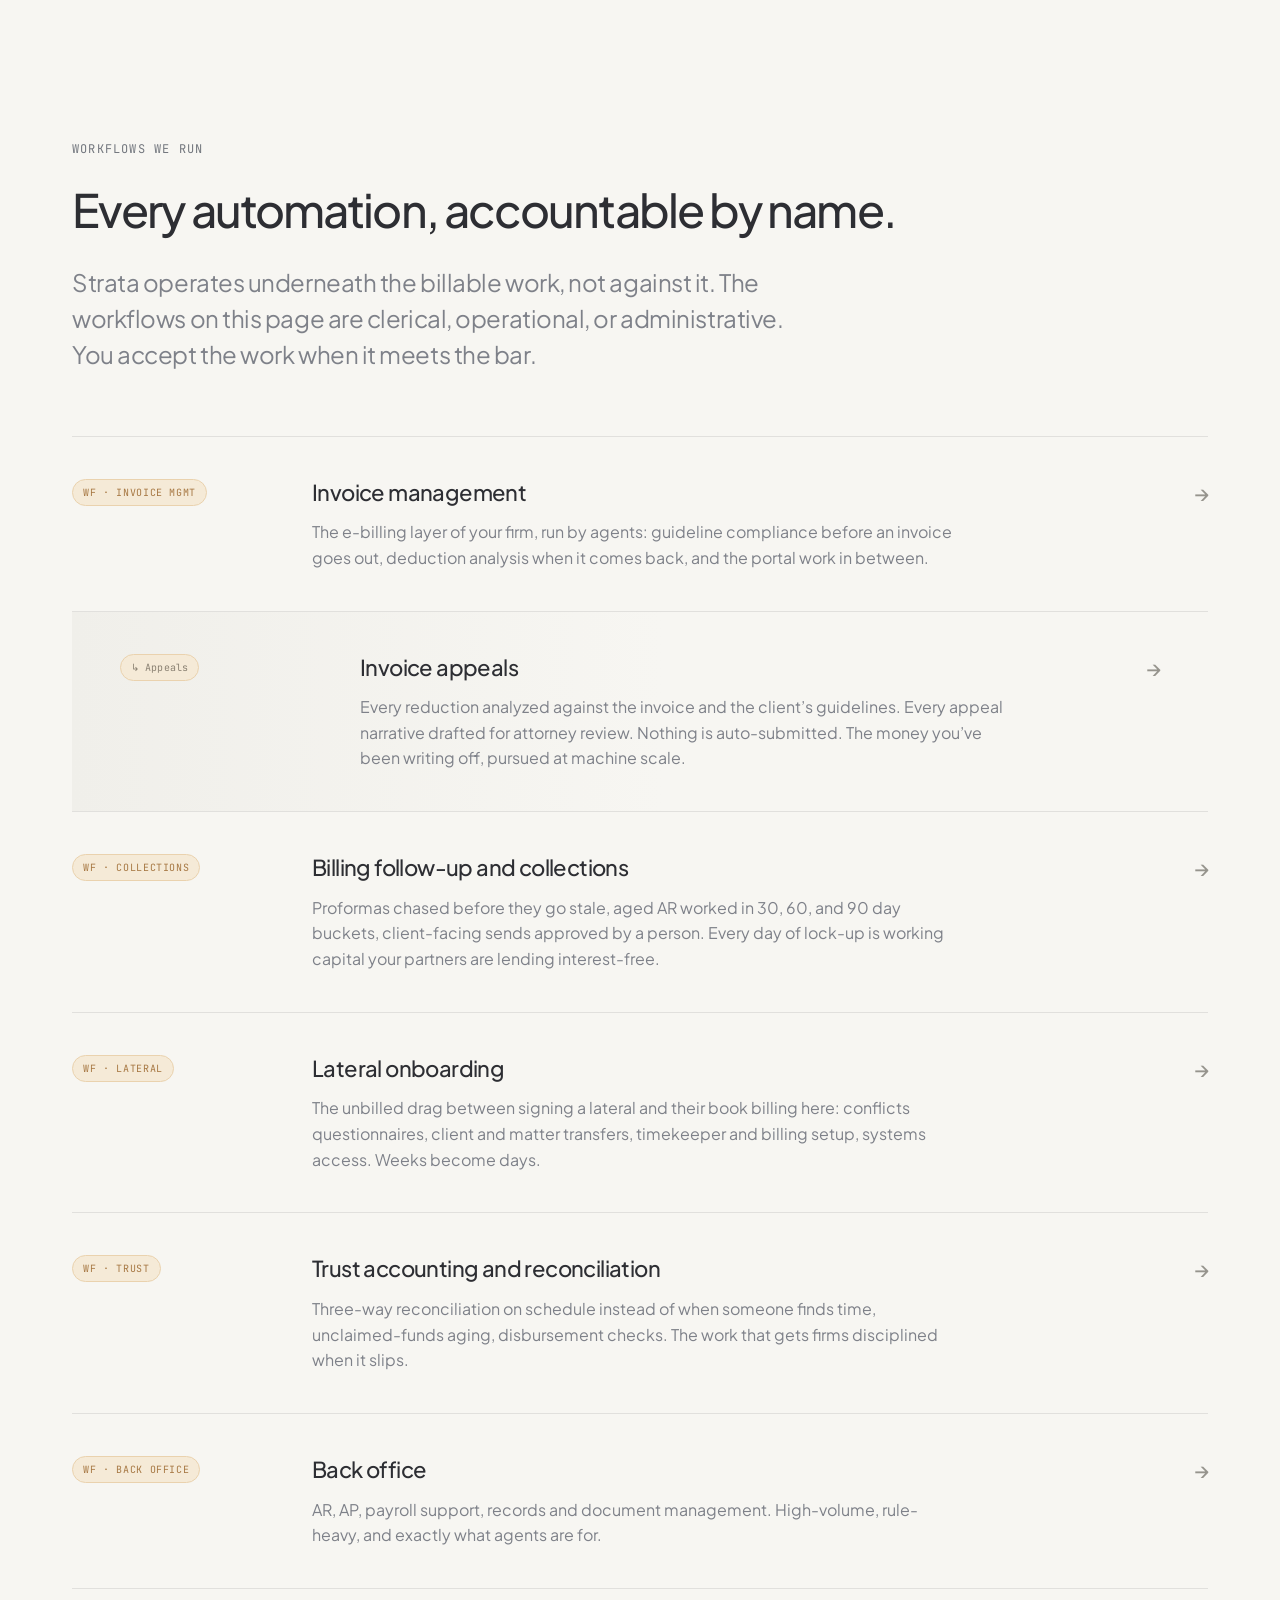
==== index.html @ 502c5626 "ultima revision workflows" ====
<!DOCTYPE html>
<html xmlns="http://www.w3.org/1999/xhtml" lang="en">
    <head>
        <meta charset="UTF-8">
        <meta name="viewport" content="width=device-width, initial-scale=1">
        <title>Strata — Exercici004</title>
        <link rel="icon" href="exerciciStrata/assets/img/strata-icon.svg" type="image/svg+xml">
        <link rel="stylesheet" href="exerciciStrata/assets/fonts/fonts.css">
        <link rel="stylesheet" href="workflows.css">
    </head>
    <body>
        



        <section class="workflows section" id="workflows" aria-labelledby="workflows-title">
            <div class="container">
                <header class="section-heading">
                <p class="eyebrow">Workflows we run</p>
                <h2 id="workflows-title">Every automation, accountable by name.</h2>
                <p class="intro workflows-intro">Strata operates underneath the billable work, not against it. The workflows on this page are clerical, operational, or administrative. You accept the work when it meets the bar.</p>
                </header>
                <ul class="workflow-list">
                <li class="workflow">
                    <div class="workflow-label"><span class="badge">WF · INVOICE MGMT</span></div>
                    <div class="workflow-copy">
                    <h3><a href="#get-started">Invoice management<span class="arrow" aria-hidden="true">→</span></a></h3>
                    <p>The e-billing layer of your firm, run by agents: guideline compliance before an invoice goes out, deduction analysis when it comes back, and the portal work in between.</p>
                    </div>
                </li>
                <li class="workflow workflow-child">
                    <div class="workflow-label"><span class="badge badge-child"><span aria-hidden="true">↳ </span>Appeals</span></div>
                    <div class="workflow-copy">
                    <h3><a href="#get-started">Invoice appeals<span class="arrow" aria-hidden="true">→</span></a></h3>
                    <p>Every reduction analyzed against the invoice and the client’s guidelines. Every appeal narrative drafted for attorney review. Nothing is auto-submitted. The money you’ve been writing off, pursued at machine scale.</p>
                    </div>
                </li>
                <li class="workflow">
                    <div class="workflow-label"><span class="badge">WF · COLLECTIONS</span></div>
                    <div class="workflow-copy">
                    <h3><a href="#get-started">Billing follow-up and collections<span class="arrow" aria-hidden="true">→</span></a></h3>
                    <p>Proformas chased before they go stale, aged AR worked in 30, 60, and 90 day buckets, client-facing sends approved by a person. Every day of lock-up is working capital your partners are lending interest-free.</p>
                    </div>
                </li>
                <li class="workflow">
                    <div class="workflow-label"><span class="badge">WF · LATERAL</span></div>
                    <div class="workflow-copy">
                    <h3><a href="#get-started">Lateral onboarding<span class="arrow" aria-hidden="true">→</span></a></h3>
                    <p>The unbilled drag between signing a lateral and their book billing here: conflicts questionnaires, client and matter transfers, timekeeper and billing setup, systems access. Weeks become days.</p>
                    </div>
                </li>
                <li class="workflow">
                    <div class="workflow-label"><span class="badge">WF · TRUST</span></div>
                    <div class="workflow-copy">
                    <h3><a href="#get-started">Trust accounting and reconciliation<span class="arrow" aria-hidden="true">→</span></a></h3>
                    <p>Three-way reconciliation on schedule instead of when someone finds time, unclaimed-funds aging, disbursement checks. The work that gets firms disciplined when it slips.</p>
                    </div>
                </li>
                <li class="workflow">
                    <div class="workflow-label"><span class="badge">WF · BACK OFFICE</span></div>
                    <div class="workflow-copy">
                    <h3><a href="#get-started">Back office<span class="arrow" aria-hidden="true">→</span></a></h3>
                    <p>AR, AP, payroll support, records and document management. High-volume, rule-heavy, and exactly what agents are for.</p>
                    </div>
                </li>
                </ul>
            </div>
            </section>
    </body>
</html>
---- exerciciStrata/assets/fonts/fonts.css ----
@font-face {
  font-family: 'JetBrains Mono';
  font-style: normal;
  font-weight: 400;
  font-display: swap;
  src: url(jetbrains-mono-400.ttf) format('truetype');
}
@font-face {
  font-family: 'JetBrains Mono';
  font-style: normal;
  font-weight: 500;
  font-display: swap;
  src: url(jetbrains-mono-500.ttf) format('truetype');
}
@font-face {
  font-family: 'Plus Jakarta Sans';
  font-style: normal;
  font-weight: 300;
  font-display: swap;
  src: url(plus-jakarta-sans-300.ttf) format('truetype');
}
@font-face {
  font-family: 'Plus Jakarta Sans';
  font-style: normal;
  font-weight: 400;
  font-display: swap;
  src: url(plus-jakarta-sans-400.ttf) format('truetype');
}
@font-face {
  font-family: 'Plus Jakarta Sans';
  font-style: normal;
  font-weight: 500;
  font-display: swap;
  src: url(plus-jakarta-sans-500.ttf) format('truetype');
}
@font-face {
  font-family: 'Plus Jakarta Sans';
  font-style: normal;
  font-weight: 600;
  font-display: swap;
  src: url(plus-jakarta-sans-600.ttf) format('truetype');
}
@font-face {
  font-family: 'Plus Jakarta Sans';
  font-style: normal;
  font-weight: 700;
  font-display: swap;
  src: url(plus-jakarta-sans-700.ttf) format('truetype');
}
---- workflows.css ----
:root {
  --paper: #fbfbfa;
  --ink: #2d2e33;
  --muted: #7e8189;
  --line: #e1e0dd;
  --mono: 'JetBrains Mono', monospace;
}

* {
  box-sizing: border-box;
}

html {
  scroll-behavior: smooth;
}

body {
  margin: 0;
  background: var(--paper);
  color: var(--ink);
  font-family: 'Plus Jakarta Sans', sans-serif;
  font-size: 16px;
  font-weight: 400;
  line-height: 1.6;
}

h1, h2, h3, h4, p {
  margin: 0;
}

h1, h2, h3, h4 {
  font-weight: 500;
}

h1, h2 {
  font-size: 46px;
  line-height: 1.12;
  letter-spacing: -1.9px;
}

a {
  color: inherit;
  text-decoration: none;
  transition: color .18s, background-color .18s;
}

a:hover {
  color: #3675bc;
}

a:focus-visible, input:focus-visible, [contenteditable]:focus-visible {
  outline: 3px solid #397ec5;
  outline-offset: 5px;
  border-radius: 4px;
}

img {
  display: block;
  max-width: 100%;
  height: auto;
}

ul, ol {
  list-style: none;
  margin: 0;
  padding: 0;
}

section, [id] {
  scroll-margin-top: 24px;
}

.container {
  width: calc(100% - 80px);
  max-width: 1136px;
  margin-inline: auto;
}

.section {
  padding-block: 140px;
}

.eyebrow {
  display: flex;
  align-items: center;
  gap: 10px;
  margin-bottom: 26px;
  color: #73777e;
  font-family: var(--mono);
  font-size: 12px;
  font-weight: 400;
  line-height: 1.5;
  letter-spacing: 1.2px;
  text-transform: uppercase;
}

.eyebrow-mark::before {
  content: '';
  width: 36px;
  height: 8px;
  flex-shrink: 0;
  border-radius: 2px;
  background: linear-gradient(90deg, #8cb660, #50aeaa, #477cdd);
}

.intro {
  margin-top: 28px;
  color: var(--muted);
  font-size: 24px;
  line-height: 1.5;
  letter-spacing: -.45px;
}

.display-title {
  font-size: 76px;
  line-height: 1.08;
  letter-spacing: -3.6px;
}

.visually-hidden, .skip-link:not(:focus) {
  position: absolute;
  width: 1px;
  height: 1px;
  padding: 0;
  overflow: hidden;
  clip-path: inset(50%);
  white-space: nowrap;
}

.skip-link:focus {
  position: fixed;
  top: 16px;
  left: 16px;
  z-index: 10;
  padding: 12px 20px;
  background: white;
}

@media (min-width: 768px) and (max-width: 1100px) {
  .display-title {
    font-size: 62px;
  }
}

@media (max-width: 767px) {
  .container {
    width: calc(100% - 40px);
  }

  .section {
    padding-block: 96px;
  }

  h1, h2 {
    font-size: 30px;
    line-height: 1.1;
    letter-spacing: -1px;
  }

  .eyebrow {
    margin-bottom: 26px;
    font-size: 11px;
    letter-spacing: 1px;
  }

  .eyebrow-mark {
    gap: 10px;
  }

  .intro {
    margin-top: 28px;
    font-size: 20px;
    line-height: 1.5;
    letter-spacing: -.3px;
  }

  .display-title {
    font-size: 44px;
    line-height: 1.04;
    letter-spacing: -1.9px;
  }

  .desktop-break {
    display: none;
  }
}

@media (prefers-reduced-motion: reduce) {
  html {
    scroll-behavior: auto;
  }

  a {
    transition: none;
  }
}




.workflows {
  background: #f7f6f2;
}

.workflows-intro {
  max-width: 750px;
}

.workflow-list {
  margin-top: 64px;
  border-top: 1px solid var(--line);
}

.workflow {
  display: flex;
  gap: 40px;
  padding: 40px 0;
  border-bottom: 1px solid var(--line);
}

.workflow-label {
  flex: 0 0 200px;
}

.badge {
  display: inline-block;
  padding: 5px 10px;
  border: 1px solid #ead2ae;
  border-radius: 30px;
  background: #f5ead7;
  color: #a67742;
  font-family: var(--mono);
  font-size: 10px;
  line-height: 1.5;
  letter-spacing: .65px;
  white-space: nowrap;
}

.workflow-copy {
  flex: 1;
  min-width: 0;
}

.workflow h3 {
  font-size: 22px;
  line-height: 1.4;
  letter-spacing: -.6px;
}

.workflow h3 a {
  display: flex;
  justify-content: space-between;
  align-items: baseline;
  gap: 18px;
}

.arrow {
  color: #96948d;
  font-size: 21px;
}

.workflow h3 a:hover .arrow {
  transform: translateX(4px);
  color: #3675bc;
}

.workflow p {
  max-width: 650px;
  margin-top: 12px;
  color: var(--muted);
  font-size: 16px;
  line-height: 1.6;
}

.workflow-child {
  padding-inline: 48px;
  background: linear-gradient(90deg, #f0efea, transparent 52%);
}

.badge-child {
  text-transform: none;
  color: #8a8172;
  letter-spacing: .1px;
}

@media (min-width: 768px) and (max-width: 1100px) {
  .workflow-label {
    flex-basis: 175px;
  }
}

@media (max-width: 767px) {
  .workflow-list {
    margin-top: 60px;
  }

  .workflow {
    flex-direction: column;
    gap: 8px;
    padding-block: 32px 58px;
  }

  .workflow-label {
    flex: auto;
  }

  .badge {
    font-size: 10px;
  }

  .workflow h3 {
    font-size: 22px;
    line-height: 1.4;
    letter-spacing: -.6px;
  }

  .workflow p {
    margin-top: 12px;
    font-size: 16px;
    line-height: 1.6;
  }

  .workflow-child {
    padding-inline: 20px;
  }
}
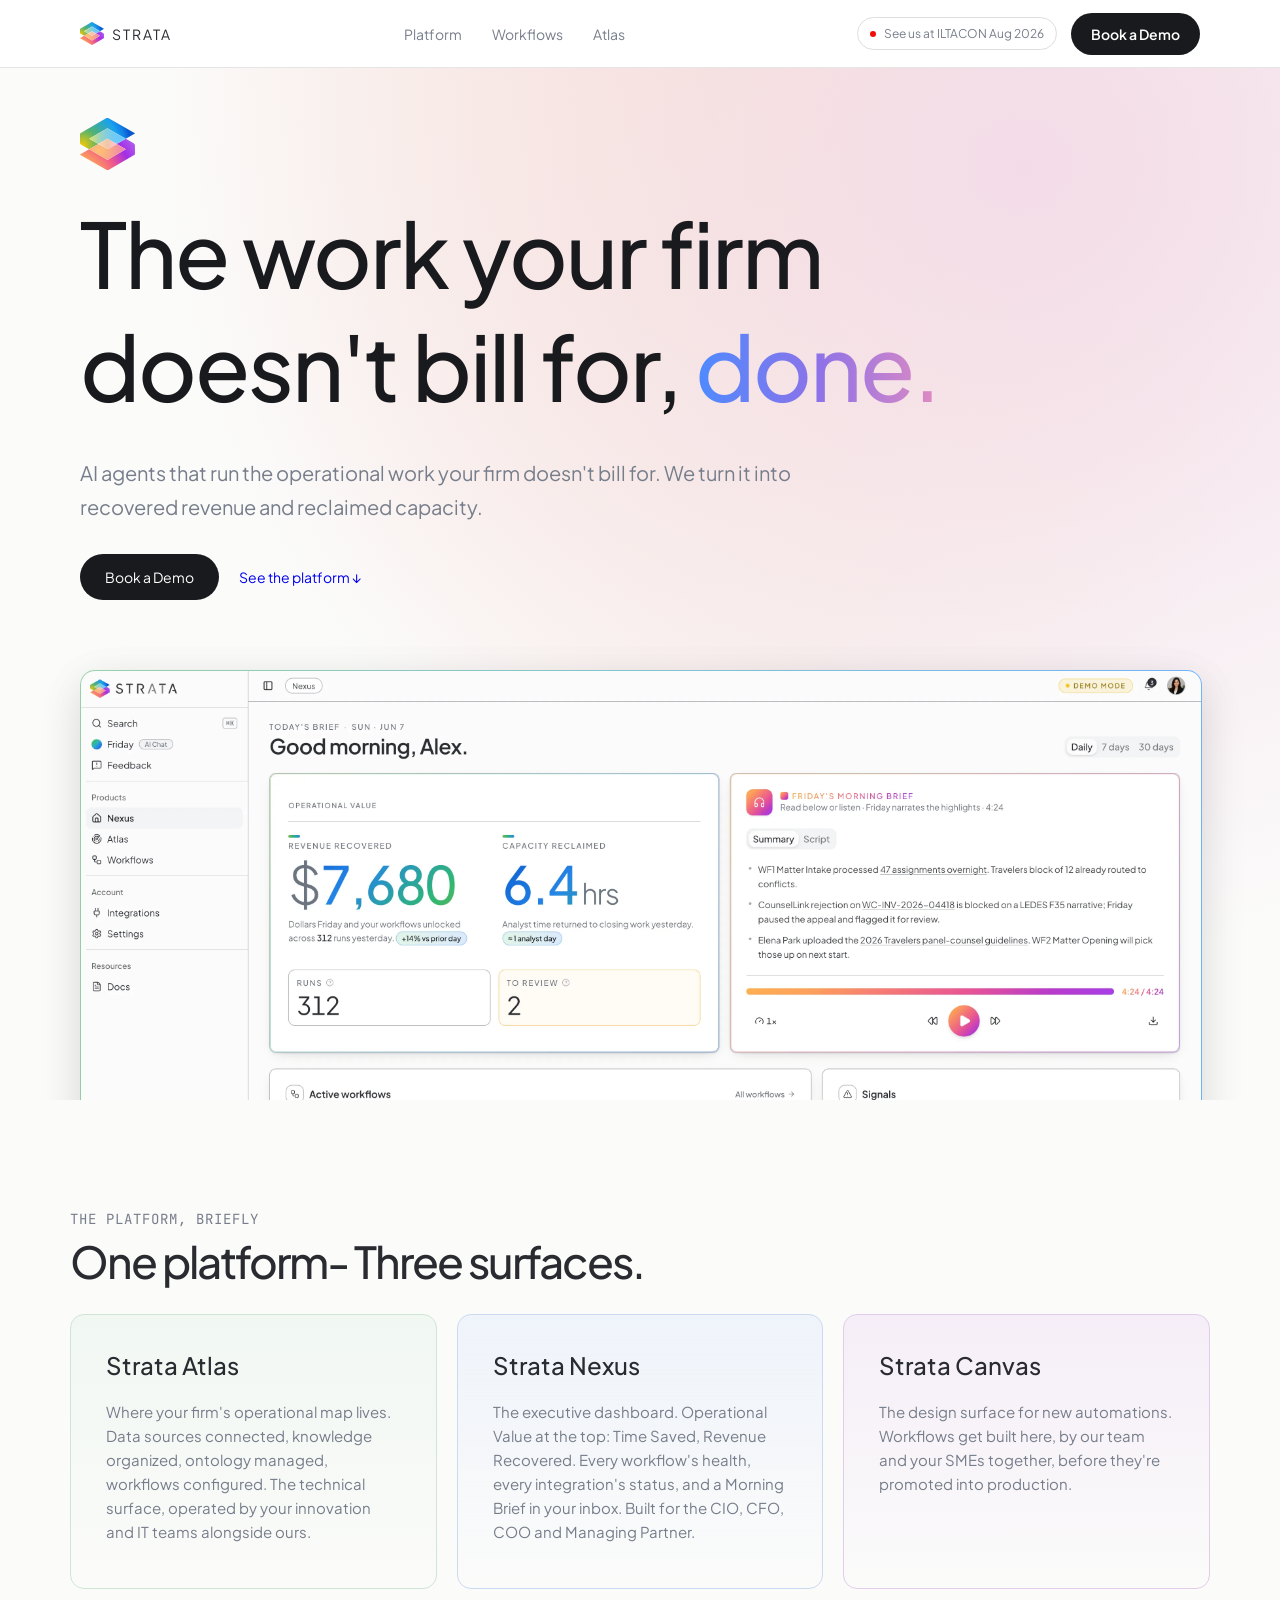
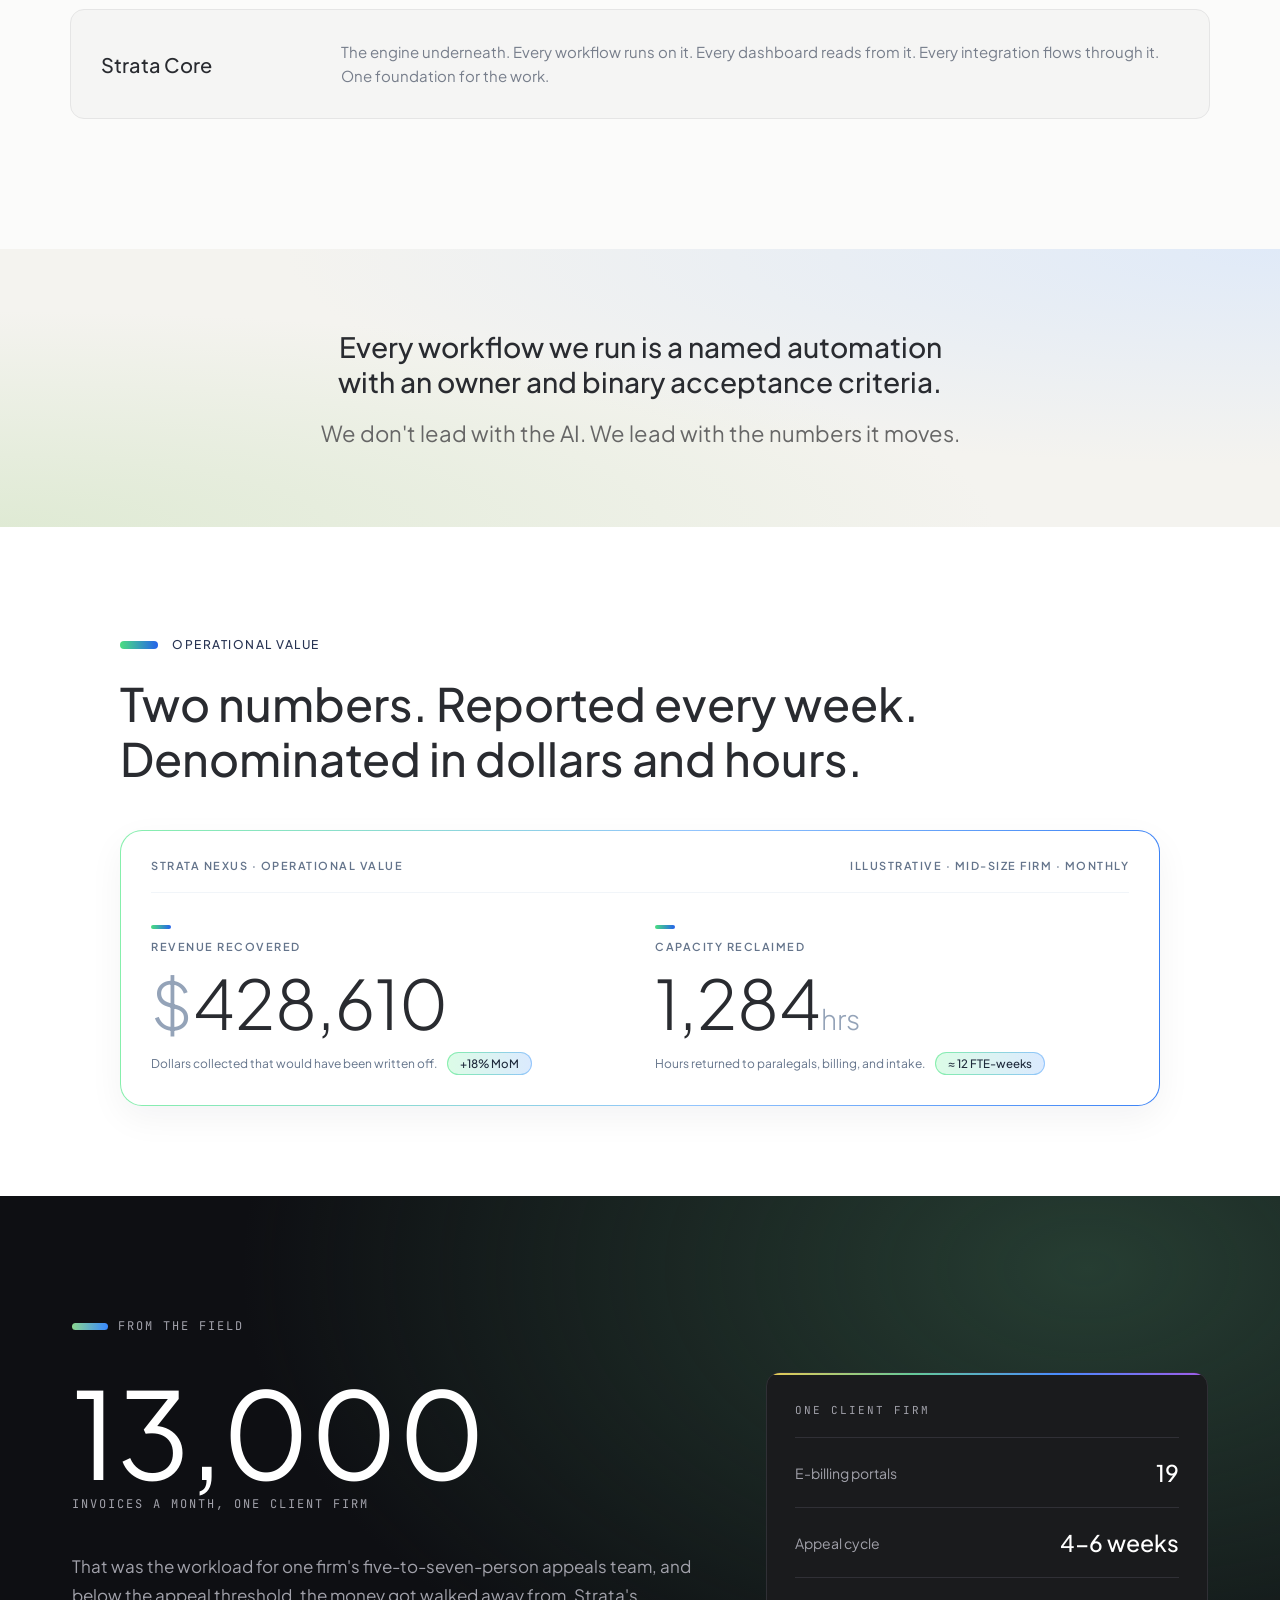
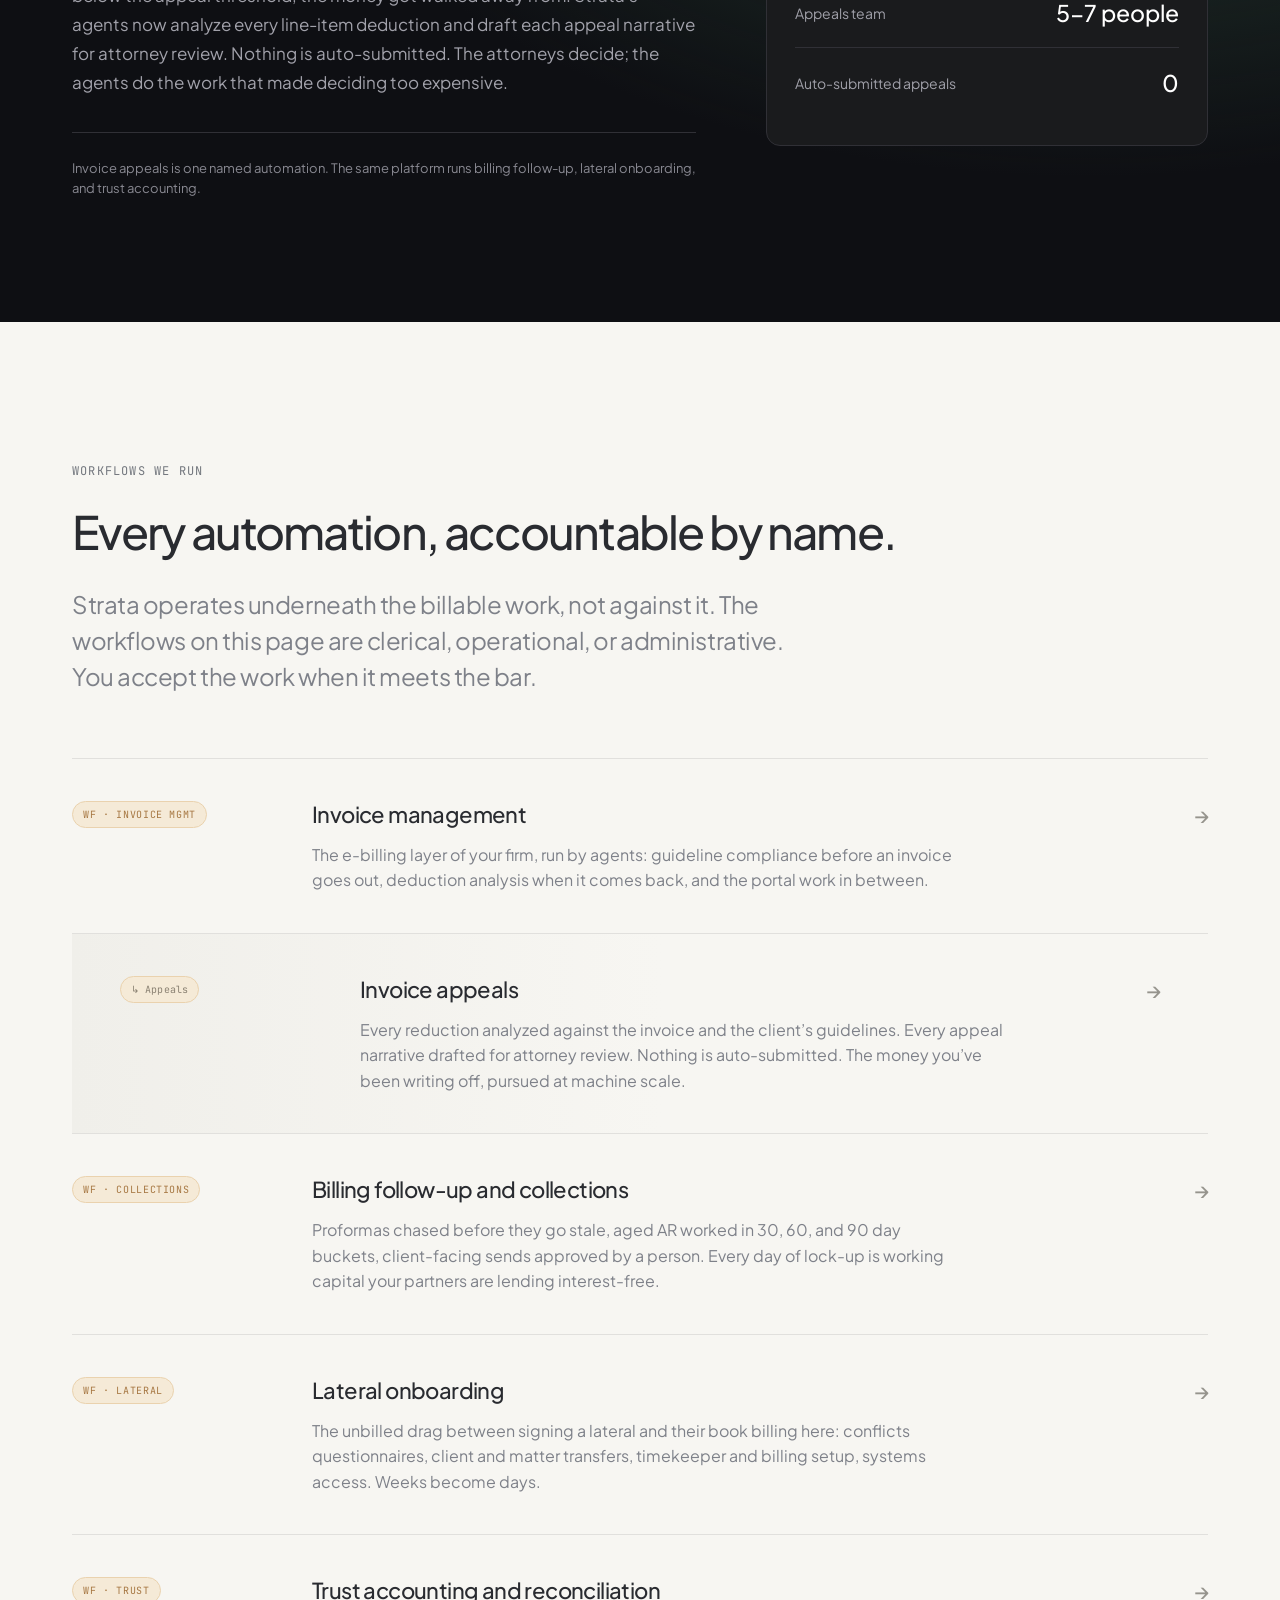
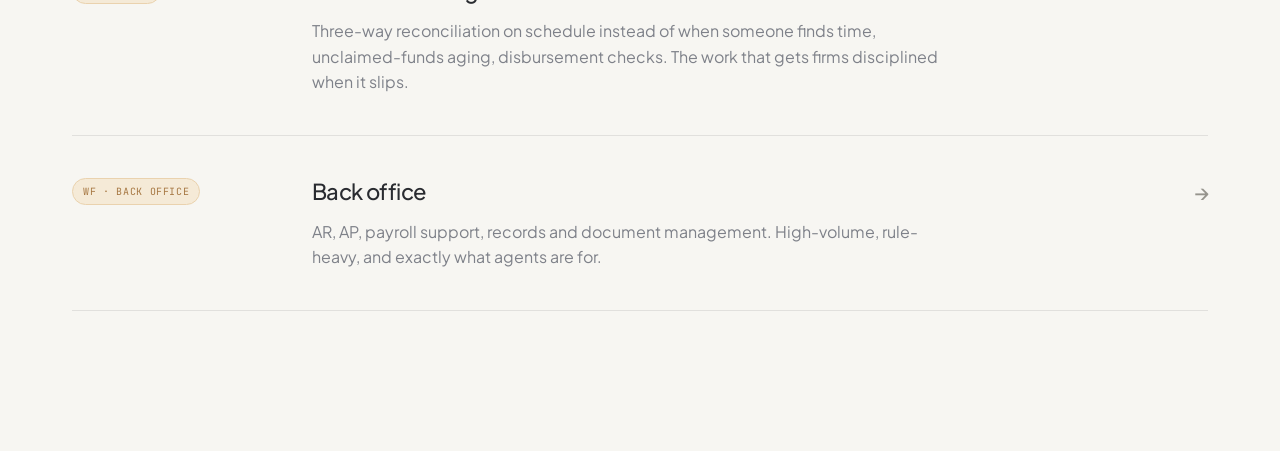
==== commit 35606f51: "version definitiva" ====
--- a/index.html
+++ b/index.html
@@ -6,65 +6,261 @@
         <title>Strata — Exercici004</title>
         <link rel="icon" href="exerciciStrata/assets/img/strata-icon.svg" type="image/svg+xml">
         <link rel="stylesheet" href="exerciciStrata/assets/fonts/fonts.css">
-        <link rel="stylesheet" href="workflows.css">
+        <link rel="stylesheet" href="estils.css">
     </head>
     <body>
-        
-
-
-
-        <section class="workflows section" id="workflows" aria-labelledby="workflows-title">
-            <div class="container">
-                <header class="section-heading">
-                <p class="eyebrow">Workflows we run</p>
-                <h2 id="workflows-title">Every automation, accountable by name.</h2>
-                <p class="intro workflows-intro">Strata operates underneath the billable work, not against it. The workflows on this page are clerical, operational, or administrative. You accept the work when it meets the bar.</p>
-                </header>
-                <ul class="workflow-list">
-                <li class="workflow">
-                    <div class="workflow-label"><span class="badge">WF · INVOICE MGMT</span></div>
-                    <div class="workflow-copy">
-                    <h3><a href="#get-started">Invoice management<span class="arrow" aria-hidden="true">→</span></a></h3>
-                    <p>The e-billing layer of your firm, run by agents: guideline compliance before an invoice goes out, deduction analysis when it comes back, and the portal work in between.</p>
-                    </div>
-                </li>
-                <li class="workflow workflow-child">
-                    <div class="workflow-label"><span class="badge badge-child"><span aria-hidden="true">↳ </span>Appeals</span></div>
-                    <div class="workflow-copy">
-                    <h3><a href="#get-started">Invoice appeals<span class="arrow" aria-hidden="true">→</span></a></h3>
-                    <p>Every reduction analyzed against the invoice and the client’s guidelines. Every appeal narrative drafted for attorney review. Nothing is auto-submitted. The money you’ve been writing off, pursued at machine scale.</p>
-                    </div>
-                </li>
-                <li class="workflow">
-                    <div class="workflow-label"><span class="badge">WF · COLLECTIONS</span></div>
-                    <div class="workflow-copy">
-                    <h3><a href="#get-started">Billing follow-up and collections<span class="arrow" aria-hidden="true">→</span></a></h3>
-                    <p>Proformas chased before they go stale, aged AR worked in 30, 60, and 90 day buckets, client-facing sends approved by a person. Every day of lock-up is working capital your partners are lending interest-free.</p>
-                    </div>
-                </li>
-                <li class="workflow">
-                    <div class="workflow-label"><span class="badge">WF · LATERAL</span></div>
-                    <div class="workflow-copy">
-                    <h3><a href="#get-started">Lateral onboarding<span class="arrow" aria-hidden="true">→</span></a></h3>
-                    <p>The unbilled drag between signing a lateral and their book billing here: conflicts questionnaires, client and matter transfers, timekeeper and billing setup, systems access. Weeks become days.</p>
-                    </div>
-                </li>
-                <li class="workflow">
-                    <div class="workflow-label"><span class="badge">WF · TRUST</span></div>
-                    <div class="workflow-copy">
-                    <h3><a href="#get-started">Trust accounting and reconciliation<span class="arrow" aria-hidden="true">→</span></a></h3>
-                    <p>Three-way reconciliation on schedule instead of when someone finds time, unclaimed-funds aging, disbursement checks. The work that gets firms disciplined when it slips.</p>
-                    </div>
-                </li>
-                <li class="workflow">
-                    <div class="workflow-label"><span class="badge">WF · BACK OFFICE</span></div>
-                    <div class="workflow-copy">
-                    <h3><a href="#get-started">Back office<span class="arrow" aria-hidden="true">→</span></a></h3>
-                    <p>AR, AP, payroll support, records and document management. High-volume, rule-heavy, and exactly what agents are for.</p>
-                    </div>
-                </li>
-                </ul>
-            </div>
-            </section>
+        <section class="navbar">
+            <a href="#home" class="nav-logo">
+                <img src="exerciciStrata/assets/img/strata-icon.svg" alt="Strata icon" class="logo" width="30" height="50">
+                <Span>STRATA</Span>
+            </a>
+            <nav class="nav-links">
+                <a href="#platform">Platform</a>
+                <a href="#workflows">Workflows</a>
+                <a href="#atlas">Atlas</a>
+            </nav>
+            <div class="nav-search">
+                <p class="navbar-text">See us at ILTACON Aug 2026</p>
+                <p class="navbar-text">Book a Demo</p>
+            </div>
+        </section>
+        <main>
+        <section class="hero" id="home">
+            <div class="container">
+                <div class="hero-logo">
+                    <img src="exerciciStrata/assets/img/strata-icon.svg"alt="Strata icon">
+                </div>
+                <h1 class="hero-title">
+                    The work your firm
+                    <br>
+                    doesn't bill for,
+                    <span class="text-gradient">done.</span>
+                </h1>
+                 <p class="hero-description">
+                    AI agents that run the operational work your firm
+                    doesn't bill for. We turn it into recovered revenue
+                    and reclaimed capacity.
+                </p>
+                <div class="hero-buttons">
+
+                    <a href="#get-started" class="hero-demo">
+                        Book a Demo
+                    </a>
+                    <a href="#platform" class="hero-platform">
+                        See the platform ↓
+                    </a>
+                </div>
+                <div class="hero-image">
+                    <img src="exerciciStrata/assets/img/nexus-screenshot.webp"alt="Strata Nexus platform" width="300">
+                </div>
+            </div>
+        </section>
+        <section class="platform" id="platform">
+            <div class="container">
+                <p class="platform-label">THE PLATFORM, BRIEFLY</p>
+                <h2 class="platform-title">One platform- Three surfaces.</h2>
+                <div class="platform-cards">
+                    <article class="platform-card atlas">
+                        <h3>Strata Atlas</h3>
+                        <p>
+                            Where your firm's operational map lives.
+                            Data sources connected, knowledge organized,
+                            ontology managed, workflows configured.
+                            The technical surface, operated by your
+                            innovation and IT teams alongside ours.
+                        </p>
+                    </article>
+                    <article class="platform-card nexus">
+                        <h3>Strata Nexus</h3>
+                        <p>
+                            The executive dashboard. Operational Value
+                            at the top: Time Saved, Revenue Recovered.
+                            Every workflow's health, every integration's
+                            status, and a Morning Brief in your inbox.
+                            Built for the CIO, CFO, COO and Managing Partner.
+                        </p>
+                    </article>
+                    <article class="platform-card canvas">
+                        <h3>Strata Canvas</h3>
+                        <p>
+                            The design surface for new automations.
+                            Workflows get built here, by our team
+                            and your SMEs together, before they're
+                            promoted into production.
+                        </p>
+                    </article>
+                </div>
+                <div class="platform-core">
+                    <h3>Strata Core</h3>
+                    <p>
+                        The engine underneath. Every workflow runs on it.
+                        Every dashboard reads from it.
+                        Every integration flows through it.
+                        One foundation for the work.
+                    </p>
+                </div>
+            </div>
+        </section>
+        <section class="message">
+            <div class="container">
+                <h2>
+                    Every workflow we run is a named automation<br>
+                    with an owner and binary acceptance criteria.
+                </h2>
+                <p>
+                    We don't lead with the AI.
+                    We lead with the numbers it moves.
+                </p>
+            </div>
+        </section>
+        <section class="operational-value" id="operational-value">
+            <div class="container">
+                <div class="operational-header">
+                    <span class="gradient-bar"></span>
+                    <p class="operational-label">OPERATIONAL VALUE</p>
+                </div>
+                <h2 class="operational-title">
+                    Two numbers. Reported every week.<br>
+                    Denominated in dollars and hours.
+                </h2>
+                <div class="operational-panel">
+                    <div class="panel-top">
+                        <span>STRATA NEXUS · OPERATIONAL VALUE</span>
+                        <span>ILLUSTRATIVE · MID-SIZE FIRM · MONTHLY</span>
+                    </div>
+                    <div class="panel-metrics">
+                        <div class="metric-box">
+                            <span class="gradient-bar-small"></span>
+                            <p class="metric-label">REVENUE RECOVERED</p>
+                            <p class="metric-number">
+                                <span class="metric-symbol">$</span>428,610
+                            </p>
+                            <div class="metric-footer">
+                                <p class="metric-description">
+                                    Dollars collected that would have been written off.
+                                </p>
+                                <span class="metric-badge">+18% MoM</span>
+                            </div>
+                        </div>
+                        <div class="metric-box">
+                            <span class="gradient-bar-small"></span>
+                            <p class="metric-label">CAPACITY RECLAIMED</p>
+                            <p class="metric-number">
+                                1,284<span class="metric-unit">hrs</span>
+                            </p>
+                            <div class="metric-footer">
+                                <p class="metric-description">
+                                    Hours returned to paralegals, billing, and intake.
+                                </p>
+                                <span class="metric-badge">≈ 12 FTE-weeks</span>
+                            </div>
+                        </div>
+                    </div>
+                </div>
+            </div>
+        </section>
+        <section class="from-field">
+            <div class="container">
+                <div class="field-content">
+                    <div class="field-header">
+                        <span class="field-gradient"></span>
+                        <p>FROM THE FIELD</p>
+                    </div>
+                    <h2 class="field-number">13,000</h2>
+                    <p class="field-subtitle">INVOICES A MONTH, ONE CLIENT FIRM</p>
+                    <p class="field-description">
+                        That was the workload for one firm's five-to-seven-person
+                        appeals team, and below the appeal threshold, the money
+                        got walked away from. Strata's agents now analyze every
+                        line-item deduction and draft each appeal narrative for
+                        attorney review. Nothing is auto-submitted. The attorneys
+                        decide; the agents do the work that made deciding too expensive.
+                    </p>
+                    <p class="field-footer">
+                        Invoice appeals is one named automation. The same platform
+                        runs billing follow-up, lateral onboarding, and trust accounting.
+                    </p>
+                </div>
+                <div class="field-card">
+                    <div class="field-card-gradient"></div>
+                    <div class="field-card-content">
+                    <p class="field-card-title">ONE CLIENT FIRM</p>
+
+                    <div class="field-row">
+                        <span>E-billing portals</span>
+                        <strong>19</strong>
+                    </div>
+                    <div class="field-row">
+                        <span>Appeal cycle</span>
+                        <strong>4-6 weeks</strong>
+                    </div>
+                    <div class="field-row">
+                        <span>Appeals team</span>
+                        <strong>5-7 people</strong>
+                    </div>
+                    <div class="field-row">
+                        <span>Auto-submitted appeals</span>
+                        <strong>0</strong>
+                    </div>
+                </div>
+            </div>
+            </div>
+        </section>
+
+<section class="workflows" id="workflows" aria-labelledby="workflows-title">
+  <div class="container">
+    <header class="section-heading">
+      <p class="eyebrow">Workflows we run</p>
+      <h2 id="workflows-title">Every automation, accountable by name.</h2>
+      <p class="intro workflows-intro">Strata operates underneath the billable work, not against it. The workflows on this page are clerical, operational, or administrative. You accept the work when it meets the bar.</p>
+    </header>
+    <ul class="workflow-list">
+      <li class="workflow">
+        <div class="workflow-label"><span class="badge">WF · INVOICE MGMT</span></div>
+        <div class="workflow-copy">
+          <h3><a href="#get-started">Invoice management<span class="arrow" aria-hidden="true">→</span></a></h3>
+          <p>The e-billing layer of your firm, run by agents: guideline compliance before an invoice goes out, deduction analysis when it comes back, and the portal work in between.</p>
+        </div>
+      </li>
+      <li class="workflow workflow-child">
+        <div class="workflow-label"><span class="badge badge-child"><span aria-hidden="true">↳ </span>Appeals</span></div>
+        <div class="workflow-copy">
+          <h3><a href="#get-started">Invoice appeals<span class="arrow" aria-hidden="true">→</span></a></h3>
+          <p>Every reduction analyzed against the invoice and the client’s guidelines. Every appeal narrative drafted for attorney review. Nothing is auto-submitted. The money you’ve been writing off, pursued at machine scale.</p>
+        </div>
+      </li>
+      <li class="workflow">
+        <div class="workflow-label"><span class="badge">WF · COLLECTIONS</span></div>
+        <div class="workflow-copy">
+          <h3><a href="#get-started">Billing follow-up and collections<span class="arrow" aria-hidden="true">→</span></a></h3>
+          <p>Proformas chased before they go stale, aged AR worked in 30, 60, and 90 day buckets, client-facing sends approved by a person. Every day of lock-up is working capital your partners are lending interest-free.</p>
+        </div>
+      </li>
+      <li class="workflow">
+        <div class="workflow-label"><span class="badge">WF · LATERAL</span></div>
+        <div class="workflow-copy">
+          <h3><a href="#get-started">Lateral onboarding<span class="arrow" aria-hidden="true">→</span></a></h3>
+          <p>The unbilled drag between signing a lateral and their book billing here: conflicts questionnaires, client and matter transfers, timekeeper and billing setup, systems access. Weeks become days.</p>
+        </div>
+      </li>
+      <li class="workflow">
+        <div class="workflow-label"><span class="badge">WF · TRUST</span></div>
+        <div class="workflow-copy">
+          <h3><a href="#get-started">Trust accounting and reconciliation<span class="arrow" aria-hidden="true">→</span></a></h3>
+          <p>Three-way reconciliation on schedule instead of when someone finds time, unclaimed-funds aging, disbursement checks. The work that gets firms disciplined when it slips.</p>
+        </div>
+      </li>
+      <li class="workflow">
+        <div class="workflow-label"><span class="badge">WF · BACK OFFICE</span></div>
+        <div class="workflow-copy">
+          <h3><a href="#get-started">Back office<span class="arrow" aria-hidden="true">→</span></a></h3>
+          <p>AR, AP, payroll support, records and document management. High-volume, rule-heavy, and exactly what agents are for.</p>
+        </div>
+      </li>
+    </ul>
+  </div>
+</section>
+        </main>
+
     </body>
 </html>
--- a/estils.css
+++ b/estils.css
@@ -0,0 +1,967 @@
+body {
+    margin: 0;
+    font-family: 'Plus Jakarta Sans', sans-serif;
+    font-weight: 400;
+}
+
+.navbar {
+    position: fixed;
+    top: 0px;
+    width: 100%;
+    box-sizing: border-box;
+    z-index: 1000;
+    display: flex;
+    justify-content: space-between;
+    align-items: center;
+    height: 68px;
+    padding: 0 60px;
+    background-color: #fff;
+    box-sizing: border-box;
+    border-bottom: 1px solid #e5e5e5;
+    color: #000;
+}
+.nav-logo {
+    display: flex;
+    align-items: center;
+    margin-left: 20px;
+    gap: 8px;
+    justify-self: start;
+    text-decoration: none;
+    color: #292b30;
+    font-size: 14px;
+    letter-spacing: 2px;
+}
+.nav-logo .logo {
+    width: 24px;
+    height: 24px;
+    object-fit: contain;
+}
+.nav-links {
+    display: flex;
+    align-items: center;
+    gap: 30px;
+    left: 50%;
+}
+.nav-links a {
+    text-decoration: none;
+    color: #777e8b;
+    font-size: 14px;
+}
+.nav-links a:hover {
+  color: #000;
+}
+.nav-search {
+    display: flex;
+    align-items: center;
+    justify-self: end;
+    gap: 14px;
+    white-space: nowrap;
+    margin-right: 20px;
+}
+.nav-search p:first-child {
+  display: flex;
+  align-items: center;
+  gap: 8px;
+  margin: 0;
+  padding: 8px 12px;
+  border: 1px solid #dedede;
+  border-radius: 25px;
+  color: #777e8b;
+  font-size: 12px;
+}
+.nav-search p:first-child::before {
+    content: "";
+    width: 6px;
+    height: 6px;
+    border-radius: 50%;
+    background-color: #f00f07;
+}
+.nav-search p:last-child {
+    margin: 0;
+    padding: 12px 20px;
+    background-color: #191a1e;
+    border-radius: 30px;
+    color: white;
+    font-size: 14px;
+    font-weight: 600;
+    transition: box-shadow 0.3s ease, transform 0.3s ease;
+}
+.nav-search p:last-child:hover {
+    box-shadow: 0 6px 18px rgba(45, 110, 255, 0.4);
+    transform: translateY(-2px);
+    cursor: pointer;
+}
+@media (max-width: 767px) {
+    .navbar {
+        display: flex;
+        flex-wrap: wrap;
+        justify-content: space-between;
+        padding: 10px 20px;
+        height: auto;
+    }
+
+    .nav-links {
+        display: none;
+    }
+    .nav-search p:first-child {
+        display: none;
+    }
+}
+.hero {
+    position: relative;
+    isolation: isolate;
+    overflow: hidden;
+    height: 1100px;
+    min-height: 980px;
+    background: radial-gradient(ellipse at 80% 15%, #f3dce8, transparent 60%),
+        radial-gradient(ellipse at 60% 0%, #fae6d1, transparent 55%),
+        #fbfbfa;
+}
+.hero .container {
+    position: relative;
+    z-index: 1;
+    max-width: 1120px;
+    margin: 0 auto;
+    padding: 118px 32px 0 32px;
+    display: flex;
+    flex-direction: column;
+    align-items: flex-start;
+    text-align: left;
+}
+.hero-logo {
+    display: flex;
+    justify-content: flex-start;
+    margin-bottom: 26px;
+}
+.hero-logo img {
+    width: 55px;
+    height: auto;
+}
+.hero-title {
+    margin: 0;
+    font-family: 'Plus Jakarta Sans', sans-serif;
+    font-size: 90px;
+    font-weight: 500;
+    letter-spacing: -2px;
+    color: #191a1e;
+}
+.text-gradient {
+    background: linear-gradient(
+        90deg,
+        #4d8bff,
+        #8d72e8,
+        #e18bc1
+    );
+    background-clip: text;
+    -webkit-background-clip: text;
+    -webkit-text-fill-color: transparent;
+}
+.hero-description {
+    max-width: 760px;
+    margin-top: 34px;
+    margin-bottom: 0;
+    font-size: 20px;
+    line-height: 1.7;
+    color: #777e8b
+}
+.hero-buttons {
+    display: flex;
+    justify-content: center;
+    align-items: center;
+    flex-wrap: wrap;
+    gap: 20px;
+    margin-top: 30px;
+}
+.hero-buttons a {
+    text-decoration: none;
+    font-size: 14px;
+}
+.hero-demo {
+    padding: 14px 25px;
+    border-radius: 30px;
+    background-color: #191a1e;
+    color: white;
+    transition: box-shadow 0.3s ease,
+    transform 0.3s ease;
+}
+.hero-demo:hover {
+    box-shadow: 0 7px 20px rgba(45, 110, 255, 0.4);
+    transform: translateY(-2px);
+}
+.hero-patform {
+    padding: 10px 0;
+    color: #22252d;
+    font-weight: 500;
+    
+}
+.hero-platform:hover {
+    text-decoration: underline;
+}
+.hero-buttons a:focus-visible {
+    outline: 2px solid #4d8bff;
+    outline-offset: 4px;
+}
+.hero-image {
+    display: flex;
+    justify-content: center;
+    width: 100%;
+    max-width: 1140px;
+    margin: 70px auto 0;
+    padding: 1px;
+    background: linear-gradient(to right, #9bd6ad, #72b9ff);
+    border-radius: 15px;
+    box-shadow: 0 10px 40px rgba(0, 0, 0, 0.08);
+}
+.hero-image img {
+    display: block;
+    width: 100%;
+    max-width: none;
+    height: auto;
+    border-color: #4d8bff;
+    border-radius: 14px;
+    box-shadow: 0 15px 50px rgba(0, 0, 0, 0.08);
+}
+.hero-graph {
+    position: absolute;
+    inset: 0;
+    z-index: 0;
+    pointer-events: none;
+    -webkit-mask-image: radial-gradient(ellipse, #000 60%, transparent 100%);
+    mask-image: radial-gradient(ellipse, #000 60%, transparent 100%);
+}
+.hero-graph canvas {
+    display: block;
+    background: transparent;
+    pointer-events: none;
+}
+@media (max-width: 767px) {
+    .hero-graph {
+        display: none !important;
+    }
+    .hero {
+        height: auto;
+    }
+}
+.platform {
+    background-color: #fbfbfa;
+    padding: 110px 0 130px;
+    scroll-margin-top: 68px;
+}
+.platform .container {
+    width: 100%;
+    max-width: 1200px;
+    margin: 0 auto;
+    padding: 0 30px;
+    box-sizing: border-box;
+}
+.platform-label {
+    font-family: 'JetBrains Mono', monospace;
+    font-size: 14px;
+    margin: 0 0 8px;
+    letter-spacing: 1px;
+    color: #777e8b;
+    margin-bottom: 5px;
+}
+.platform-title {
+    font-size: 44px;
+    font-weight: 500;
+    margin-top: 0;
+    letter-spacing: -2px;
+    color: #292b30;
+    margin: 0 0 25px;
+}
+.platform-cards {
+    display: flex;
+    justify-content: center;
+    gap: 20px;
+    width: 100%;
+    transition: box-shadow 0.3s ease,
+    transform 0.3s ease;
+}
+.platform-card {
+    flex: 1;
+    padding: 35px;
+    min-width: 0;
+    min-height: 275px;
+    border: 1px solid;
+    border-radius: 14px;
+    box-sizing: border-box;
+    transition: box-shadow 0.3s ease,
+    transform 0.3s ease;
+}
+.platform-card:hover {
+    box-shadow: 0 10px 30px rgba(0, 0, 0, 0.08);
+    transform: translateY(-2px);
+}
+.platform-card h3 {
+    font-size: 24px;
+    font-weight: 500;
+    color: #292b30;
+    margin: 0 0 20px;
+}
+.platform-card p {
+    font-size: 15px;
+    line-height: 1.6;
+    color: #777e8b;
+    margin: 0;
+}
+.atlas  {
+    background: linear-gradient(to bottom, #edf6efbd, #fbfbfa);
+    border-color: #cfe5d6;
+}
+.nexus {
+    background: linear-gradient(to bottom, #eaf0fab6, #fbfbfa);
+    border-color: #cbdaf0;
+}
+.canvas {
+    background: linear-gradient(to bottom, #f3e9f7bb, #fbfbfa);
+    border-color: #e2cce9;
+}
+.platform-core {
+    display: flex;
+    align-items: center;
+    gap: 40px;
+    background-color: #f5f5f4;
+    border: 1px solid #e5e5e5;
+    border-radius: 14px;
+    padding: 30px;
+    margin-top: 20px;
+}
+.platform-core h3 {
+    font-size: 20px;
+    font-weight: 500;
+    color: #292b30;
+    margin: 0;
+    min-width: 200px;
+}
+.platform-core p {
+    font-size: 15px;
+    line-height: 1.6;
+    color: #777e8b;
+    margin: 0;
+}
+@media (max-width: 767px) {
+    .platform-cards {
+        flex-direction: column;
+    }
+    .platform-core {
+        flex-direction: column;
+        align-items: flex-start;
+        gap: 15px;
+        padding: 25px;
+    }
+    .platform-core h3 {
+        min-width: 0;
+    }
+    .platform-core p {
+        width: 100%;
+    }
+}
+.message {
+    padding: 80px 20px;
+    background:
+    radial-gradient(ellipse at 0% 100%, #dfead4, transparent 55%),
+    radial-gradient(ellipse at 100% 0%, #e0eaf8, transparent 55%),
+     #f4f3ef;
+}
+
+.message .container {
+    max-width: 850px;
+    margin: 0 auto;
+    text-align: center;
+}
+
+.message h2 {
+    font-size: 28px;
+    font-weight: 500;
+    color: #292b30;
+    margin: 0 0 20px;
+}
+
+.message p {
+    font-size: 22px;
+    color: #666666;
+    margin: 0;
+}
+@media (max-width: 767px) {
+    .message {
+        padding: 60px 20px;
+    }
+    .message h2 {
+        font-size: 23px;
+    }
+    .message p {
+        font-size: 18px;
+    }
+}
+.operational-value {
+    padding: 110px 48px 90px;
+    background-color: #ffffff;
+}
+.operational-value .container {
+    max-width: 1040px;
+    margin: 0 auto;
+}
+.operational-value .metric-footer {
+    display: flex;
+    align-items: center;
+    gap: 10px;
+    flex-wrap: wrap;
+}
+.operational-header {
+    display: flex;
+    align-items: center;
+    gap: 14px;
+    margin-bottom: 24px;
+}
+.gradient-bar {
+    display: inline-block;
+    width: 38px;
+    height: 8px;
+    border-radius: 99px;
+    background: linear-gradient(90deg, #4ade80, #2563eb);
+}
+.gradient-bar-small {
+    display: block;
+    width: 20px;
+    height: 4px;
+    border-radius: 99px;
+    background: linear-gradient(90deg, #4ade80, #2563eb);
+    margin-bottom: 10px;
+}
+.operational-label {
+    margin: 0;
+    font-size: 12px;
+    font-weight: 500;
+    letter-spacing: 1.5px;
+    color: #283453;
+}
+.operational-title {
+    margin: 0 0 50px;
+    font-size: 46px;
+    font-weight: 500;
+    line-height: 1.2;
+    color: #292b30;
+    margin-bottom: 44px;
+}
+.operational-panel {
+    border-radius: 22px;
+    border: 1.5px solid transparent;
+    background:
+        linear-gradient(#ffffff, #ffffff) padding-box,
+        linear-gradient(90deg, #86efac 0%, #93c5fd 55%, #3b82f6 100%) border-box;
+    box-shadow: 0 12px 35px rgba(15, 23, 42, 0.05);
+   padding: 28px 30px 30px;
+}
+.panel-top {
+    display: flex;
+    justify-content: space-between;
+    font-size: 11px;
+    font-weight: 600;
+    letter-spacing: 1.5px;
+    color: #64748b;
+    padding-bottom: 20px;
+    border-bottom: 1px solid #f1f5f9;
+    margin-bottom: 32px;
+}
+.panel-metrics {
+  display: flex;
+  gap: 30px;
+}
+.metric-box {
+  flex: 1;
+}
+.metric-label {
+    font-size: 11px;
+    font-weight: 600;
+    letter-spacing: 1.5px;
+    color: #64748b;
+    margin-bottom: 12px;
+}
+.metric-number {
+    font-size: 68px;
+    font-weight: 300;
+    line-height: 1.1;
+    margin: 0 0 12px;
+    color: #292b30;
+}
+.metric-symbol {
+    font-size: 65px;
+    color: #94a3b8;
+}
+.metric-unit {
+    font-size: 28px;
+    color: #94a3b8;
+}
+.metric-description {
+    font-size: 12px;
+    color: #64748b;
+    margin: 0;
+}
+.metric-footer {
+    display: flex;
+    align-items: center;
+    gap: 8px;
+    flex-wrap: wrap;
+}
+.metric-badge {
+    display: inline-block;
+    border: 1px solid transparent;
+    border-radius: 999px;
+    background:
+        linear-gradient(90deg, #dcfce7 0%, #dbeafe 100%) padding-box,
+        linear-gradient(90deg, #86efac 0%, #93c5fd 100%) border-box;
+    color: #1e293b;
+    font-size: 11.5px;
+    font-weight: 500;
+    padding: 3px 12px;
+    white-space: nowrap;
+}
+@media (max-width: 767px) {
+    .operational-value {
+        padding: 90px 20px;
+    }
+    .operational-title {
+        font-size: 28px;
+        margin-bottom: 45px;
+    }
+    .operational-panel {
+        padding: 25px 20px;
+    }
+    .panel-top {
+        gap: 15px;
+        font-size: 10px;
+    }
+    .panel-metrics {
+        flex-direction: column;
+        gap: 30px;
+    }
+    .metric-number {
+        font-size: 56px;
+    }
+    .metric-symbol {
+        font-size: 48px;
+    }
+    .metric-unit {
+        font-size: 24px;
+    }
+}
+.from-field {
+    background:
+        radial-gradient(ellipse at 85% 10%, #263d32, transparent 55%),
+        #0e0f13;
+
+    padding: 110px 30px;
+    color: white;
+}
+.from-field .container {
+    max-width: 1136px;
+    margin: 0 auto;
+    display: flex;
+    align-items: center;
+    gap: 70px;
+}
+.field-content {
+    flex: 1;
+}
+.field-header {
+    display: flex;
+    align-items: center;
+    gap: 10px;
+}
+.field-header p {
+    font-family: 'JetBrains Mono', monospace;
+    font-size: 12px;
+    letter-spacing: 2px;
+    color: #a1a1aa;
+}
+.field-gradient {
+    width: 36px;
+    height: 7px;
+    border-radius: 10px;
+    background: linear-gradient(to right, #8bd68f, #3888ff);
+}
+.field-number {
+    font-size: 120px;
+    font-weight: 400;
+    line-height: 1;
+    margin: 25px 0 5px;
+}
+.field-subtitle {
+    font-family: 'JetBrains Mono', monospace;
+    font-size: 12px;
+    letter-spacing: 2px;
+    color: #a1a1aa;
+    margin: 0 0 40px;
+}
+.field-description {
+    font-size: 17px;
+    line-height: 1.7;
+    color: #a1a1aa;
+    margin: 0 0 35px;
+}
+.field-footer {
+    border-top: 1px solid #303036;
+    padding-top: 25px;
+    font-size: 13px;
+    line-height: 1.6;
+    color: #888891;
+} 
+.field-card {
+    width: 440px;
+    flex-shrink: 0;
+    border: 1px solid #303036;
+    border-radius: 14px;
+    background-color: #1a1b1d;
+    overflow: hidden;
+}
+.field-card-gradient {
+    height: 2px;
+    background: linear-gradient(to right,
+        #e9ca55,
+        #65c999,
+        #498cff,
+        #a05ce7
+    );
+}
+.field-card-content {
+    padding: 28px;
+}
+.field-card-title {
+    font-family: 'JetBrains Mono', monospace;
+    letter-spacing: 2px;
+    font-size: 11px;
+    color: #a1a1aa;
+    margin: 0 0 20px;
+}
+.field-row {
+    display: flex;
+    justify-content: space-between;
+    align-items: center;
+    gap: 15px;
+    padding: 20px 0;
+    border-top: 1px solid #303036;
+}
+.field-row span {
+    color: #a1a1aa;
+    font-size: 14px;
+}
+.field-row strong {
+    color: white;
+    font-size: 23px;
+    font-weight: 500;
+    white-space: nowrap;
+}
+
+.workflows, .workflows * {
+    box-sizing: border-box;
+}
+
+.workflows {
+    margin: 0;
+    background: #fbfbfa;
+    color: #2d2e33;
+    font-family: 'Plus Jakarta Sans', sans-serif;
+    font-size: 16px;
+    font-weight: 400;
+    line-height: 1.6;
+}
+
+.workflows h1, .workflows h2, .workflows h3, .workflows h4, .workflows p {
+    margin: 0;
+}
+
+.workflows h1, .workflows h2, .workflows h3, .workflows h4 {
+    font-weight: 500;
+}
+
+.workflows h1, .workflows h2 {
+    font-size: 46px;
+    line-height: 1.12;
+    letter-spacing: -1.9px;
+}
+
+.workflows a {
+    color: inherit;
+    text-decoration: none;
+    transition: color .18s, background-color .18s;
+}
+
+.workflows a:hover {
+    color: #3675bc;
+}
+
+.workflows a:focus-visible, .workflows input:focus-visible, .workflows [contenteditable]:focus-visible {
+    outline: 3px solid #397ec5;
+    outline-offset: 5px;
+    border-radius: 4px;
+}
+
+.workflows img {
+    display: block;
+    max-width: 100%;
+    height: auto;
+}
+
+.workflows ul, .workflows ol {
+    list-style: none;
+    margin: 0;
+    padding: 0;
+}
+
+.workflows, .workflows [id] {
+    scroll-margin-top: 24px;
+}
+
+.workflows .container {
+    width: calc(100% - 80px);
+    max-width: 1136px;
+    margin-left: auto;
+    margin-right: auto;
+}
+
+.workflows {
+    padding-top: 140px;
+    padding-bottom: 140px;
+}
+
+.workflows .eyebrow {
+    display: flex;
+    align-items: center;
+    gap: 10px;
+    margin-bottom: 26px;
+    color: #73777e;
+    font-family: 'JetBrains Mono', monospace;
+    font-size: 12px;
+    font-weight: 400;
+    line-height: 1.5;
+    letter-spacing: 1.2px;
+    text-transform: uppercase;
+}
+
+.workflows .eyebrow-mark::before {
+    content: '';
+    width: 36px;
+    height: 8px;
+    flex-shrink: 0;
+    border-radius: 2px;
+    background: linear-gradient(90deg, #8cb660, #50aeaa, #477cdd);
+}
+
+.workflows .intro {
+    margin-top: 28px;
+    color: #7e8189;
+    font-size: 24px;
+    line-height: 1.5;
+    letter-spacing: -.45px;
+}
+
+.workflows .display-title {
+    font-size: 76px;
+    line-height: 1.08;
+    letter-spacing: -3.6px;
+}
+
+.workflows .visually-hidden {
+    position: absolute;
+    width: 1px;
+    height: 1px;
+    padding: 0;
+    overflow: hidden;
+    clip-path: inset(50%);
+    white-space: nowrap;
+}
+
+@media (min-width: 768px) and (max-width: 1100px) {
+    .workflows .display-title {
+        font-size: 62px;
+    }
+}
+
+@media (max-width: 767px) {
+    .workflows .container {
+        width: calc(100% - 40px);
+    }
+    
+    .workflows {
+        padding-top: 96px;
+        padding-bottom: 96px;
+    }
+    
+    .workflows h1, .workflows h2 {
+        font-size: 30px;
+        line-height: 1.1;
+        letter-spacing: -1px;
+    }
+    
+    .workflows .eyebrow {
+        margin-bottom: 26px;
+        font-size: 11px;
+        letter-spacing: 1px;
+    }
+    
+    .workflows .eyebrow-mark {
+        gap: 10px;
+    }
+    
+    .workflows .intro {
+        margin-top: 28px;
+        font-size: 20px;
+        line-height: 1.5;
+        letter-spacing: -.3px;
+    }
+    
+    .workflows .display-title {
+        font-size: 44px;
+        line-height: 1.04;
+        letter-spacing: -1.9px;
+    }
+    
+    .workflows .desktop-break {
+        display: none;
+    }
+}
+
+@media (prefers-reduced-motion: reduce) {
+    .workflows a {
+        transition: none;
+    }
+}
+
+.workflows {
+    color: #292b30;
+}
+
+.workflows [id] {
+    scroll-margin-top: 90px;
+}
+
+.workflows {
+    background: #f7f6f2;
+}
+
+.workflows .workflows-intro {
+    max-width: 750px;
+}
+
+.workflows .workflow-list {
+    margin-top: 64px;
+    border-top: 1px solid #e1e0dd;
+}
+
+.workflows .workflow {
+    display: flex;
+    gap: 40px;
+    padding: 40px 0;
+    border-bottom: 1px solid #e1e0dd;
+}
+
+.workflows .workflow-label {
+    flex: 0 0 200px;
+}
+
+.workflows .badge {
+    display: inline-block;
+    padding: 5px 10px;
+    border: 1px solid #ead2ae;
+    border-radius: 30px;
+    background: #f5ead7;
+    color: #a67742;
+    font-family: 'JetBrains Mono', monospace;
+    font-size: 10px;
+    line-height: 1.5;
+    letter-spacing: .65px;
+    white-space: nowrap;
+}
+
+.workflows .workflow-copy {
+    flex: 1;
+    min-width: 0;
+}
+
+.workflows .workflow h3 {
+    font-size: 22px;
+    line-height: 1.4;
+    letter-spacing: -.6px;
+}
+
+.workflows .workflow h3 a {
+    display: flex;
+    justify-content: space-between;
+    align-items: baseline;
+    gap: 18px;
+}
+
+.workflows .arrow {
+    color: #96948d;
+    font-size: 21px;
+}
+
+.workflows .workflow h3 a:hover .arrow {
+    transform: translateX(4px);
+    color: #3675bc;
+}
+
+.workflows .workflow p {
+    max-width: 650px;
+    margin-top: 12px;
+    color: #7e8189;
+    font-size: 16px;
+    line-height: 1.6;
+}
+
+.workflows .workflow-child {
+    padding-left: 48px;
+    padding-right: 48px;
+    background: linear-gradient(90deg, #f0efea, transparent 52%);
+}
+
+.workflows .badge-child {
+    text-transform: none;
+    color: #8a8172;
+    letter-spacing: .1px;
+}
+
+@media (min-width: 768px) and (max-width: 1100px) {
+    .workflows .workflow-label {
+        flex-basis: 175px;
+    }
+}
+
+@media (max-width: 767px) {
+    .workflows .workflow-list {
+        margin-top: 60px;
+    }
+    
+    .workflows .workflow {
+        flex-direction: column;
+        gap: 8px;
+        padding-top: 32px;
+        padding-bottom: 58px;
+    }
+    
+    .workflows .workflow-label {
+        flex: auto;
+    }
+    
+    .workflows .badge {
+        font-size: 10px;
+    }
+    
+    .workflows .workflow h3 {
+        font-size: 22px;
+        line-height: 1.4;
+        letter-spacing: -.6px;
+    }
+    
+    .workflows .workflow p {
+        margin-top: 12px;
+        font-size: 16px;
+        line-height: 1.6;
+    }
+    
+    .workflows .workflow-child {
+        padding-left: 20px;
+        padding-right: 20px;
+    }
+}
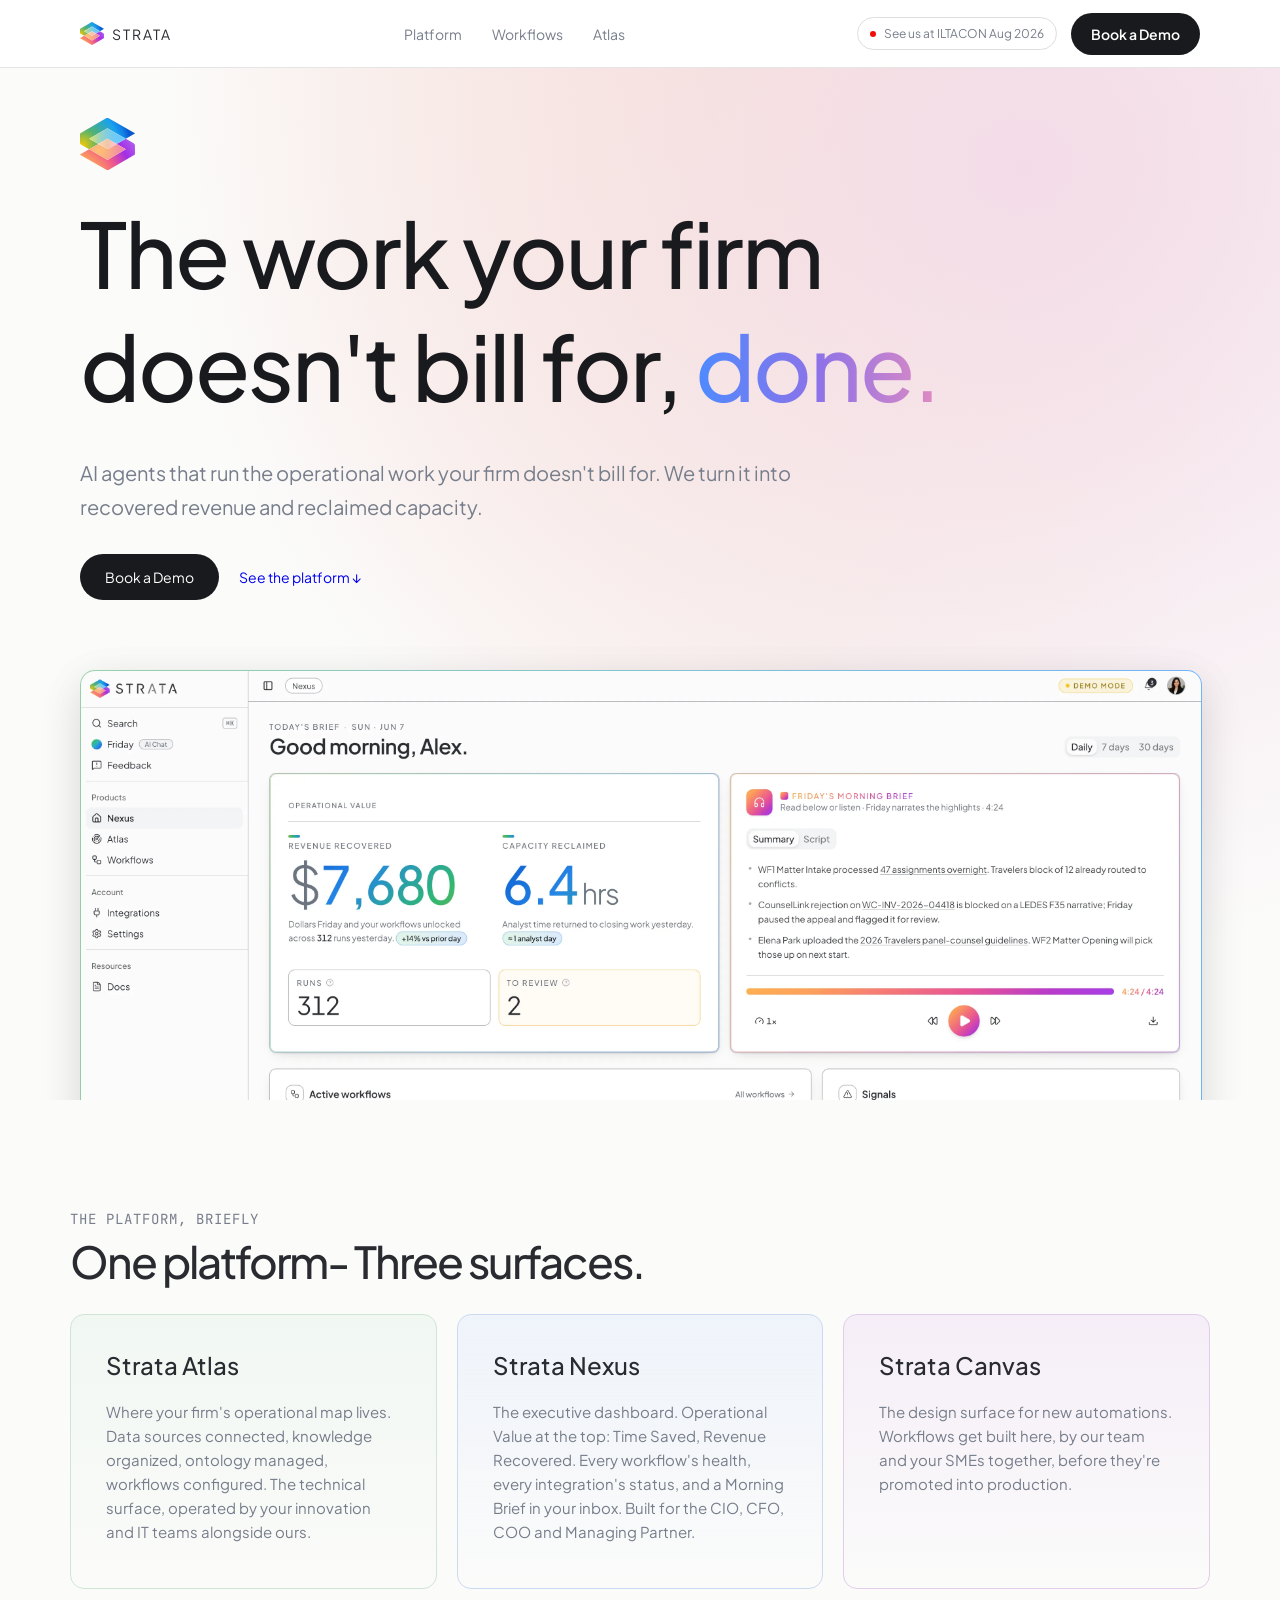
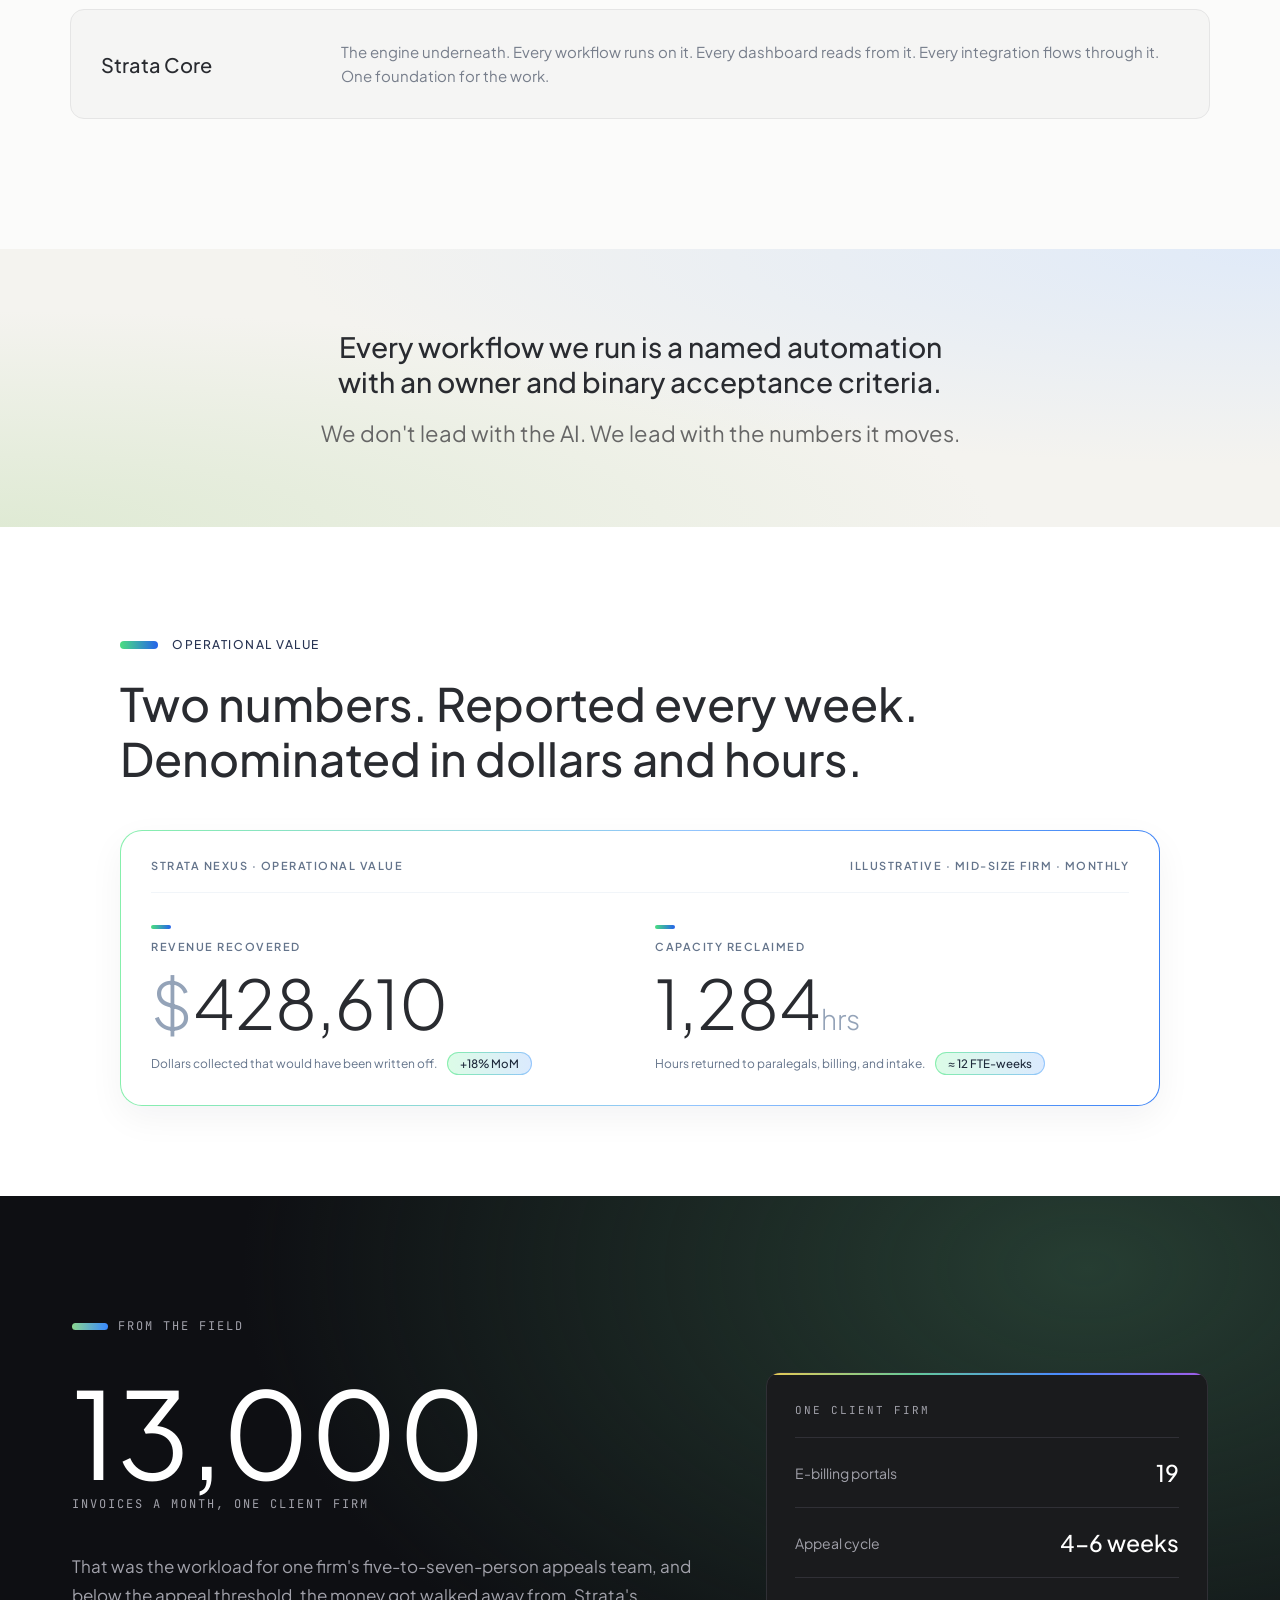
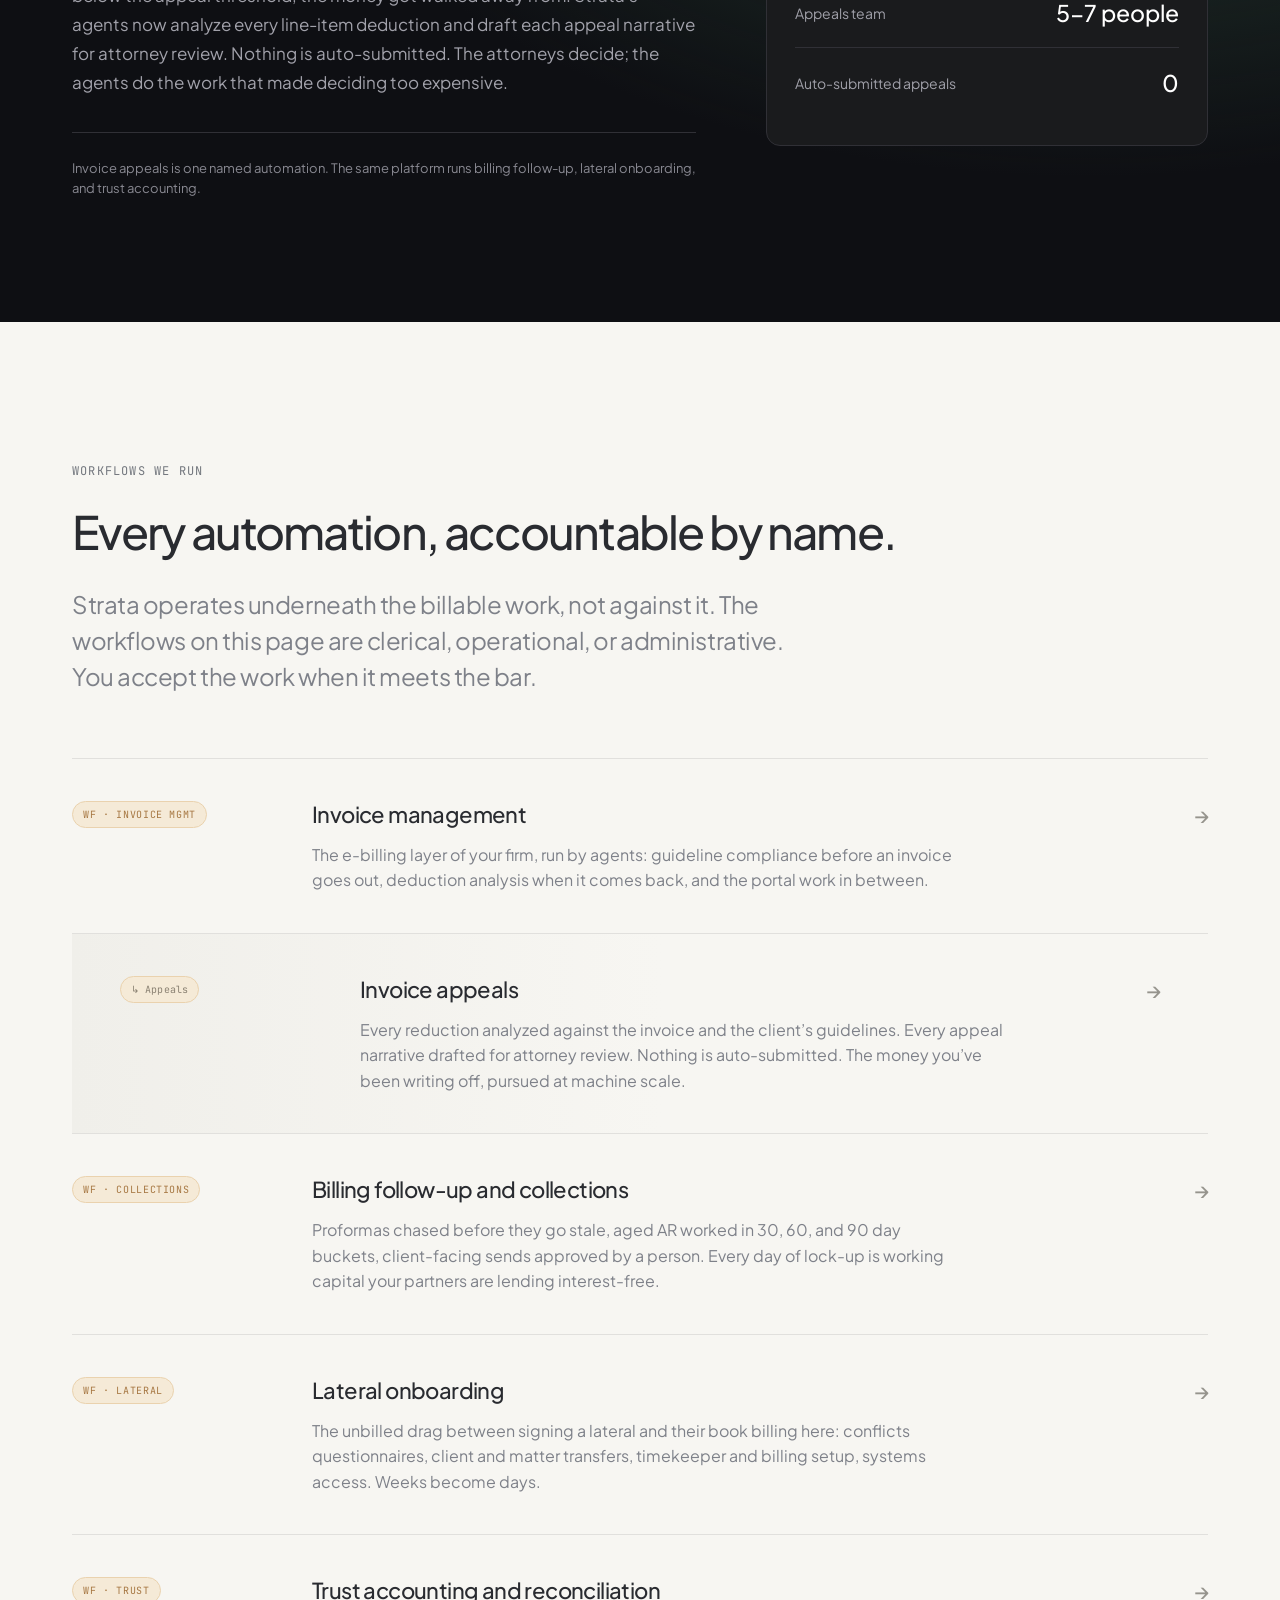
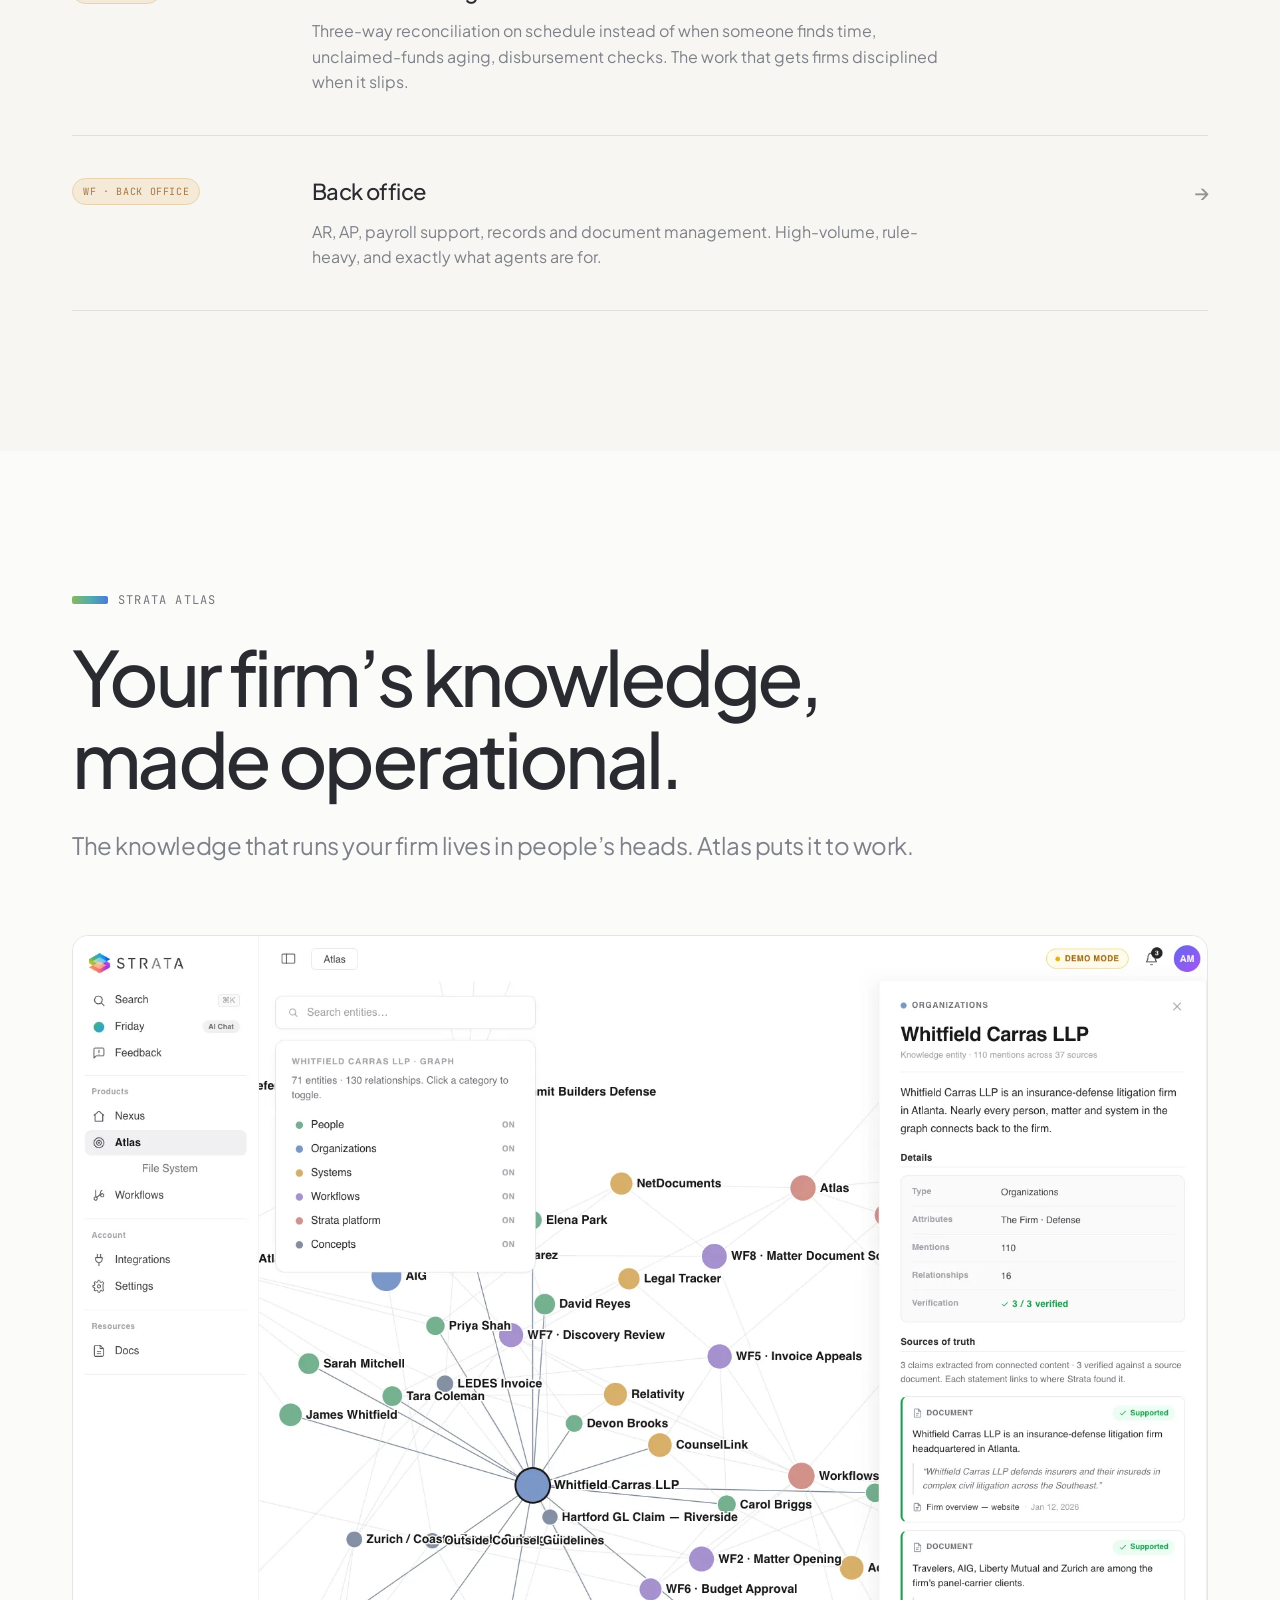
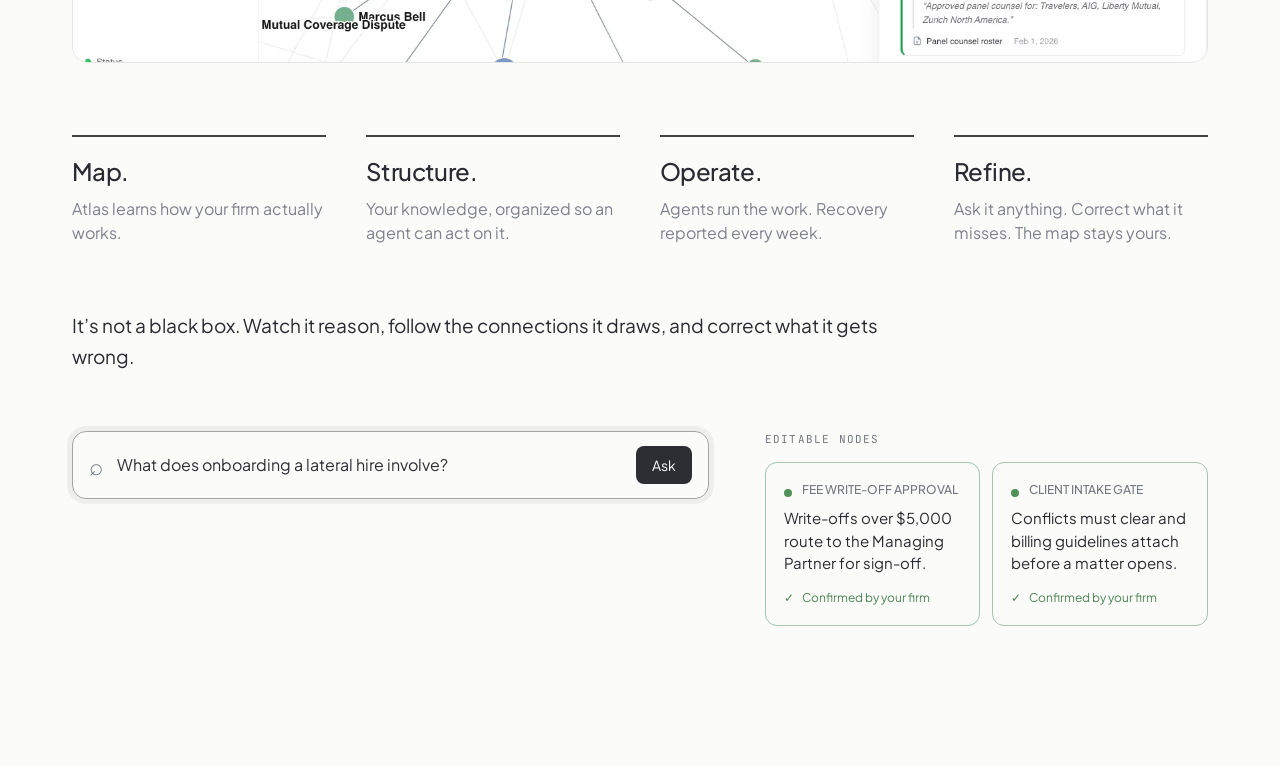
==== commit 3410328e: "atlas acabado" ====
--- a/index.html
+++ b/index.html
@@ -260,6 +260,47 @@
     </ul>
   </div>
 </section>
+<section class="atlas-section" id="atlas" aria-labelledby="atlas-title">
+  <div class="container">
+    <header class="section-heading">
+      <p class="eyebrow eyebrow-mark">Strata Atlas</p>
+      <h2 class="display-title" id="atlas-title">Your firm’s knowledge,<br class="desktop-break"> made operational.</h2>
+      <p class="intro">The knowledge that runs your firm lives in people’s heads. Atlas puts it to work.</p>
+    </header>
+    <img class="atlas-image" src="exerciciStrata/assets/img/atlas-screenshot.webp" alt="Strata Atlas: a connected map of the firm’s people, organizations, systems and workflows, with a source-cited knowledge panel." width="1706" height="1092">
+    <ol class="atlas-steps">
+      <li><h3>Map.</h3><p>Atlas learns how your firm actually works.</p></li>
+      <li><h3>Structure.</h3><p>Your knowledge, organized so an agent can act on it.</p></li>
+      <li><h3>Operate.</h3><p>Agents run the work. Recovery reported every week.</p></li>
+      <li><h3>Refine.</h3><p>Ask it anything. Correct what it misses. The map stays yours.</p></li>
+    </ol>
+    <p class="atlas-explanation">It’s not a black box. Watch it reason, follow the connections it draws, and correct what it gets wrong.</p>
+    <div class="atlas-example">
+      <div class="query" role="group" aria-label="Static Atlas query example">
+        <span class="query-lupa" aria-hidden="true">⌕</span>
+        <label class="visually-hidden" for="atlas-query">Ask anything about how your firm operates.</label>
+        <input id="atlas-query" type="text" value="What does onboarding a lateral hire involve?" readonly>
+        <a class="ask-button" href="#editable-nodes" aria-label="Ask: view the example knowledge nodes">Ask</a>
+      </div>
+      <div class="editable-nodes" id="editable-nodes">
+        <h3 class="eyebrow">Editable nodes</h3>
+        <div class="node-list">
+          <article class="node">
+            <h4>Fee write-off approval</h4>
+            <p contenteditable="true" role="textbox" aria-label="Fee write-off approval rule" aria-multiline="true" spellcheck="false">Write-offs over $5,000 route to the Managing Partner for sign-off.</p>
+            <span class="confirmed"><span aria-hidden="true">✓</span> Confirmed by your firm</span>
+          </article>
+          <article class="node">
+            <h4>Client intake gate</h4>
+            <p contenteditable="true" role="textbox" aria-label="Client intake gate rule" aria-multiline="true" spellcheck="false">Conflicts must clear and billing guidelines attach before a matter opens.</p>
+            <span class="confirmed"><span aria-hidden="true">✓</span> Confirmed by your firm</span>
+          </article>
+        </div>
+      </div>
+    </div>
+  </div>
+</section>
+
         </main>
 
     </body>
--- a/estils.css
+++ b/estils.css
@@ -965,3 +965,430 @@
         padding-right: 20px;
     }
 }
+
+
+.atlas-section, .atlas-section * {
+    box-sizing: border-box;
+}
+
+.atlas-section {
+    margin: 0;
+    background: #fbfbfa;
+    color: #2d2e33;
+    font-family: 'Plus Jakarta Sans', sans-serif;
+    font-size: 16px;
+    font-weight: 400;
+    line-height: 1.6;
+}
+
+.atlas-section h1, .atlas-section h2, .atlas-section h3, .atlas-section h4, .atlas-section p {
+    margin: 0;
+}
+
+.atlas-section h1, .atlas-section h2, .atlas-section h3, .atlas-section h4 {
+    font-weight: 500;
+}
+
+.atlas-section h1, .atlas-section h2 {
+    font-size: 46px;
+    line-height: 1.12;
+    letter-spacing: -1.9px;
+}
+
+.atlas-section a {
+    color: inherit;
+    text-decoration: none;
+    transition: color .18s, background-color .18s;
+}
+
+.atlas-section a:hover {
+    color: #3675bc;
+}
+
+.atlas-section a:focus-visible, .atlas-section input:focus-visible, .atlas-section [contenteditable]:focus-visible {
+    outline: 3px solid #397ec5;
+    outline-offset: 5px;
+    border-radius: 4px;
+}
+
+.atlas-section img {
+    display: block;
+    max-width: 100%;
+    height: auto;
+}
+
+.atlas-section ul, .atlas-section ol {
+    list-style: none;
+    margin: 0;
+    padding: 0;
+}
+
+.atlas-section, .atlas-section [id] {
+    scroll-margin-top: 24px;
+}
+
+.atlas-section .container {
+    width: calc(100% - 80px);
+    max-width: 1136px;
+    margin-left: auto;
+    margin-right: auto;
+}
+
+.atlas-section {
+    padding-top: 140px;
+    padding-bottom: 140px;
+}
+
+.atlas-section .eyebrow {
+    display: flex;
+    align-items: center;
+    gap: 10px;
+    margin-bottom: 26px;
+    color: #73777e;
+    font-family: 'JetBrains Mono', monospace;
+    font-size: 12px;
+    font-weight: 400;
+    line-height: 1.5;
+    letter-spacing: 1.2px;
+    text-transform: uppercase;
+}
+
+.atlas-section .eyebrow-mark::before {
+    content: '';
+    width: 36px;
+    height: 8px;
+    flex-shrink: 0;
+    border-radius: 2px;
+    background: linear-gradient(90deg, #8cb660, #50aeaa, #477cdd);
+}
+
+.atlas-section .intro {
+    margin-top: 28px;
+    color: #7e8189;
+    font-size: 24px;
+    line-height: 1.5;
+    letter-spacing: -.45px;
+}
+
+.atlas-section .display-title {
+    font-size: 76px;
+    line-height: 1.08;
+    letter-spacing: -3.6px;
+}
+
+.atlas-section .visually-hidden {
+    position: absolute;
+    width: 1px;
+    height: 1px;
+    padding: 0;
+    overflow: hidden;
+    clip-path: inset(50%);
+    white-space: nowrap;
+}
+
+@media (min-width: 768px) and (max-width: 1100px) {
+    .atlas-section .display-title {
+        font-size: 62px;
+    }
+}
+
+@media (max-width: 767px) {
+    .atlas-section .container {
+        width: calc(100% - 40px);
+    }
+    
+    .atlas-section {
+        padding-top: 96px;
+        padding-bottom: 96px;
+    }
+    
+    .atlas-section h1, .atlas-section h2 {
+        font-size: 30px;
+        line-height: 1.1;
+        letter-spacing: -1px;
+    }
+    
+    .atlas-section .eyebrow {
+        margin-bottom: 26px;
+        font-size: 11px;
+        letter-spacing: 1px;
+    }
+    
+    .atlas-section .eyebrow-mark {
+        gap: 10px;
+    }
+    
+    .atlas-section .intro {
+        margin-top: 28px;
+        font-size: 20px;
+        line-height: 1.5;
+        letter-spacing: -.3px;
+    }
+    
+    .atlas-section .display-title {
+        font-size: 44px;
+        line-height: 1.04;
+        letter-spacing: -1.9px;
+    }
+    
+    .atlas-section .desktop-break {
+        display: none;
+    }
+}
+
+@media (prefers-reduced-motion: reduce) {
+    .atlas-section a {
+        transition: none;
+    }
+}
+
+.atlas-section {
+    color: #292b30;
+}
+
+.atlas-section [id] {
+    scroll-margin-top: 90px;
+}
+
+.atlas-section .atlas-image {
+    width: 100%;
+    margin-top: 72px;
+    border: 1px solid #e5e5e3;
+    border-radius: 16px;
+}
+
+.atlas-section .atlas-steps {
+    display: flex;
+    gap: 40px;
+    margin-top: 72px;
+}
+
+.atlas-section .atlas-steps li {
+    flex: 1;
+    min-width: 0;
+    padding-top: 18px;
+    border-top: 2px solid #444540;
+}
+
+.atlas-section .atlas-steps h3 {
+    font-size: 24px;
+    letter-spacing: -.6px;
+    line-height: 1.4;
+}
+
+.atlas-section .atlas-steps p {
+    margin-top: 8px;
+    color: #7e8189;
+    line-height: 1.55;
+}
+
+.atlas-section .atlas-explanation {
+    max-width: 840px;
+    margin-top: 64px;
+    font-size: 19px;
+    line-height: 1.6;
+}
+
+.atlas-section .atlas-example {
+    display: flex;
+    align-items: flex-start;
+    gap: 56px;
+    margin-top: 60px;
+}
+
+.atlas-section .query {
+    display: flex;
+    align-items: center;
+    gap: 14px;
+    flex: 1.36;
+    min-width: 0;
+    padding: 14px 16px;
+    border: 1px solid #a4a4a2;
+    border-radius: 14px;
+    box-shadow: 0 0 0 5px #eeefec, 0 2px 5px #00000012;
+}
+
+.atlas-section .query img {
+    flex-shrink: 0;
+}
+
+.atlas-section .query input {
+    flex: 1;
+    width: 0;
+    min-width: 0;
+    padding: 6px 0;
+    border: 0;
+    background: transparent;
+    color: #2d2e33;
+    font: inherit;
+    text-overflow: ellipsis;
+}
+
+.atlas-section .ask-button {
+    flex-shrink: 0;
+    padding: 8px 16px;
+    border-radius: 8px;
+    color: white;
+    background: #2d2e33;
+    font-size: 14px;
+}
+
+.atlas-section .ask-button:hover {
+    color: white;
+    background: #475563;
+}
+
+.atlas-section .editable-nodes {
+    flex: 1;
+    min-width: 0;
+}
+
+.atlas-section .editable-nodes > .eyebrow {
+    margin-bottom: 14px;
+    font-size: 11px;
+}
+
+.atlas-section .node-list {
+    display: flex;
+    align-items: stretch;
+    gap: 12px;
+}
+
+.atlas-section .node {
+    flex: 1;
+    min-width: 0;
+    padding: 18px;
+    border: 1px solid #a8c2ac;
+    border-radius: 12px;
+}
+
+.atlas-section .node h4 {
+    position: relative;
+    padding-left: 18px;
+    color: #73777e;
+    font-size: 12px;
+    line-height: 1.55;
+    text-transform: uppercase;
+}
+
+.atlas-section .node h4::before {
+    content: '';
+    position: absolute;
+    top: 8px;
+    left: 0;
+    width: 8px;
+    height: 8px;
+    border-radius: 50%;
+    background: #4f9158;
+}
+
+.atlas-section .node p {
+    margin-top: 8px;
+    font-size: 15px;
+    line-height: 1.5;
+    overflow-wrap: anywhere;
+}
+
+.atlas-section .confirmed {
+    display: flex;
+    align-items: baseline;
+    gap: 8px;
+    margin-top: 14px;
+    color: #4d8455;
+    font-size: 12px;
+    line-height: 1.5;
+}
+
+@media (min-width: 768px) and (max-width: 1100px) {
+    .atlas-section .atlas-example {
+        gap: 30px;
+    }
+    
+    .atlas-section .query {
+        flex: 1;
+    }
+    
+    .atlas-section .node-list {
+        flex-direction: column;
+    }
+    
+    .atlas-section .atlas-steps {
+        gap: 24px;
+    }
+}
+
+@media (max-width: 767px) {
+    .atlas-section .display-title {
+        max-width: 345px;
+    }
+    
+    .atlas-section .atlas-image {
+        margin-top: 96px;
+        border-radius: 14px;
+    }
+    
+    .atlas-section .atlas-steps {
+        flex-direction: column;
+        gap: 36px;
+        margin-top: 72px;
+    }
+    
+    .atlas-section .atlas-steps li {
+        padding-top: 18px;
+    }
+    
+    .atlas-section .atlas-steps h3 {
+        font-size: 24px;
+    }
+    
+    .atlas-section .atlas-explanation {
+        margin-top: 72px;
+        font-size: 20px;
+        line-height: 1.5;
+    }
+    
+    .atlas-section .atlas-example {
+        flex-direction: column;
+        gap: 56px;
+        margin-top: 44px;
+    }
+    
+    .atlas-section .query {
+        flex: auto;
+        width: 100%;
+        padding: 12px;
+        gap: 12px;
+    }
+    
+    .atlas-section .query input {
+        font-size: 15px;
+    }
+    
+    .atlas-section .ask-button {
+        padding: 8px 14px;
+    }
+    
+    .atlas-section .editable-nodes {
+        width: 100%;
+        flex: auto;
+    }
+    
+    .atlas-section .node-list {
+        flex-direction: column;
+        gap: 12px;
+    }
+    
+    .atlas-section .node {
+        padding: 18px;
+    }
+    
+    .atlas-section .node p {
+        font-size: 15px;
+    }
+}
+
+.atlas-section .query-lupa {
+    font-size: 24px;
+    line-height: 1;
+    color: #777e8b;
+}
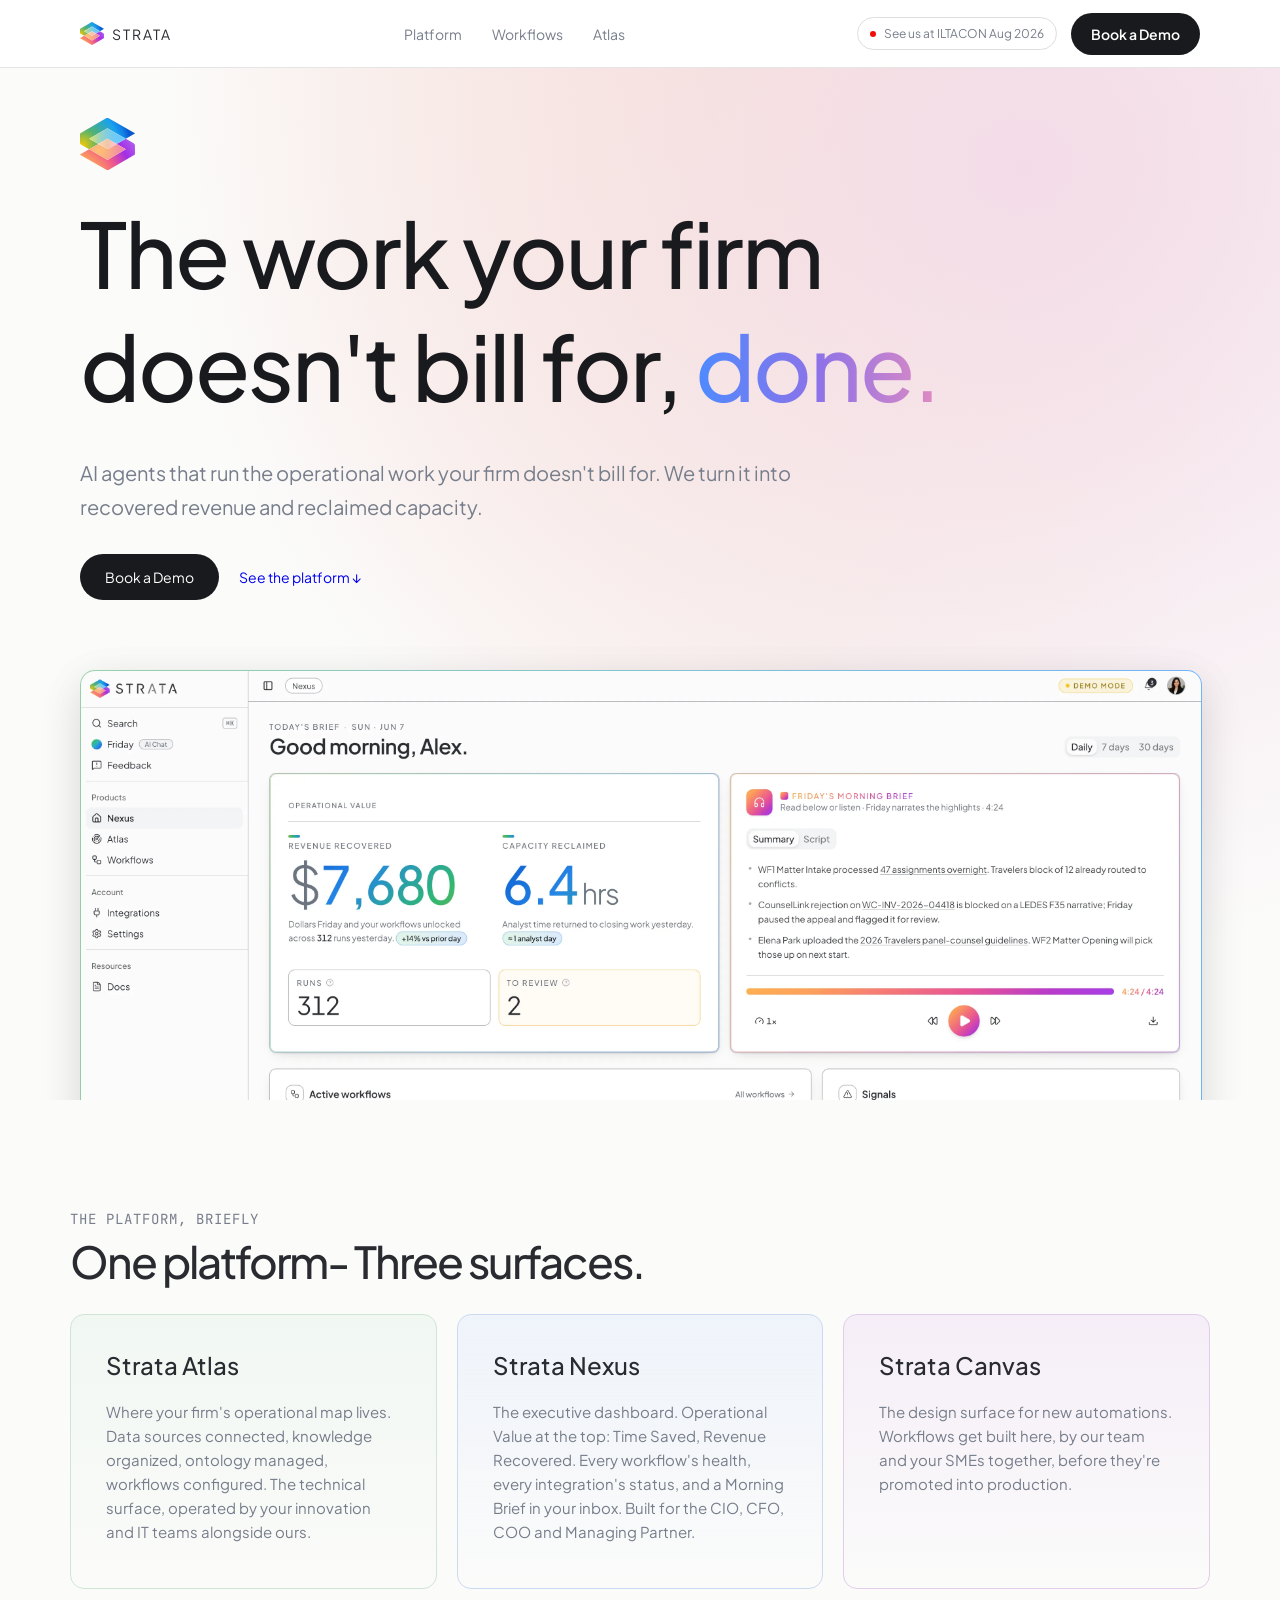
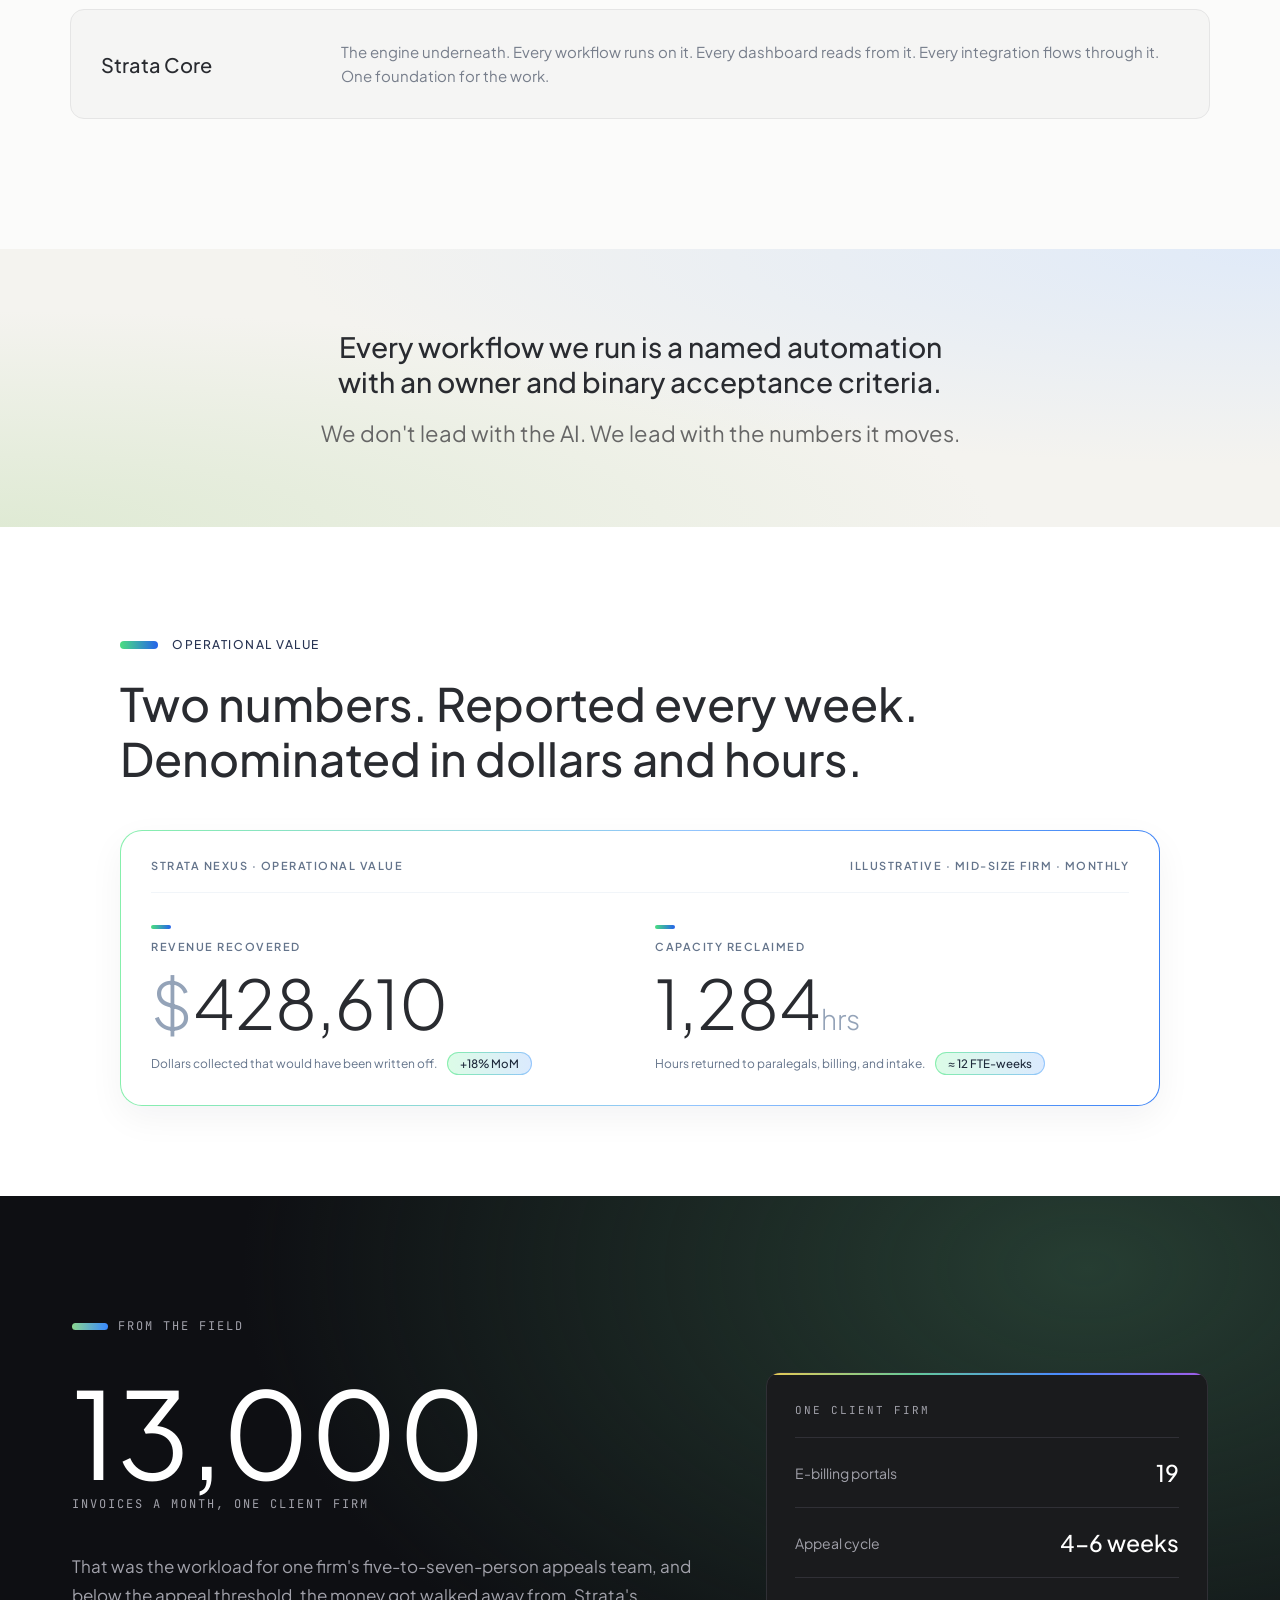
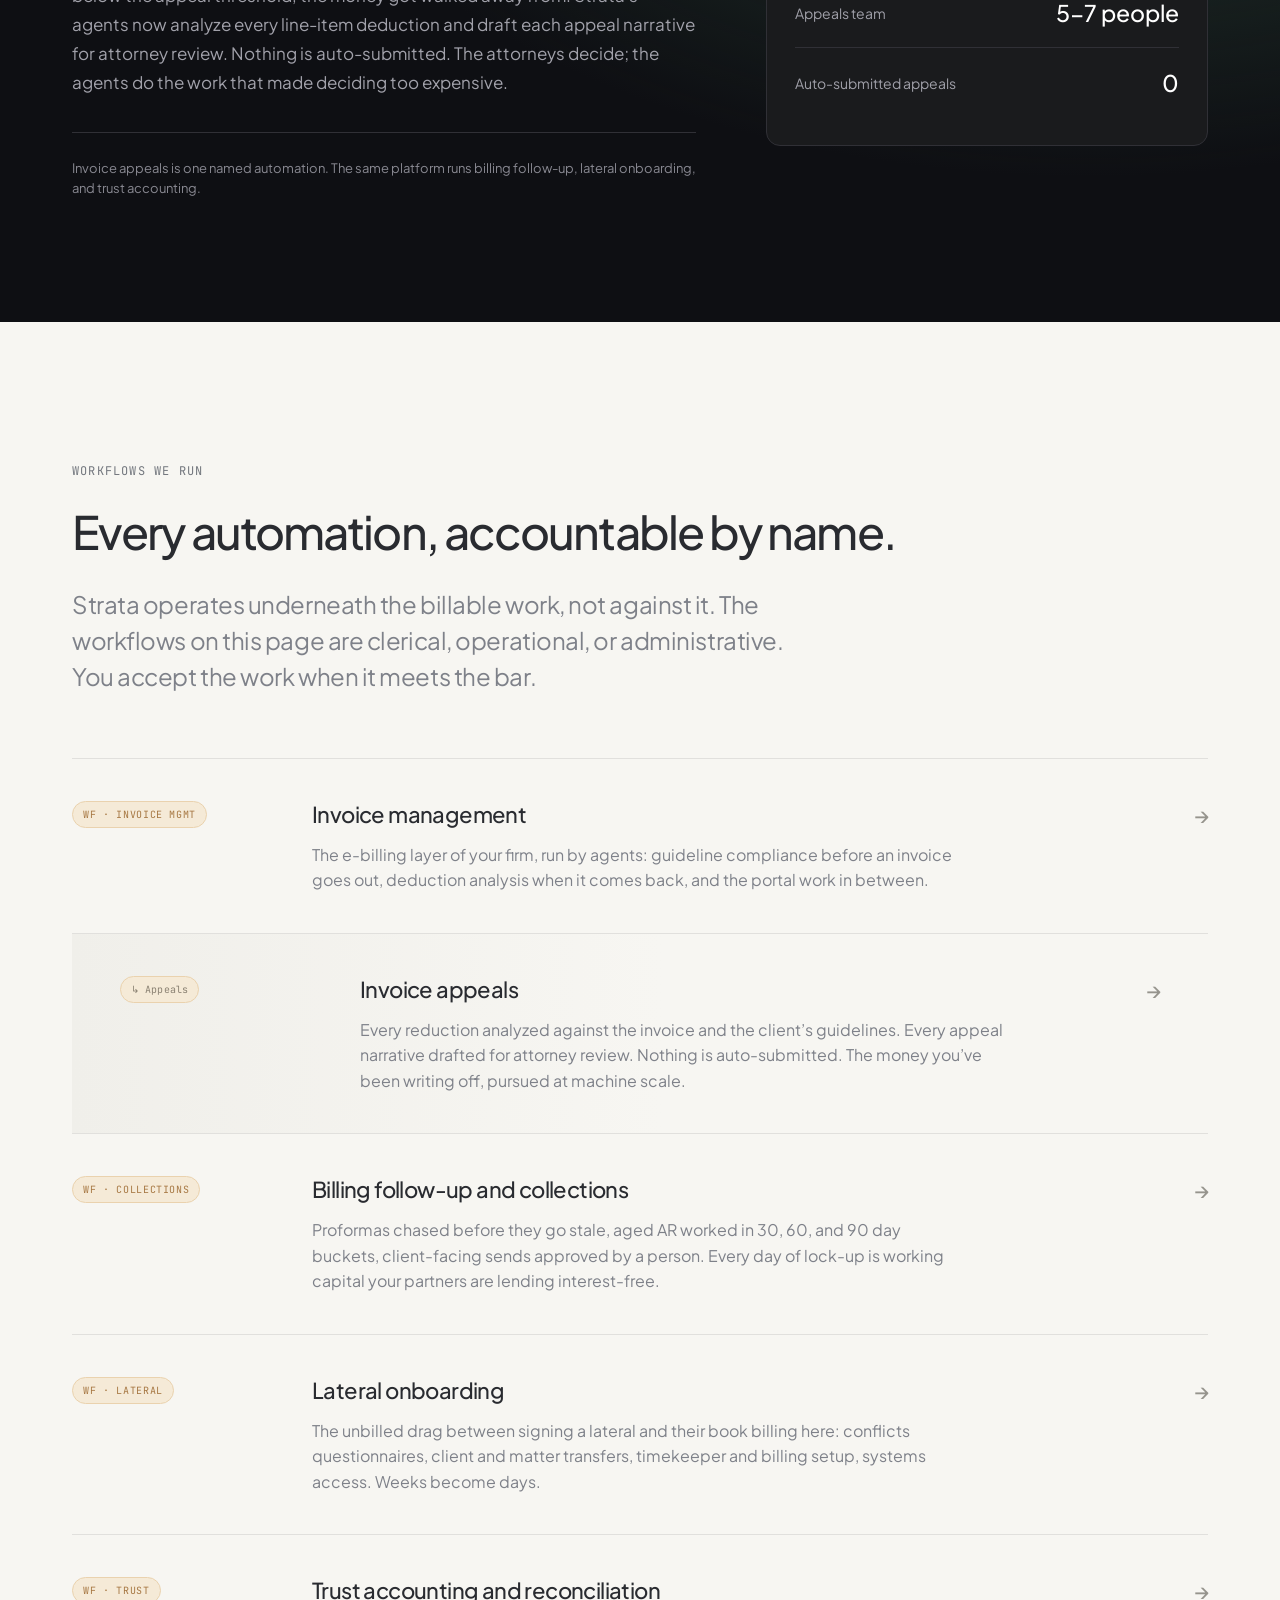
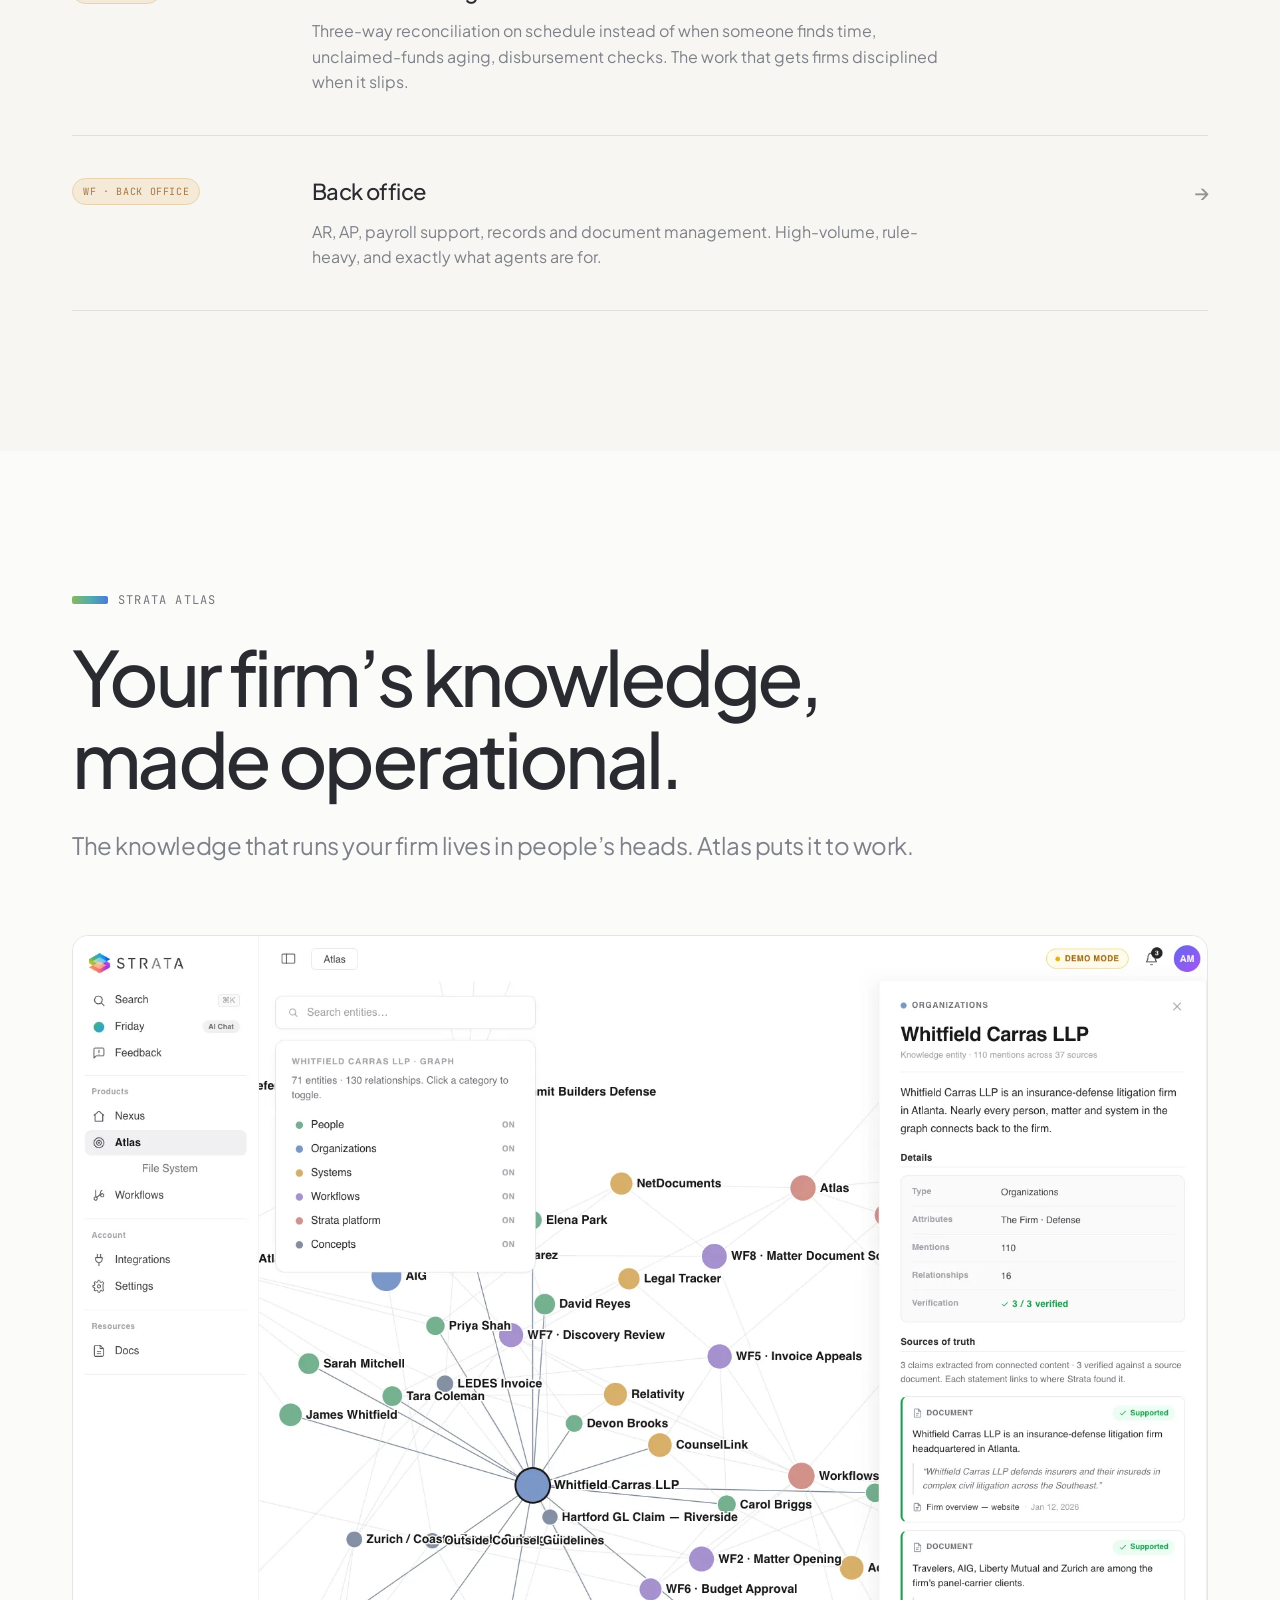
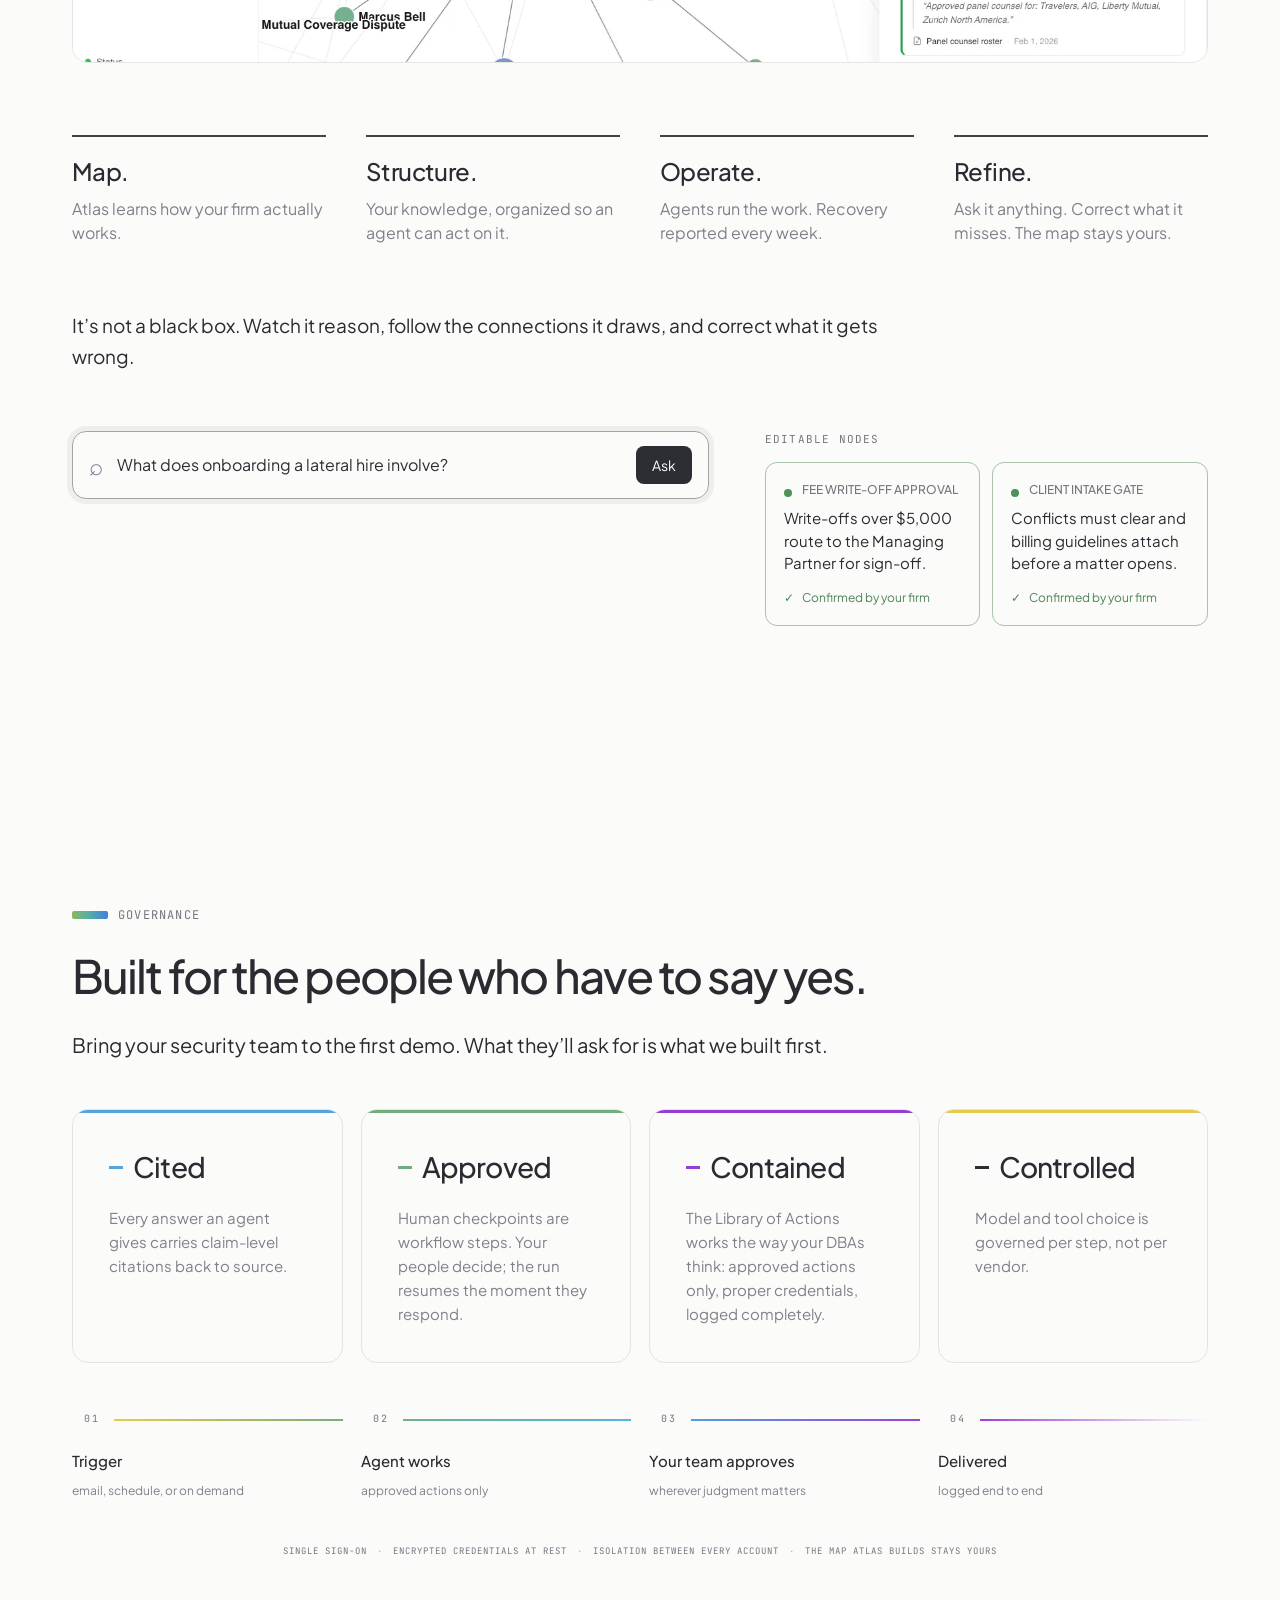
==== commit 9518c47c: "governance acabado" ====
--- a/index.html
+++ b/index.html
@@ -301,6 +301,31 @@
   </div>
 </section>
 
+<section class="governance" id="governance" aria-labelledby="governance-title">
+  <div class="container">
+    <header class="section-heading">
+      <p class="eyebrow eyebrow-mark">Governance</p>
+      <h2 id="governance-title">Built for the people who have to say yes.</h2>
+      <p class="governance-intro">Bring your security team to the first demo. What they’ll ask for is what we built first.</p>
+    </header>
+    <div class="governance-cards">
+      <article class="governance-card cited"><h3>Cited</h3><p>Every answer an agent gives carries claim-level citations back to source.</p></article>
+      <article class="governance-card approved"><h3>Approved</h3><p>Human checkpoints are workflow steps. Your people decide; the run resumes the moment they respond.</p></article>
+      <article class="governance-card contained"><h3>Contained</h3><p>The Library of Actions works the way your DBAs think: approved actions only, proper credentials, logged completely.</p></article>
+      <article class="governance-card controlled"><h3>Controlled</h3><p>Model and tool choice is governed per step, not per vendor.</p></article>
+    </div>
+    <ol class="execution-steps" aria-label="The four steps of an execution">
+      <li class="execution-trigger"><span class="step-number" aria-hidden="true">01</span><h3>Trigger</h3><p>email, schedule, or on demand</p></li>
+      <li class="execution-agent"><span class="step-number" aria-hidden="true">02</span><h3>Agent works</h3><p>approved actions only</p></li>
+      <li class="execution-approval"><span class="step-number" aria-hidden="true">03</span><h3>Your team approves</h3><p>wherever judgment matters</p></li>
+      <li class="execution-delivered"><span class="step-number" aria-hidden="true">04</span><h3>Delivered</h3><p>logged end to end</p></li>
+    </ol>
+    <ul class="guarantees" aria-label="Platform guarantees">
+      <li>Single sign-on</li><li>Encrypted credentials at rest</li><li>Isolation between every account</li><li>The map Atlas builds stays yours</li>
+    </ul>
+  </div>
+</section>
+
         </main>
 
     </body>
--- a/estils.css
+++ b/estils.css
@@ -1392,3 +1392,442 @@
     line-height: 1;
     color: #777e8b;
 }
+
+
+.governance, .governance * {
+    box-sizing: border-box;
+}
+
+.governance {
+    margin: 0;
+    background: #fbfbfa;
+    color: #2d2e33;
+    font-family: 'Plus Jakarta Sans', sans-serif;
+    font-size: 16px;
+    font-weight: 400;
+    line-height: 1.6;
+}
+
+.governance h1, .governance h2, .governance h3, .governance h4, .governance p {
+    margin: 0;
+}
+
+.governance h1, .governance h2, .governance h3, .governance h4 {
+    font-weight: 500;
+}
+
+.governance h1, .governance h2 {
+    font-size: 46px;
+    line-height: 1.12;
+    letter-spacing: -1.9px;
+}
+
+.governance a {
+    color: inherit;
+    text-decoration: none;
+    transition: color .18s, background-color .18s;
+}
+
+.governance a:hover {
+    color: #3675bc;
+}
+
+.governance a:focus-visible, .governance input:focus-visible, .governance [contenteditable]:focus-visible {
+    outline: 3px solid #397ec5;
+    outline-offset: 5px;
+    border-radius: 4px;
+}
+
+.governance img {
+    display: block;
+    max-width: 100%;
+    height: auto;
+}
+
+.governance ul, .governance ol {
+    list-style: none;
+    margin: 0;
+    padding: 0;
+}
+
+.governance, .governance [id] {
+    scroll-margin-top: 24px;
+}
+
+.governance .container {
+    width: calc(100% - 80px);
+    max-width: 1136px;
+    margin-left: auto;
+    margin-right: auto;
+}
+
+.governance {
+    padding-top: 140px;
+    padding-bottom: 140px;
+}
+
+.governance .eyebrow {
+    display: flex;
+    align-items: center;
+    gap: 10px;
+    margin-bottom: 26px;
+    color: #73777e;
+    font-family: 'JetBrains Mono', monospace;
+    font-size: 12px;
+    font-weight: 400;
+    line-height: 1.5;
+    letter-spacing: 1.2px;
+    text-transform: uppercase;
+}
+
+.governance .eyebrow-mark::before {
+    content: '';
+    width: 36px;
+    height: 8px;
+    flex-shrink: 0;
+    border-radius: 2px;
+    background: linear-gradient(90deg, #8cb660, #50aeaa, #477cdd);
+}
+
+.governance .intro {
+    margin-top: 28px;
+    color: #7e8189;
+    font-size: 24px;
+    line-height: 1.5;
+    letter-spacing: -.45px;
+}
+
+.governance .display-title {
+    font-size: 76px;
+    line-height: 1.08;
+    letter-spacing: -3.6px;
+}
+
+.governance .visually-hidden {
+    position: absolute;
+    width: 1px;
+    height: 1px;
+    padding: 0;
+    overflow: hidden;
+    clip-path: inset(50%);
+    white-space: nowrap;
+}
+
+@media (min-width: 768px) and (max-width: 1100px) {
+    .governance .display-title {
+        font-size: 62px;
+    }
+}
+
+@media (max-width: 767px) {
+    .governance .container {
+        width: calc(100% - 40px);
+    }
+    
+    .governance {
+        padding-top: 96px;
+        padding-bottom: 96px;
+    }
+    
+    .governance h1, .governance h2 {
+        font-size: 30px;
+        line-height: 1.1;
+        letter-spacing: -1px;
+    }
+    
+    .governance .eyebrow {
+        margin-bottom: 26px;
+        font-size: 11px;
+        letter-spacing: 1px;
+    }
+    
+    .governance .eyebrow-mark {
+        gap: 10px;
+    }
+    
+    .governance .intro {
+        margin-top: 28px;
+        font-size: 20px;
+        line-height: 1.5;
+        letter-spacing: -.3px;
+    }
+    
+    .governance .display-title {
+        font-size: 44px;
+        line-height: 1.04;
+        letter-spacing: -1.9px;
+    }
+    
+    .governance .desktop-break {
+        display: none;
+    }
+}
+
+@media (prefers-reduced-motion: reduce) {
+    .governance a {
+        transition: none;
+    }
+}
+
+.governance {
+    color: #292b30;
+}
+
+.governance [id] {
+    scroll-margin-top: 90px;
+}
+
+.governance .governance-intro {
+    margin-top: 28px;
+    font-size: 20px;
+}
+
+.governance .governance-cards {
+    display: flex;
+    align-items: stretch;
+    gap: 18px;
+    margin-top: 48px;
+}
+
+.governance .governance-card {
+    position: relative;
+    flex: 1;
+    min-width: 0;
+    padding: 36px;
+    overflow: hidden;
+    border: 1px solid #e4e5e3;
+    border-radius: 16px;
+}
+
+.governance .governance-card::before {
+    content: '';
+    position: absolute;
+    top: 0;
+    left: 0;
+    right: 0;
+    height: 3px;
+    background: #55a5db;
+}
+
+.governance .governance-card h3 {
+    display: flex;
+    align-items: center;
+    gap: 10px;
+    font-size: 28px;
+    line-height: 1.5;
+    letter-spacing: -.8px;
+}
+
+.governance .governance-card h3::before {
+    content: '';
+    width: 14px;
+    height: 3px;
+    flex-shrink: 0;
+    background: #55a5db;
+}
+
+.governance .controlled h3::before {
+    background: #2d2e33;
+}
+
+.governance .governance-card p {
+    margin-top: 18px;
+    color: #7e8189;
+    font-size: 15px;
+    line-height: 1.6;
+}
+
+.governance .execution-steps {
+    display: flex;
+    gap: 18px;
+    margin-top: 56px;
+}
+
+.governance .execution-steps li {
+    position: relative;
+    flex: 1;
+    min-width: 0;
+    padding-top: 30px;
+}
+
+.governance .execution-steps li::before {
+    content: '';
+    position: absolute;
+    top: 0;
+    left: 42px;
+    right: 0;
+    height: 2px;
+    background: linear-gradient(90deg, #e7ca4e, #78ad7a);
+}
+
+.governance .step-number {
+    position: absolute;
+    top: -8px;
+    left: 12px;
+    color: #73777e;
+    font-family: 'JetBrains Mono', monospace;
+    font-size: 10px;
+    letter-spacing: 2px;
+}
+
+.governance .execution-steps h3 {
+    font-size: 15px;
+}
+
+.governance .execution-steps p {
+    margin-top: 8px;
+    color: #7e8189;
+    font-size: 12px;
+}
+
+.governance .guarantees {
+    display: flex;
+    justify-content: center;
+    flex-wrap: wrap;
+    gap: 10px;
+    margin-top: 44px;
+    color: #73777e;
+    font-family: 'JetBrains Mono', monospace;
+    font-size: 9px;
+    letter-spacing: 1px;
+    text-align: center;
+    text-transform: uppercase;
+}
+
+.governance .guarantees li + li::before {
+    content: '·';
+    margin-right: 10px;
+    color: #b5b5b2;
+}
+
+@media (min-width: 768px) and (max-width: 1100px) {
+    .governance .governance-cards {
+        flex-wrap: wrap;
+    }
+    
+    .governance .governance-card {
+        flex-basis: calc(50% - 9px);
+    }
+}
+
+@media (max-width: 767px) {
+    .governance .governance-intro {
+        margin-top: 30px;
+        font-size: 20px;
+        line-height: 1.6;
+    }
+    
+    .governance .governance-cards {
+        flex-direction: column;
+        gap: 20px;
+        margin-top: 48px;
+    }
+    
+    .governance .governance-card {
+        flex: auto;
+        min-height: 256px;
+        padding: 28px 24px;
+    }
+    
+    .governance .governance-card h3 {
+        font-size: 28px;
+    }
+    
+    .governance .governance-card p {
+        font-size: 15px;
+    }
+    
+    .governance .execution-steps {
+        flex-direction: column;
+        gap: 0;
+        margin-top: 64px;
+    }
+    
+    .governance .execution-steps li {
+        flex: auto;
+        min-height: 112px;
+        padding: 14px 0 24px 60px;
+    }
+    
+    .governance .execution-steps li::before {
+        top: 0;
+        bottom: 0;
+        left: 20px;
+        right: auto;
+        width: 2px;
+        height: auto;
+        background: linear-gradient(#e7ca4e, #78ad7a);
+    }
+    
+    .governance .execution-steps .execution-delivered::before {
+        bottom: 24px;
+    }
+    
+    .governance .step-number {
+        top: -13px;
+        left: 11px;
+        padding-top: 2px;
+        padding-bottom: 2px;
+        background: #fbfbfa;
+    }
+    
+    .governance .guarantees {
+        flex-direction: column;
+        align-items: center;
+        gap: 16px;
+        margin-top: 44px;
+        font-size: 9px;
+    }
+    
+    .governance .guarantees li + li::before {
+        content: none;
+    }
+}
+
+.governance .approved::before, .governance .approved h3::before {
+    background: #73ad7e;
+}
+
+.governance .contained::before, .governance .contained h3::before {
+    background: #963ed3;
+}
+
+.governance .controlled::before {
+    background: #e7c94e;
+}
+
+.governance .execution-steps .execution-trigger::before {
+    background: linear-gradient(to right, #e7ca4e, #78ad7a);
+}
+
+.governance .execution-steps .execution-agent::before {
+    background: linear-gradient(to right, #70b28a, #53b5df);
+}
+
+.governance .execution-steps .execution-approval::before {
+    background: linear-gradient(to right, #4f9fe2, #a23fd7);
+}
+
+.governance .execution-steps .execution-delivered::before {
+    background: linear-gradient(to right, #a23fd7, transparent);
+}
+
+@media (max-width: 767px) {
+
+    .governance .execution-steps .execution-trigger::before {
+        background: linear-gradient(to bottom, #e7ca4e, #78ad7a);
+    }
+
+    .governance .execution-steps .execution-agent::before {
+        background: linear-gradient(to bottom, #70b28a, #53b5df);
+    }
+
+    .governance .execution-steps .execution-approval::before {
+        background: linear-gradient(to bottom, #4f9fe2, #a23fd7);
+    }
+
+    .governance .execution-steps .execution-delivered::before {
+        background: linear-gradient(to bottom, #a23fd7, transparent);
+    }
+}
+
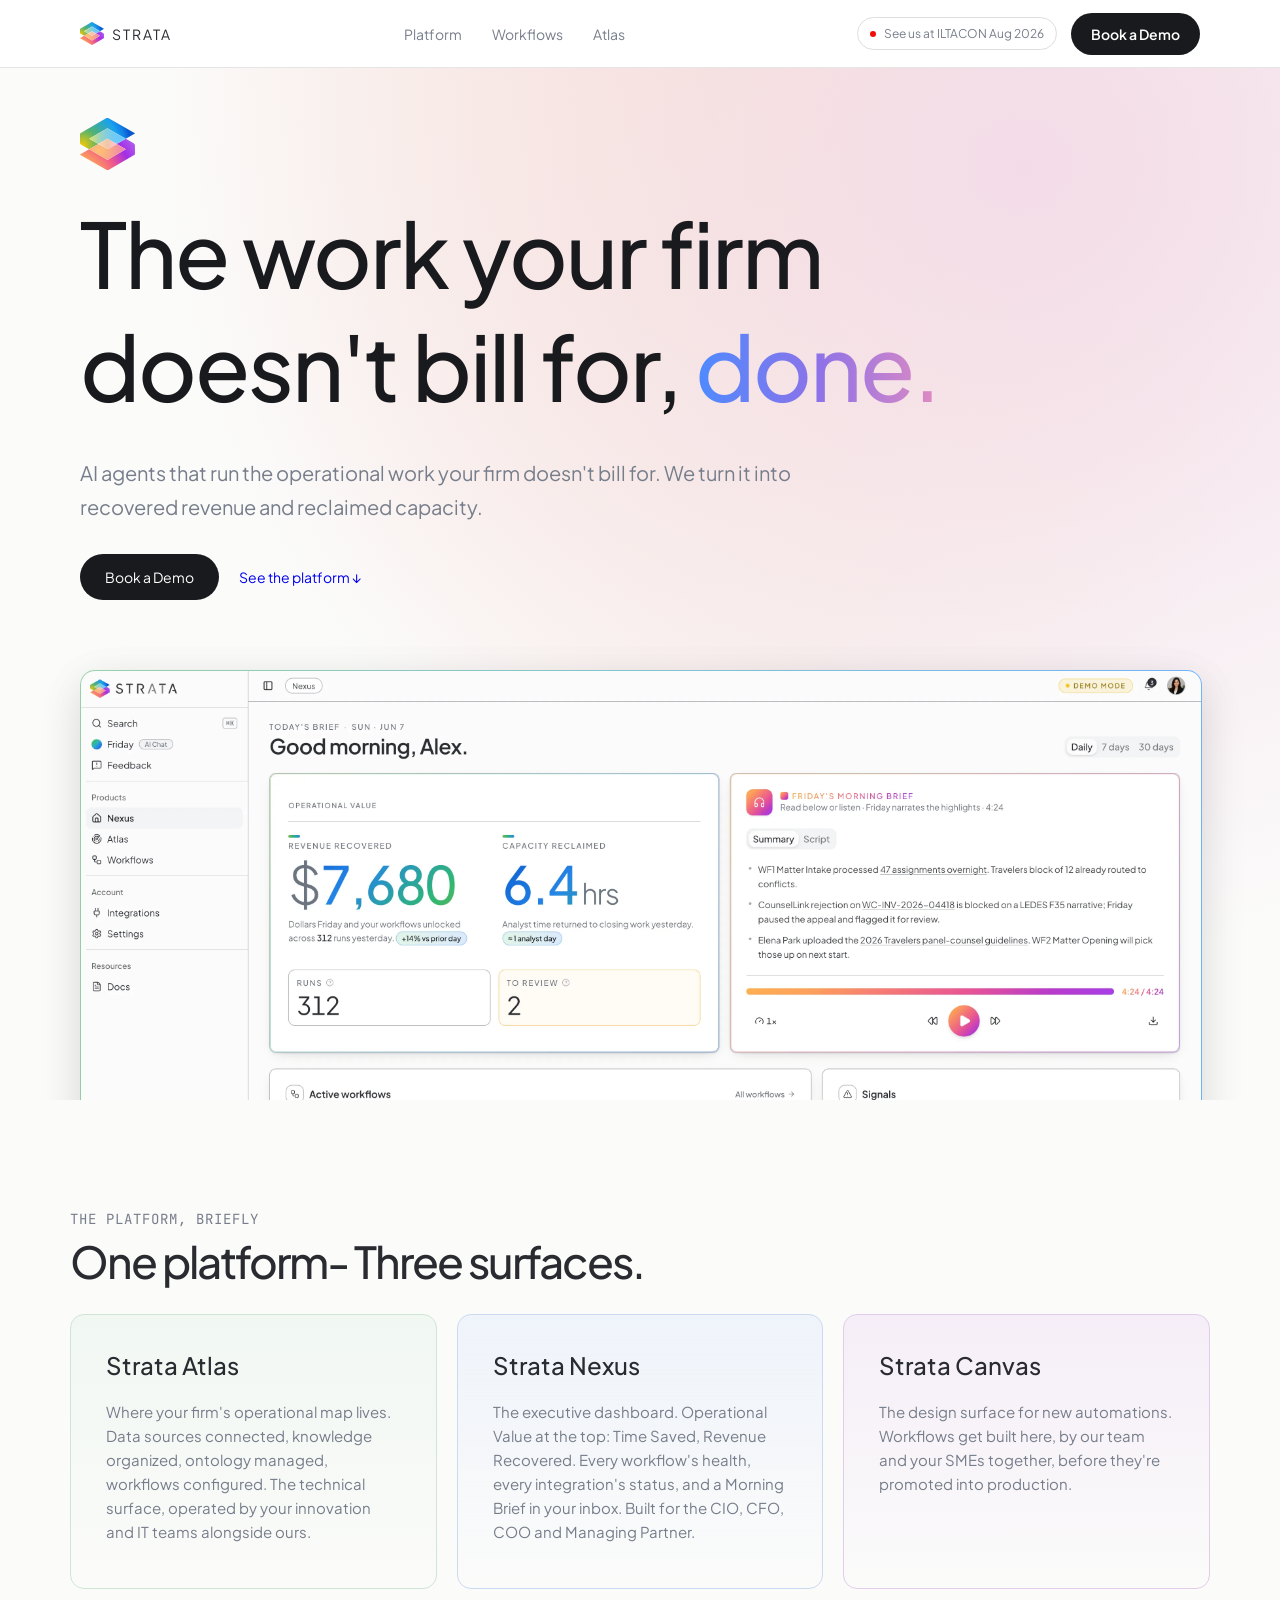
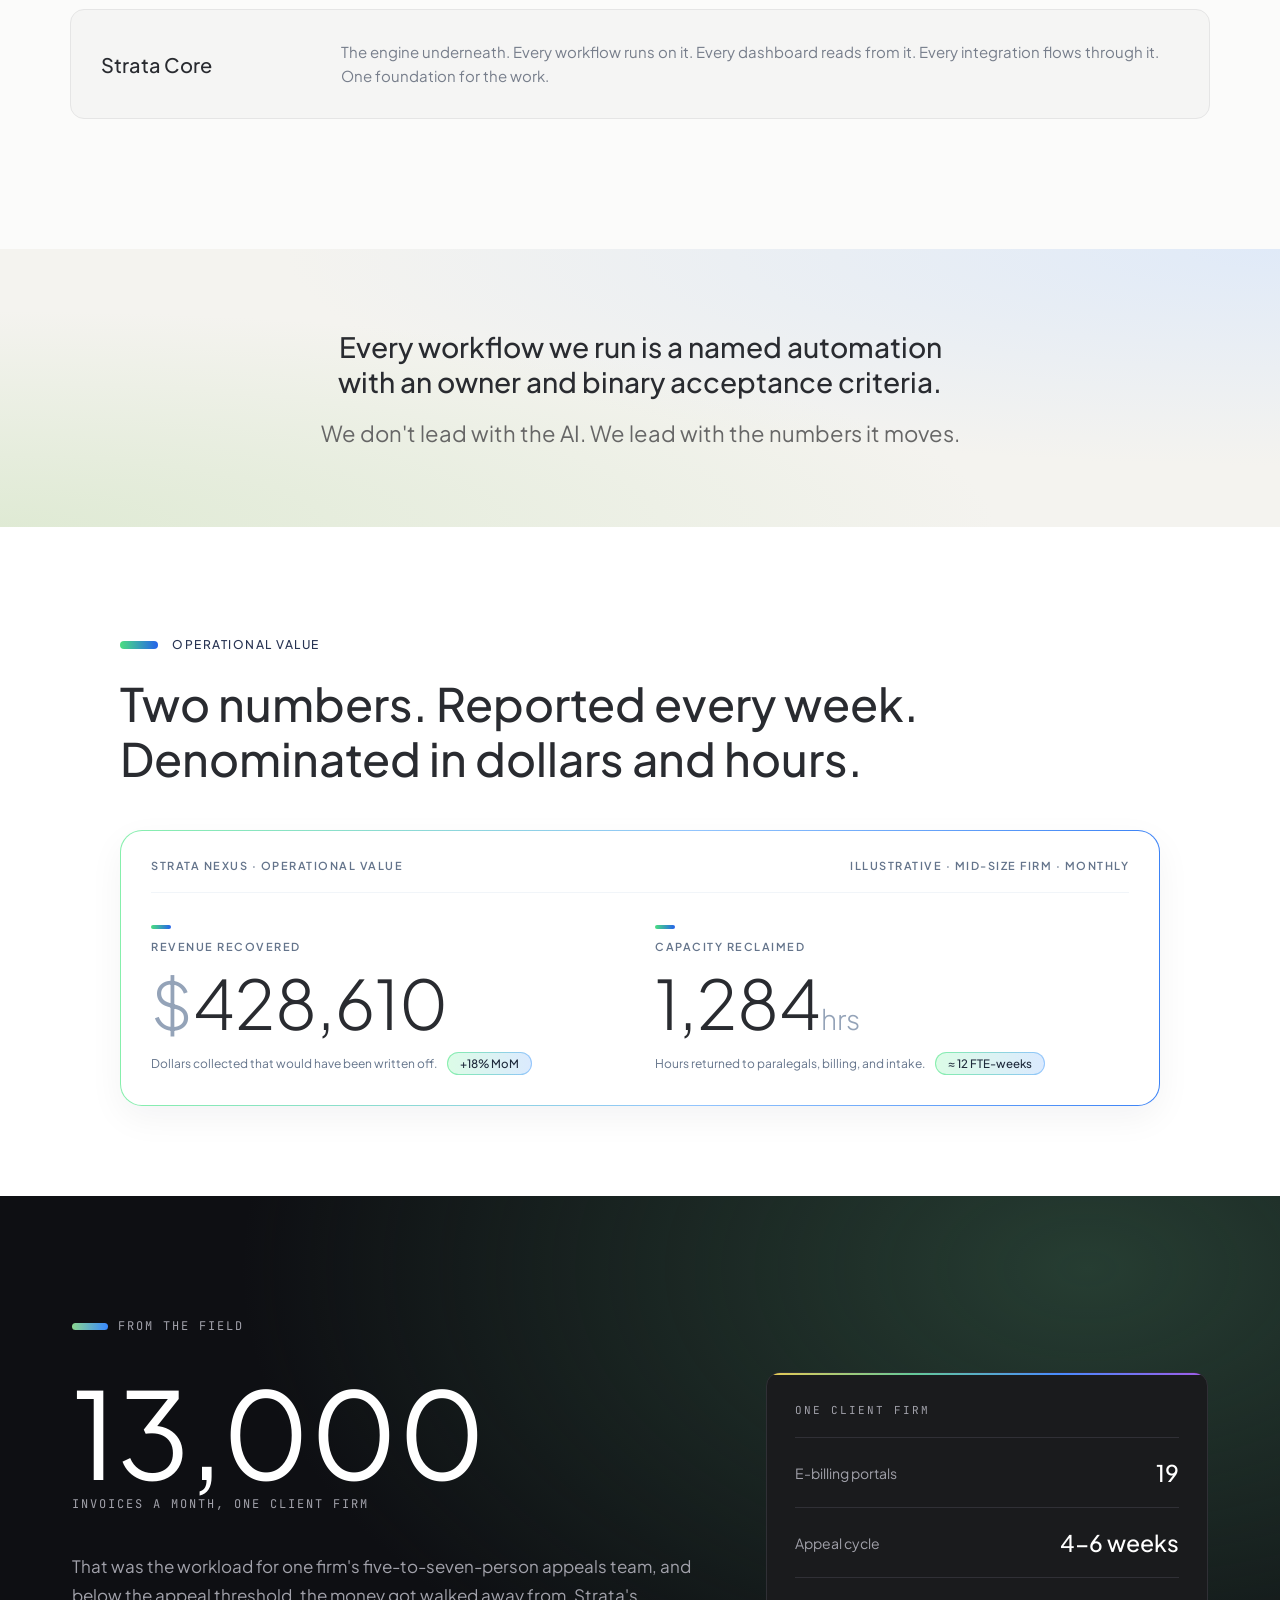
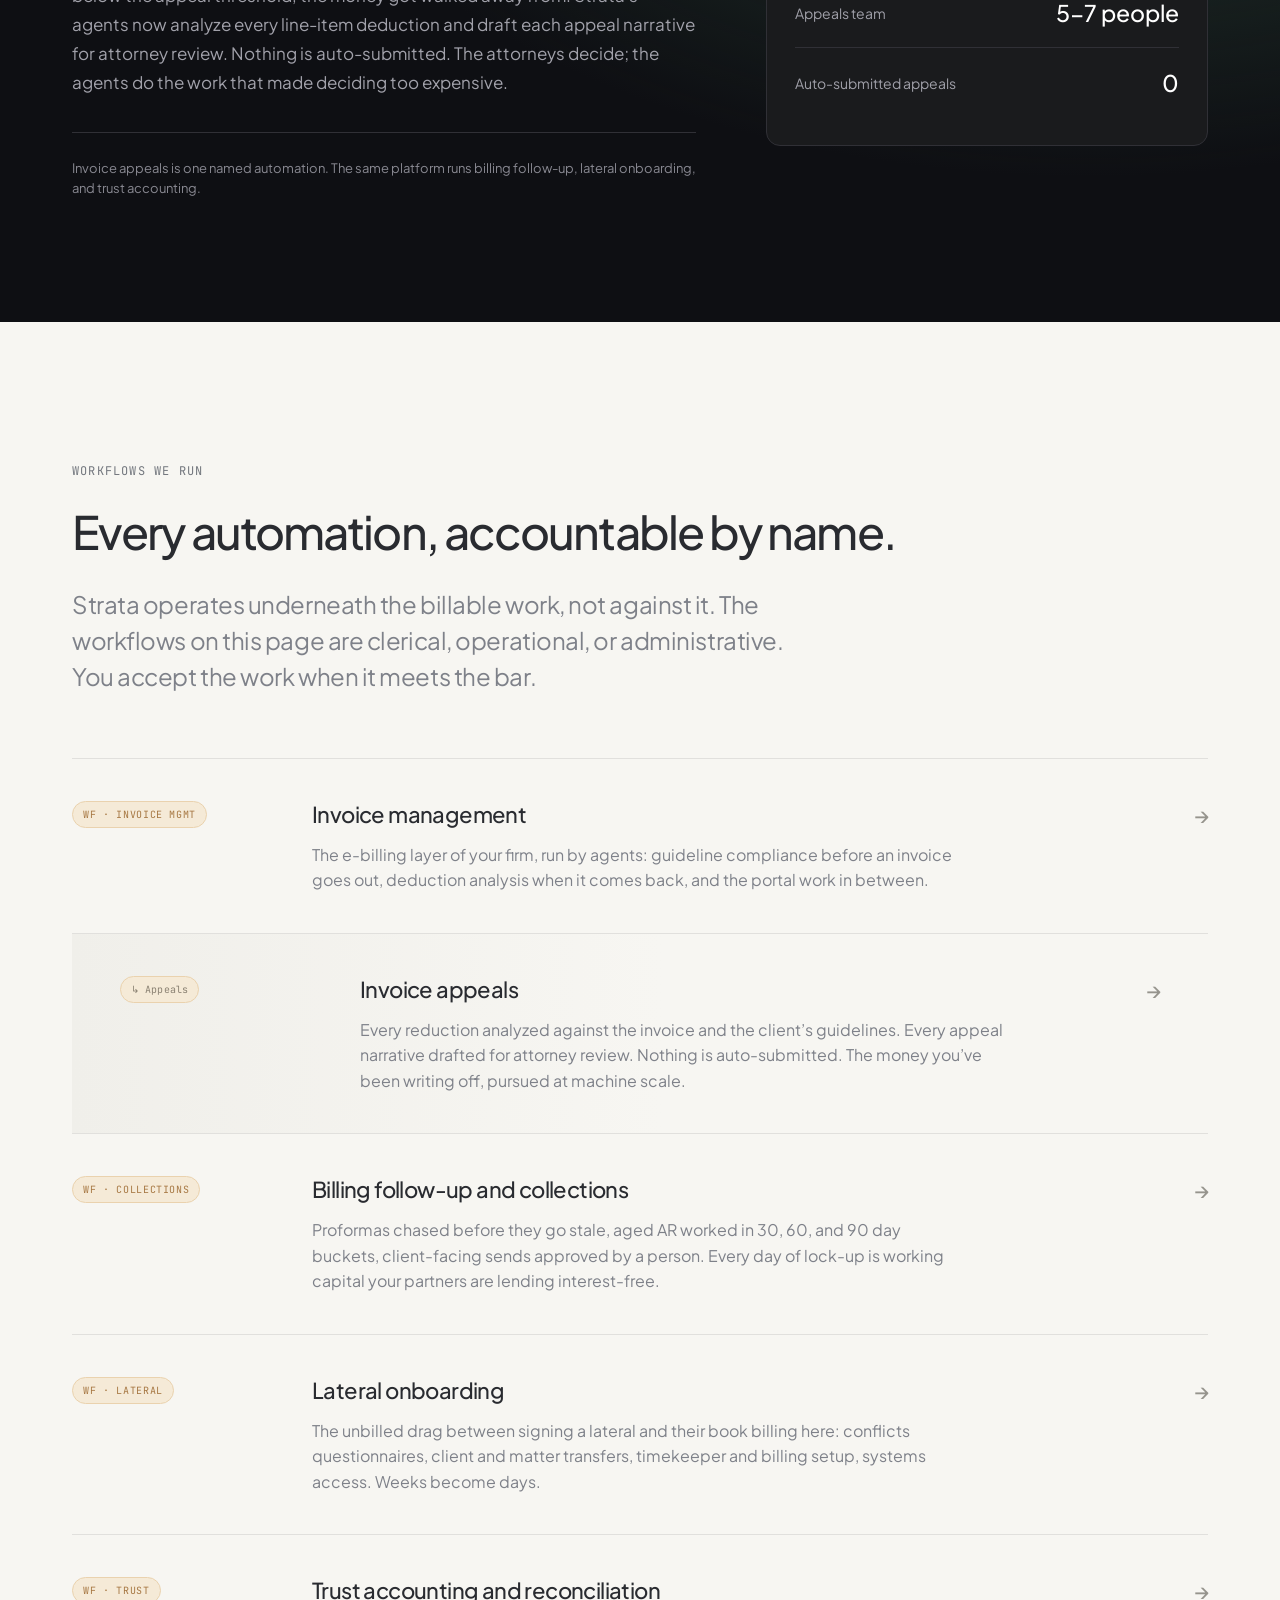
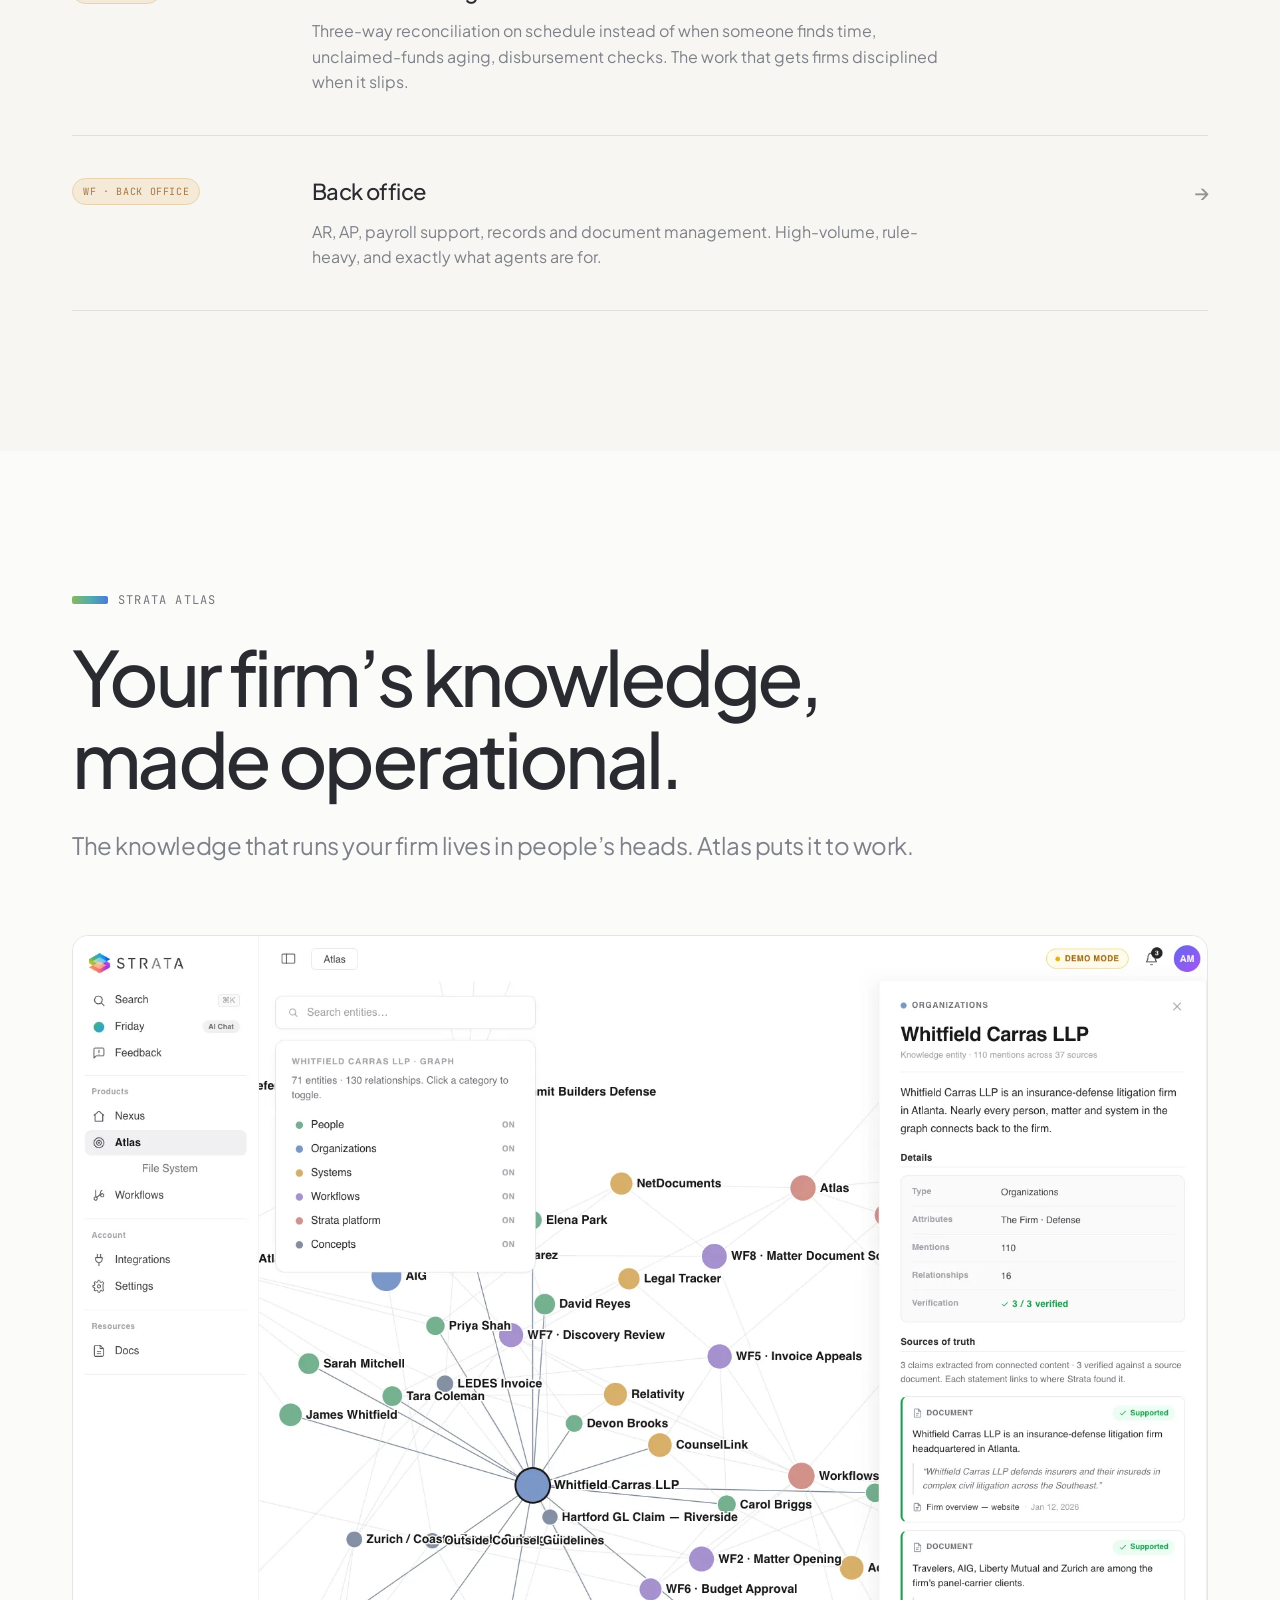
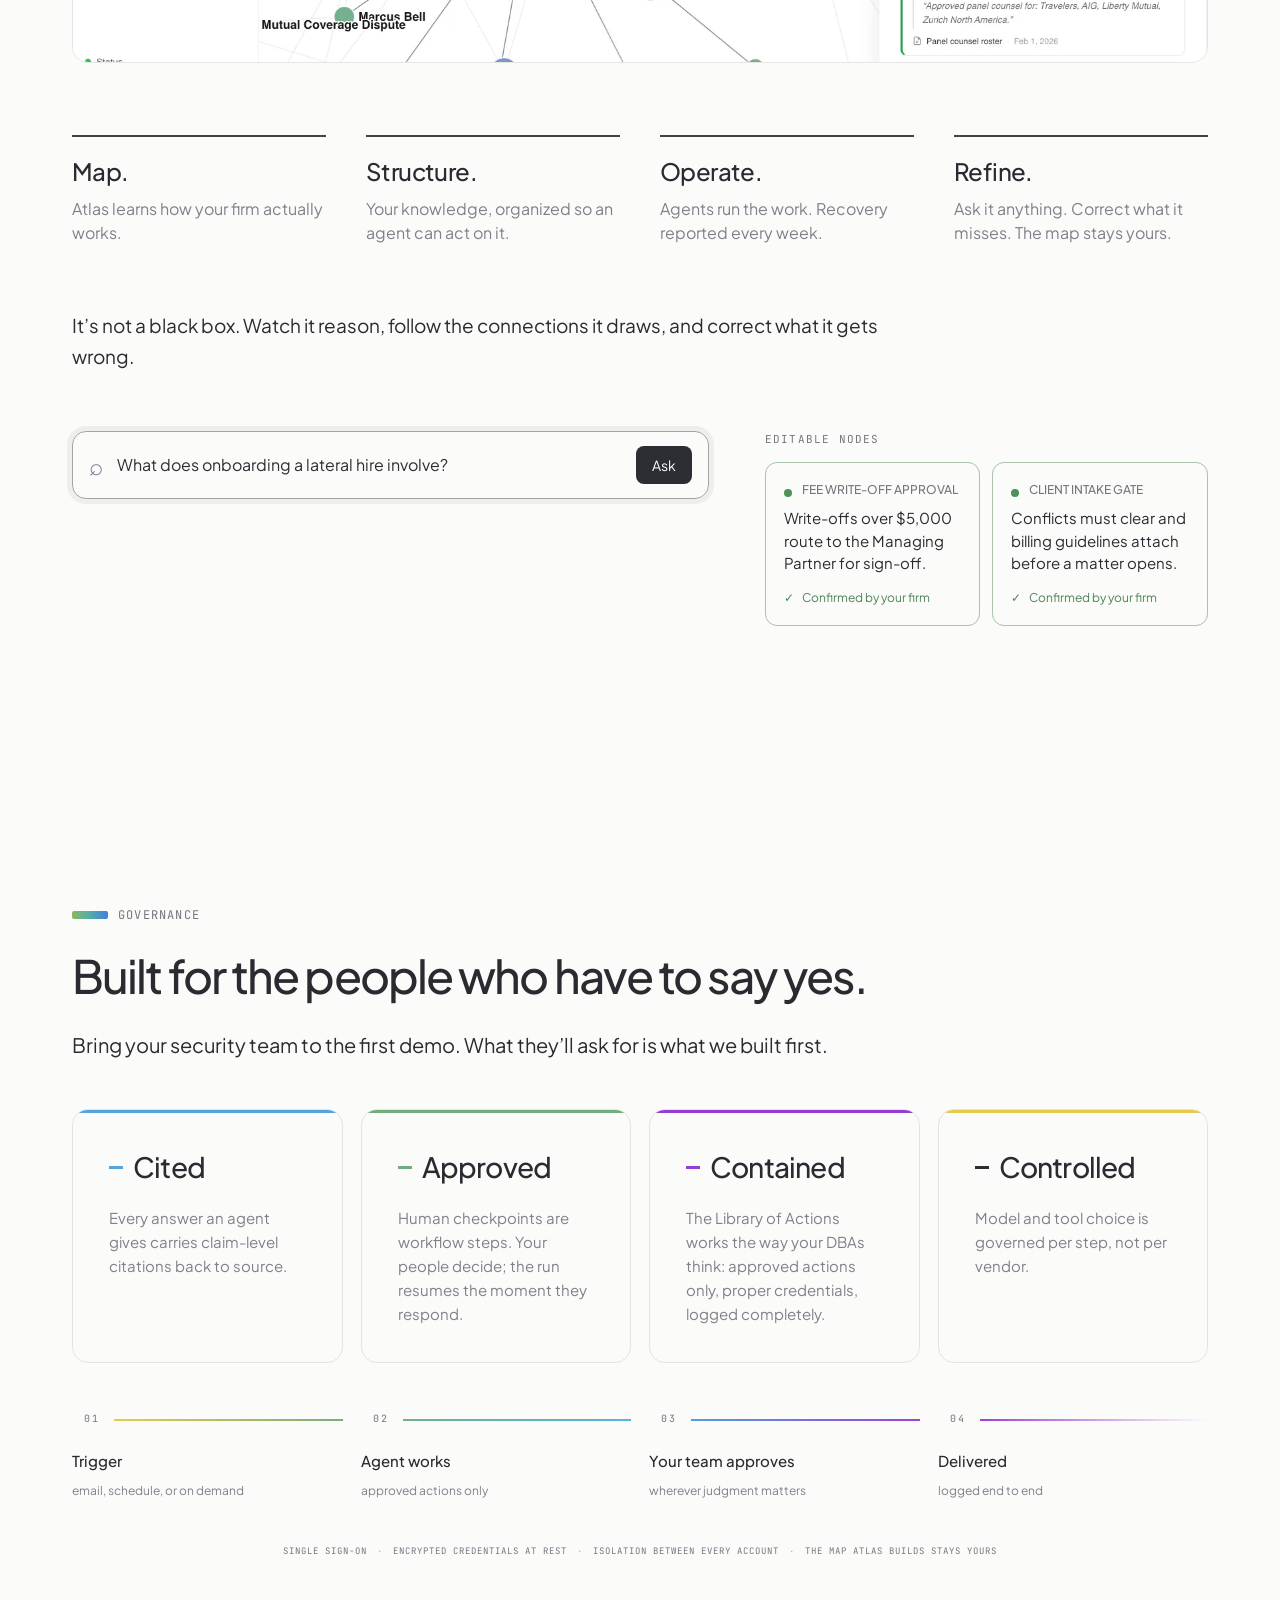
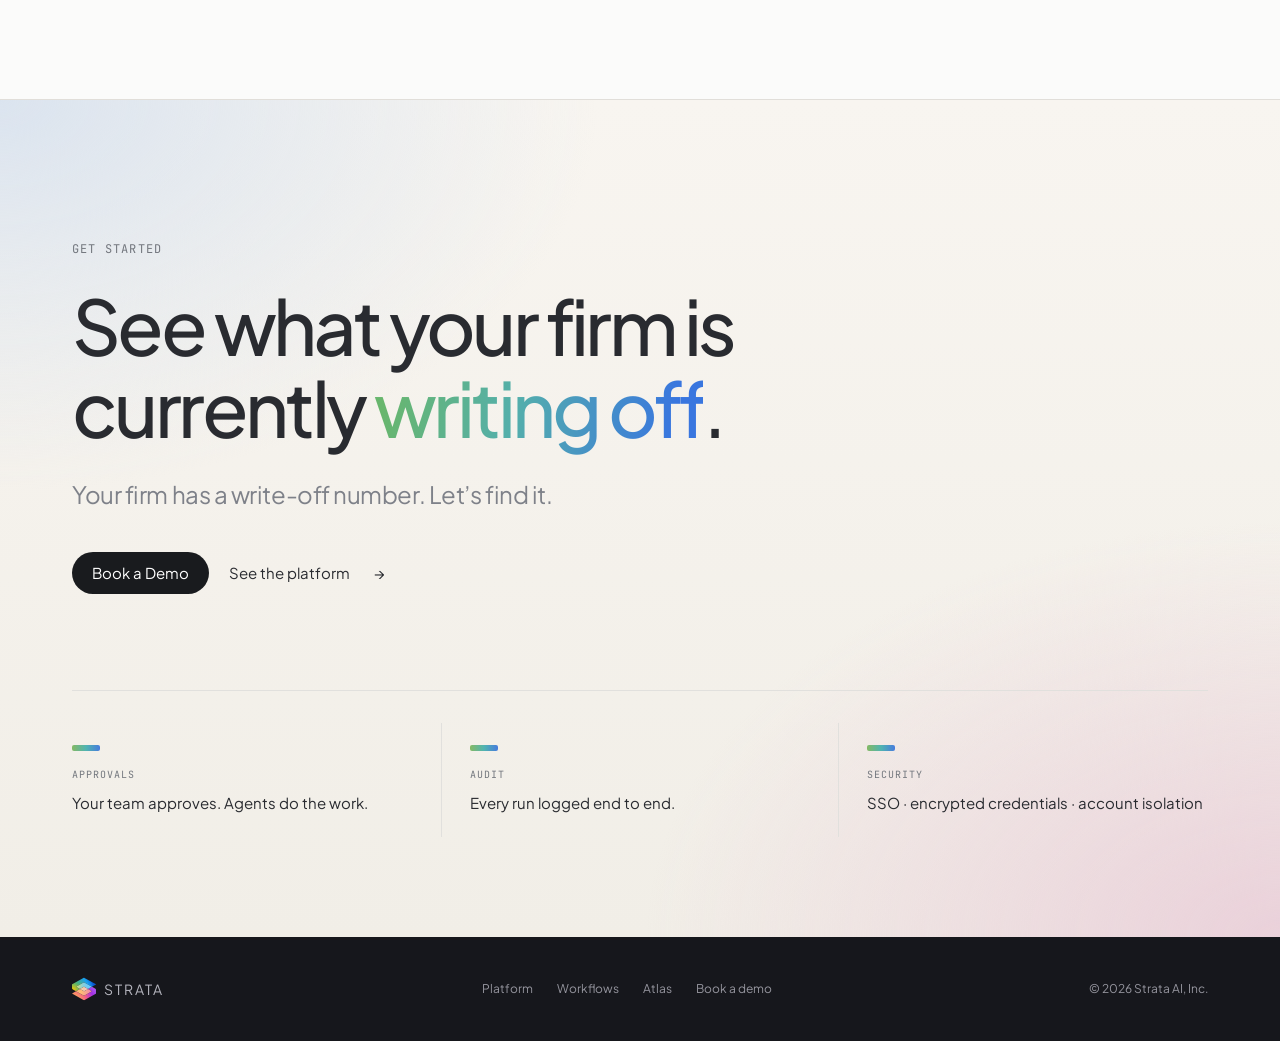
==== commit b27de951: "footer acabado" ====
--- a/index.html
+++ b/index.html
@@ -9,7 +9,7 @@
         <link rel="stylesheet" href="estils.css">
     </head>
     <body>
-        <section class="navbar">
+        <header class="navbar">
             <a href="#home" class="nav-logo">
                 <img src="exerciciStrata/assets/img/strata-icon.svg" alt="Strata icon" class="logo" width="30" height="50">
                 <Span>STRATA</Span>
@@ -21,9 +21,9 @@
             </nav>
             <div class="nav-search">
                 <p class="navbar-text">See us at ILTACON Aug 2026</p>
-                <p class="navbar-text">Book a Demo</p>
-            </div>
-        </section>
+                <a class="navbar-text" href="#get-started">Book a Demo</a>
+            </div>
+        </header>
         <main>
         <section class="hero" id="home">
             <div class="container">
@@ -326,7 +326,37 @@
   </div>
 </section>
 
+<section class="get-started" id="get-started" aria-labelledby="get-started-title">
+  <div class="container">
+    <header class="section-heading">
+      <p class="eyebrow">Get started</p>
+      <h2 class="display-title" id="get-started-title">See what your firm is<br class="desktop-break"> currently <span class="gradient-text">writing off</span>.</h2>
+      <p class="intro">Your firm has a write-off number. Let’s find it.</p>
+    </header>
+    <div class="actions">
+      <a class="button" href="#get-started">Book a Demo</a>
+      <a class="text-link" href="#platform">See the platform <span aria-hidden="true">→</span></a>
+    </div>
+    <ul class="trust-blocks" aria-label="Trust and security">
+      <li><h3 class="eyebrow">Approvals</h3><p>Your team approves. Agents do the work.</p></li>
+      <li><h3 class="eyebrow">Audit</h3><p>Every run logged end to end.</p></li>
+      <li><h3 class="eyebrow">Security</h3><p>SSO · encrypted credentials · account isolation</p></li>
+    </ul>
+  </div>
+</section>
+
         </main>
+<footer class="footer">
+    <div class="container footer-content">
+      <a class="footer-logo" href="#workflows" aria-label="Strata — back to Workflows"><img src="exerciciStrata/assets/img/strata-icon.svg" width="24" height="24" alt=""><span>STRATA</span></a>
+      <nav aria-label="Footer navigation">
+        <a href="#platform">Platform</a><a href="#workflows">Workflows</a><a href="#atlas">Atlas</a><a href="#get-started">Book a demo</a>
+      </nav>
+      <small>© 2026 Strata AI, Inc.</small>
+    </div>
+  </footer>
+
 
     </body>
 </html>
+
--- a/estils.css
+++ b/estils.css
@@ -76,7 +76,7 @@
     border-radius: 50%;
     background-color: #f00f07;
 }
-.nav-search p:last-child {
+.nav-search a {
     margin: 0;
     padding: 12px 20px;
     background-color: #191a1e;
@@ -86,7 +86,7 @@
     font-weight: 600;
     transition: box-shadow 0.3s ease, transform 0.3s ease;
 }
-.nav-search p:last-child:hover {
+.nav-search a:hover {
     box-shadow: 0 6px 18px rgba(45, 110, 255, 0.4);
     transform: translateY(-2px);
     cursor: pointer;
@@ -1831,3 +1831,640 @@
     }
 }
 
+
+
+.get-started, .get-started * {
+    box-sizing: border-box;
+}
+
+.get-started {
+    margin: 0;
+    background: #fbfbfa;
+    color: #2d2e33;
+    font-family: 'Plus Jakarta Sans', sans-serif;
+    font-size: 16px;
+    font-weight: 400;
+    line-height: 1.6;
+}
+
+.get-started h1, .get-started h2, .get-started h3, .get-started h4, .get-started p {
+    margin: 0;
+}
+
+.get-started h1, .get-started h2, .get-started h3, .get-started h4 {
+    font-weight: 500;
+}
+
+.get-started h1, .get-started h2 {
+    font-size: 46px;
+    line-height: 1.12;
+    letter-spacing: -1.9px;
+}
+
+.get-started a {
+    color: inherit;
+    text-decoration: none;
+    transition: color .18s, background-color .18s;
+}
+
+.get-started a:hover {
+    color: #3675bc;
+}
+
+.get-started a:focus-visible, .get-started input:focus-visible, .get-started [contenteditable]:focus-visible {
+    outline: 3px solid #397ec5;
+    outline-offset: 5px;
+    border-radius: 4px;
+}
+
+.get-started img {
+    display: block;
+    max-width: 100%;
+    height: auto;
+}
+
+.get-started ul, .get-started ol {
+    list-style: none;
+    margin: 0;
+    padding: 0;
+}
+
+.get-started, .get-started [id] {
+    scroll-margin-top: 24px;
+}
+
+.get-started .container {
+    width: calc(100% - 80px);
+    max-width: 1136px;
+    margin-left: auto;
+    margin-right: auto;
+}
+
+.get-started {
+    padding-top: 140px;
+    padding-bottom: 140px;
+}
+
+.get-started .eyebrow {
+    display: flex;
+    align-items: center;
+    gap: 10px;
+    margin-bottom: 26px;
+    color: #73777e;
+    font-family: 'JetBrains Mono', monospace;
+    font-size: 12px;
+    font-weight: 400;
+    line-height: 1.5;
+    letter-spacing: 1.2px;
+    text-transform: uppercase;
+}
+
+.get-started .eyebrow-mark::before {
+    content: '';
+    width: 36px;
+    height: 8px;
+    flex-shrink: 0;
+    border-radius: 2px;
+    background: linear-gradient(90deg, #8cb660, #50aeaa, #477cdd);
+}
+
+.get-started .intro {
+    margin-top: 28px;
+    color: #7e8189;
+    font-size: 24px;
+    line-height: 1.5;
+    letter-spacing: -.45px;
+}
+
+.get-started .display-title {
+    font-size: 76px;
+    line-height: 1.08;
+    letter-spacing: -3.6px;
+}
+
+.get-started .visually-hidden {
+    position: absolute;
+    width: 1px;
+    height: 1px;
+    padding: 0;
+    overflow: hidden;
+    clip-path: inset(50%);
+    white-space: nowrap;
+}
+
+@media (min-width: 768px) and (max-width: 1100px) {
+    .get-started .display-title {
+        font-size: 62px;
+    }
+}
+
+@media (max-width: 767px) {
+    .get-started .container {
+        width: calc(100% - 40px);
+    }
+    
+    .get-started {
+        padding-top: 96px;
+        padding-bottom: 96px;
+    }
+    
+    .get-started h1, .get-started h2 {
+        font-size: 30px;
+        line-height: 1.1;
+        letter-spacing: -1px;
+    }
+    
+    .get-started .eyebrow {
+        margin-bottom: 26px;
+        font-size: 11px;
+        letter-spacing: 1px;
+    }
+    
+    .get-started .eyebrow-mark {
+        gap: 10px;
+    }
+    
+    .get-started .intro {
+        margin-top: 28px;
+        font-size: 20px;
+        line-height: 1.5;
+        letter-spacing: -.3px;
+    }
+    
+    .get-started .display-title {
+        font-size: 44px;
+        line-height: 1.04;
+        letter-spacing: -1.9px;
+    }
+    
+    .get-started .desktop-break {
+        display: none;
+    }
+}
+
+@media (prefers-reduced-motion: reduce) {
+    .get-started a {
+        transition: none;
+    }
+}
+
+.get-started {
+    color: #292b30;
+}
+
+.get-started [id] {
+    scroll-margin-top: 90px;
+}
+
+.footer, .footer * {
+    box-sizing: border-box;
+}
+
+.footer {
+    margin: 0;
+    background: #fbfbfa;
+    color: #2d2e33;
+    font-family: 'Plus Jakarta Sans', sans-serif;
+    font-size: 16px;
+    font-weight: 400;
+    line-height: 1.6;
+}
+
+.footer h1, .footer h2, .footer h3, .footer h4, .footer p {
+    margin: 0;
+}
+
+.footer h1, .footer h2, .footer h3, .footer h4 {
+    font-weight: 500;
+}
+
+.footer h1, .footer h2 {
+    font-size: 46px;
+    line-height: 1.12;
+    letter-spacing: -1.9px;
+}
+
+.footer a {
+    color: inherit;
+    text-decoration: none;
+    transition: color .18s, background-color .18s;
+}
+
+.footer a:hover {
+    color: #3675bc;
+}
+
+.footer a:focus-visible, .footer input:focus-visible, .footer [contenteditable]:focus-visible {
+    outline: 3px solid #397ec5;
+    outline-offset: 5px;
+    border-radius: 4px;
+}
+
+.footer img {
+    display: block;
+    max-width: 100%;
+    height: auto;
+}
+
+.footer ul, .footer ol {
+    list-style: none;
+    margin: 0;
+    padding: 0;
+}
+
+.footer, .footer [id] {
+    scroll-margin-top: 24px;
+}
+
+.footer .container {
+    width: calc(100% - 80px);
+    max-width: 1136px;
+    margin-left: auto;
+    margin-right: auto;
+}
+
+.footer .eyebrow {
+    display: flex;
+    align-items: center;
+    gap: 10px;
+    margin-bottom: 26px;
+    color: #73777e;
+    font-family: 'JetBrains Mono', monospace;
+    font-size: 12px;
+    font-weight: 400;
+    line-height: 1.5;
+    letter-spacing: 1.2px;
+    text-transform: uppercase;
+}
+
+.footer .eyebrow-mark::before {
+    content: '';
+    width: 36px;
+    height: 8px;
+    flex-shrink: 0;
+    border-radius: 2px;
+    background: linear-gradient(90deg, #8cb660, #50aeaa, #477cdd);
+}
+
+.footer .intro {
+    margin-top: 28px;
+    color: #7e8189;
+    font-size: 24px;
+    line-height: 1.5;
+    letter-spacing: -.45px;
+}
+
+.footer .display-title {
+    font-size: 76px;
+    line-height: 1.08;
+    letter-spacing: -3.6px;
+}
+
+.footer .visually-hidden {
+    position: absolute;
+    width: 1px;
+    height: 1px;
+    padding: 0;
+    overflow: hidden;
+    clip-path: inset(50%);
+    white-space: nowrap;
+}
+
+@media (min-width: 768px) and (max-width: 1100px) {
+    .footer .display-title {
+        font-size: 62px;
+    }
+}
+
+@media (max-width: 767px) {
+    .footer .container {
+        width: calc(100% - 40px);
+    }
+    
+    .footer h1, .footer h2 {
+        font-size: 30px;
+        line-height: 1.1;
+        letter-spacing: -1px;
+    }
+    
+    .footer .eyebrow {
+        margin-bottom: 26px;
+        font-size: 11px;
+        letter-spacing: 1px;
+    }
+    
+    .footer .eyebrow-mark {
+        gap: 10px;
+    }
+    
+    .footer .intro {
+        margin-top: 28px;
+        font-size: 20px;
+        line-height: 1.5;
+        letter-spacing: -.3px;
+    }
+    
+    .footer .display-title {
+        font-size: 44px;
+        line-height: 1.04;
+        letter-spacing: -1.9px;
+    }
+    
+    .footer .desktop-break {
+        display: none;
+    }
+}
+
+@media (prefers-reduced-motion: reduce) {
+    .footer a {
+        transition: none;
+    }
+}
+
+.footer {
+    color: #292b30;
+}
+
+.footer [id] {
+    scroll-margin-top: 90px;
+}
+
+.get-started {
+    padding-bottom: 100px;
+    border-top: 1px solid #e1ded9;
+    background: radial-gradient(ellipse at 0 0, #dbe4ef, transparent 33%), radial-gradient(ellipse at 100% 100%, #ead1da, transparent 35%), linear-gradient(#f8f5f0, #f1eee7);
+}
+
+.get-started .display-title {
+    max-width: 1000px;
+}
+
+.get-started .gradient-text {
+    background: linear-gradient(100deg, #68b66d 5%, #54afab 43%, #3976df 90%);
+    color: transparent;
+    background-clip: text;
+    -webkit-background-clip: text;
+}
+
+.get-started .actions {
+    display: flex;
+    align-items: center;
+    gap: 20px;
+    margin-top: 40px;
+}
+
+.get-started .button {
+    display: inline-flex;
+    align-items: center;
+    justify-content: center;
+    padding: 10px 20px;
+    border-radius: 30px;
+    background: #191b1e;
+    color: #fff;
+    font-size: 15px;
+    line-height: 1.5;
+}
+
+.get-started .button:hover {
+    background: #3c4b5f;
+    color: #fff;
+}
+
+.get-started .text-link {
+    display: inline-flex;
+    align-items: center;
+    gap: 24px;
+    font-size: 15px;
+}
+
+.get-started .trust-blocks {
+    display: flex;
+    margin-top: 96px;
+    padding-top: 32px;
+    border-top: 1px solid #e1e0dd;
+}
+
+.get-started .trust-blocks li {
+    flex: 1;
+    min-width: 0;
+    padding: 22px 28px;
+    border-left: 1px solid #e1e0dd;
+}
+
+.get-started .trust-blocks li:first-child {
+    padding-left: 0;
+    border: 0;
+}
+
+.get-started .trust-blocks li:last-child {
+    padding-right: 0;
+}
+
+.get-started .trust-blocks .eyebrow {
+    display: block;
+    margin-bottom: 10px;
+    font-size: 10px;
+    letter-spacing: 1px;
+}
+
+.get-started .trust-blocks .eyebrow::before {
+    content: '';
+    display: block;
+    width: 28px;
+    height: 6px;
+    margin-bottom: 16px;
+    border-radius: 2px;
+    background: linear-gradient(90deg, #85b964, #50b4b1, #477cdd);
+}
+
+.get-started .trust-blocks p {
+    font-size: 15px;
+    line-height: 1.5;
+}
+
+.footer {
+    padding-top: 40px;
+    padding-bottom: 40px;
+    color: #95959e;
+    background: #16171c;
+}
+
+.footer .footer-content {
+    display: flex;
+    justify-content: space-between;
+    align-items: center;
+    gap: 24px;
+}
+
+.footer .footer-logo {
+    flex-shrink: 0;
+}
+
+.footer .footer-logo img {
+    width: 108px;
+}
+
+.footer nav {
+    display: flex;
+    align-items: center;
+    flex-wrap: wrap;
+    justify-content: center;
+    gap: 24px;
+    font-size: 12px;
+}
+
+.footer a:hover {
+    color: #fff;
+}
+
+.footer small {
+    font-size: 12px;
+}
+
+@media (min-width: 768px) and (max-width: 1100px) {
+    .get-started .trust-blocks li {
+        padding-left: 18px;
+        padding-right: 18px;
+    }
+}
+
+@media (max-width: 767px) {
+    .get-started {
+        padding-top: 140px;
+        padding-bottom: 96px;
+        background: radial-gradient(ellipse at 0 0, #dbe4ef, transparent 32%), radial-gradient(ellipse at 100% 100%, #ead1da, transparent 40%), linear-gradient(#f8f5f0, #f1eee7);
+    }
+    
+    .get-started .display-title {
+        font-size: 42px;
+        line-height: 1.03;
+        letter-spacing: -1.7px;
+    }
+    
+    .get-started .intro {
+        font-size: 18px;
+    }
+    
+    .get-started .actions {
+        gap: 18px;
+        margin-top: 40px;
+    }
+    
+    .get-started .button {
+        padding: 11px 18px;
+        font-size: 13px;
+    }
+    
+    .get-started .text-link {
+        gap: 14px;
+        font-size: 13px;
+    }
+    
+    .get-started .trust-blocks {
+        flex-direction: column;
+        padding-top: 32px;
+        margin-top: 96px;
+    }
+    
+    .get-started .trust-blocks li, .get-started .trust-blocks li:first-child, .get-started .trust-blocks li:last-child {
+        padding: 24px 0;
+        border-left: 0;
+        border-bottom: 1px solid #e1e0dd;
+    }
+    
+    .get-started .trust-blocks li:last-child {
+        border-bottom: 0;
+    }
+    
+    .get-started .trust-blocks p {
+        font-size: 15px;
+    }
+    
+    .footer {
+        padding-top: 36px;
+        padding-bottom: 36px;
+    }
+    
+    .footer .footer-content {
+        flex-direction: column;
+        align-items: flex-start;
+        gap: 28px;
+    }
+    
+    .footer nav {
+        justify-content: flex-start;
+        column-gap: 20px;
+        row-gap: 14px;
+    }
+}
+
+.footer .footer-logo {
+    display: flex;
+    align-items: center;
+    gap: 8px;
+    letter-spacing: 2px;
+    font-size: 14px;
+    color: #b5b5be;
+}
+
+.footer .footer-logo img {
+    width: 24px;
+    height: 24px;
+}
+
+@media (max-width: 1100px) {
+    .from-field .container {
+        flex-direction: column;
+        align-items: stretch;
+        gap: 40px;
+    }
+
+    .field-card {
+        width: 100%;
+        box-sizing: border-box;
+    }
+
+    .hero-title {
+        font-size: 64px;
+    }
+}
+
+@media (max-width: 767px) {
+    .hero {
+        min-height: 0;
+        padding-bottom: 60px;
+    }
+
+    .hero .container {
+        padding: 118px 20px 0;
+    }
+
+    .hero-title {
+        font-size: 44px;
+        line-height: 1.1;
+        letter-spacing: -1.5px;
+    }
+
+    .hero-description {
+        font-size: 18px;
+    }
+
+    .from-field {
+        padding: 90px 20px;
+    }
+
+    .field-number {
+        font-size: 76px;
+    }
+}
+
+
+.nav-search a {
+    text-decoration: none;
+}
+
+.navbar a:focus-visible {
+    outline: 2px solid #4d8bff;
+    outline-offset: 4px;
+}
+
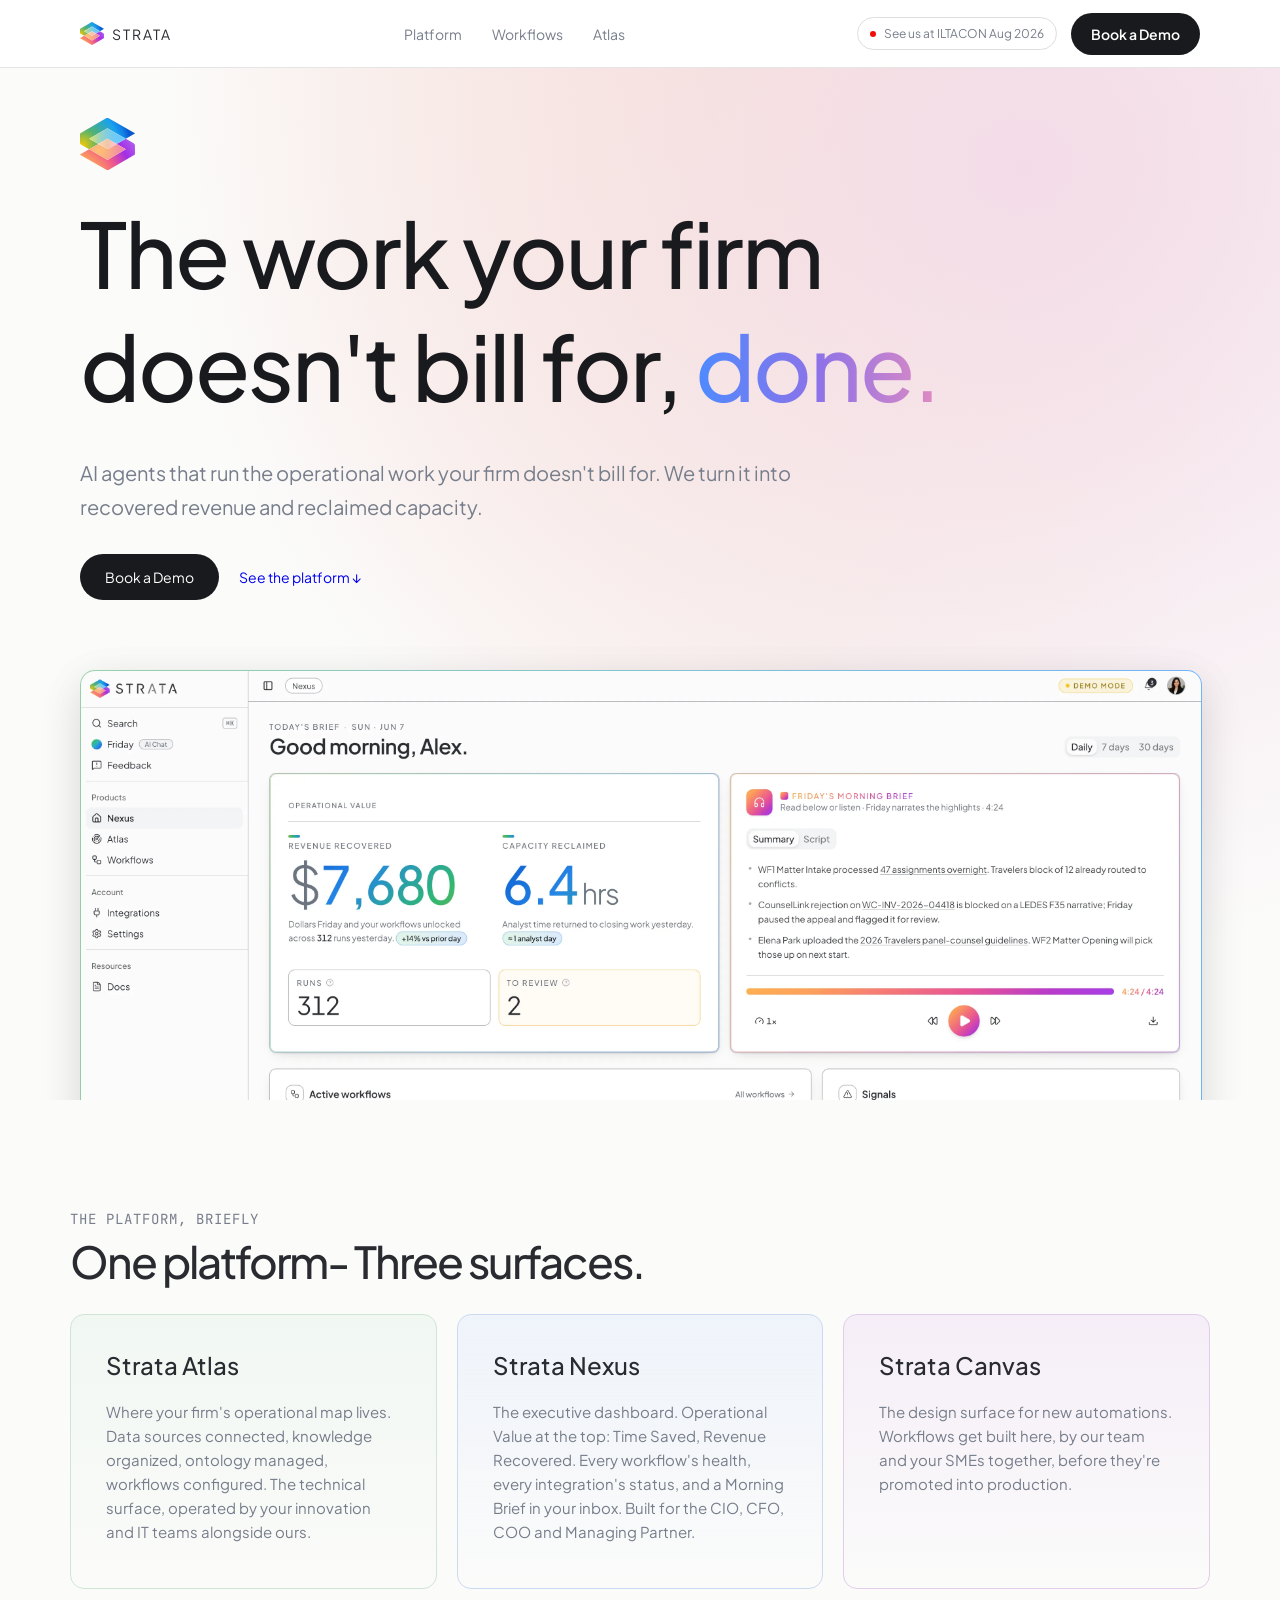
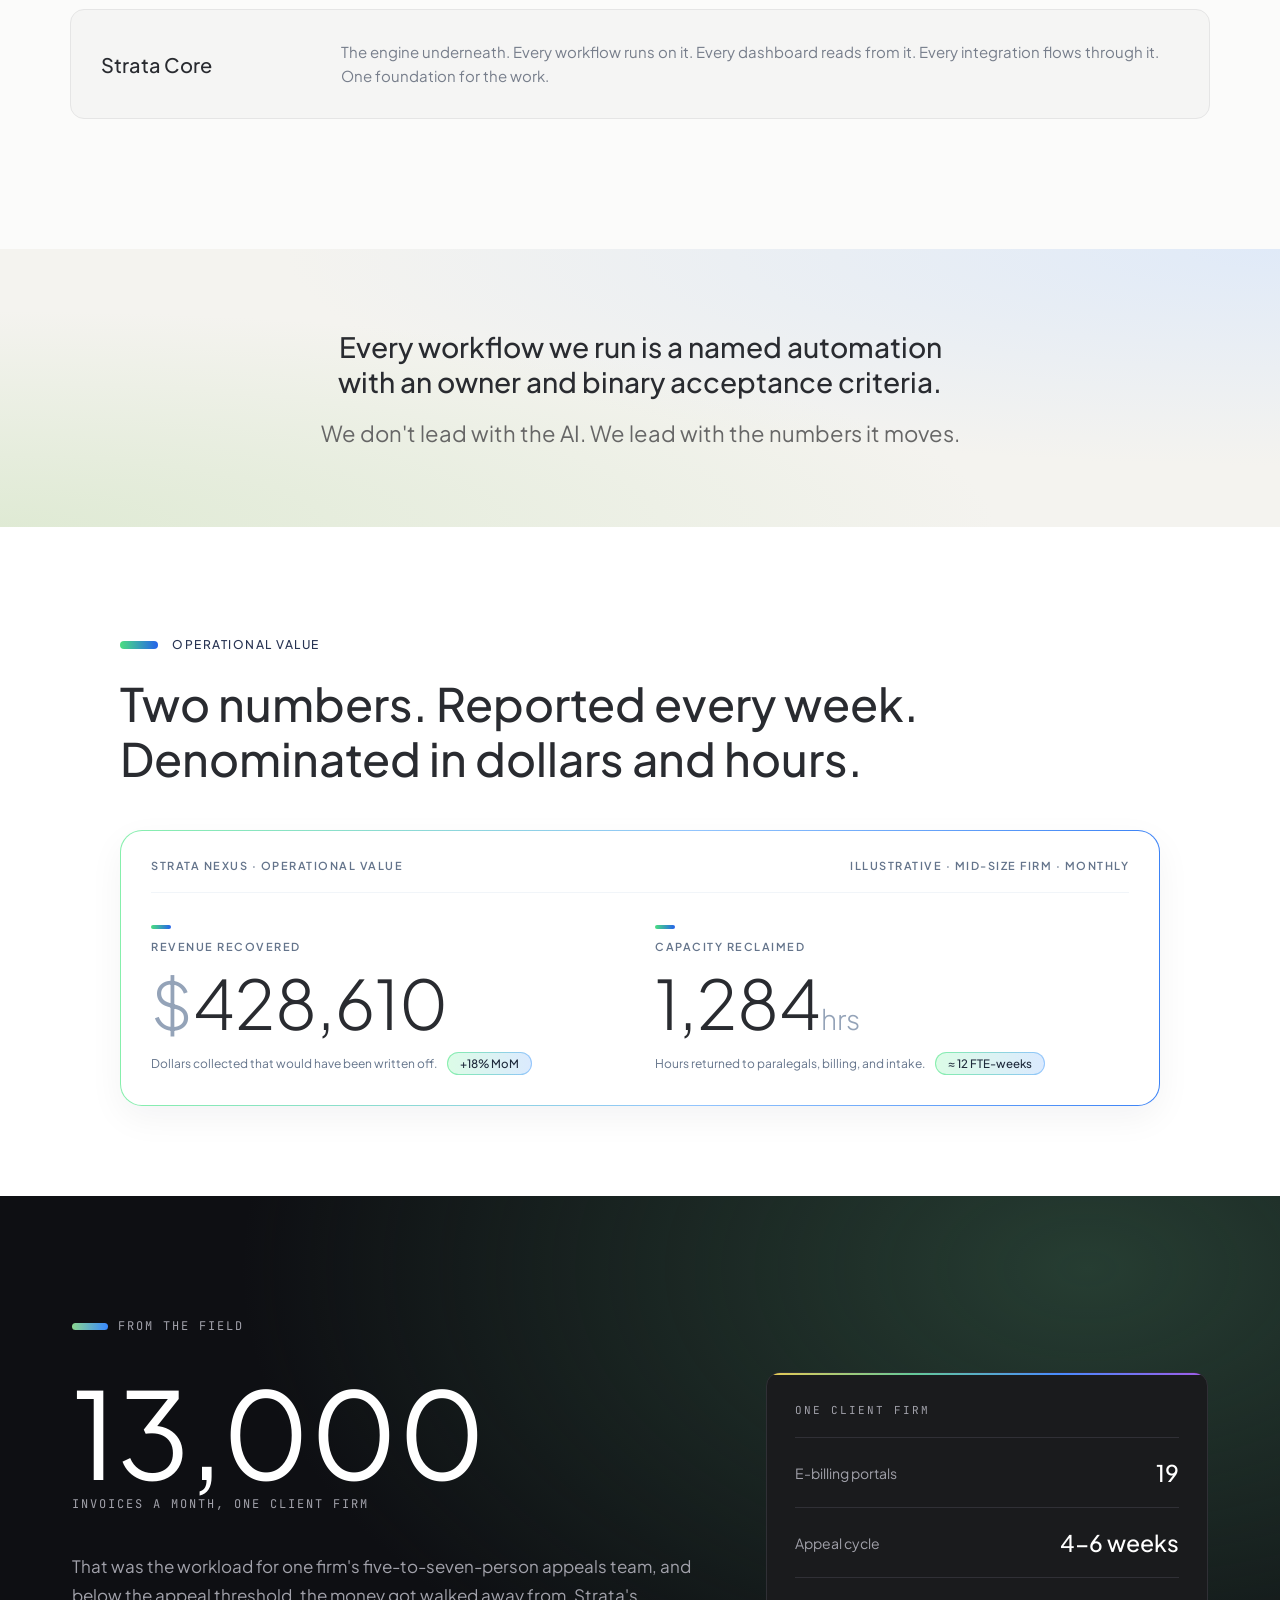
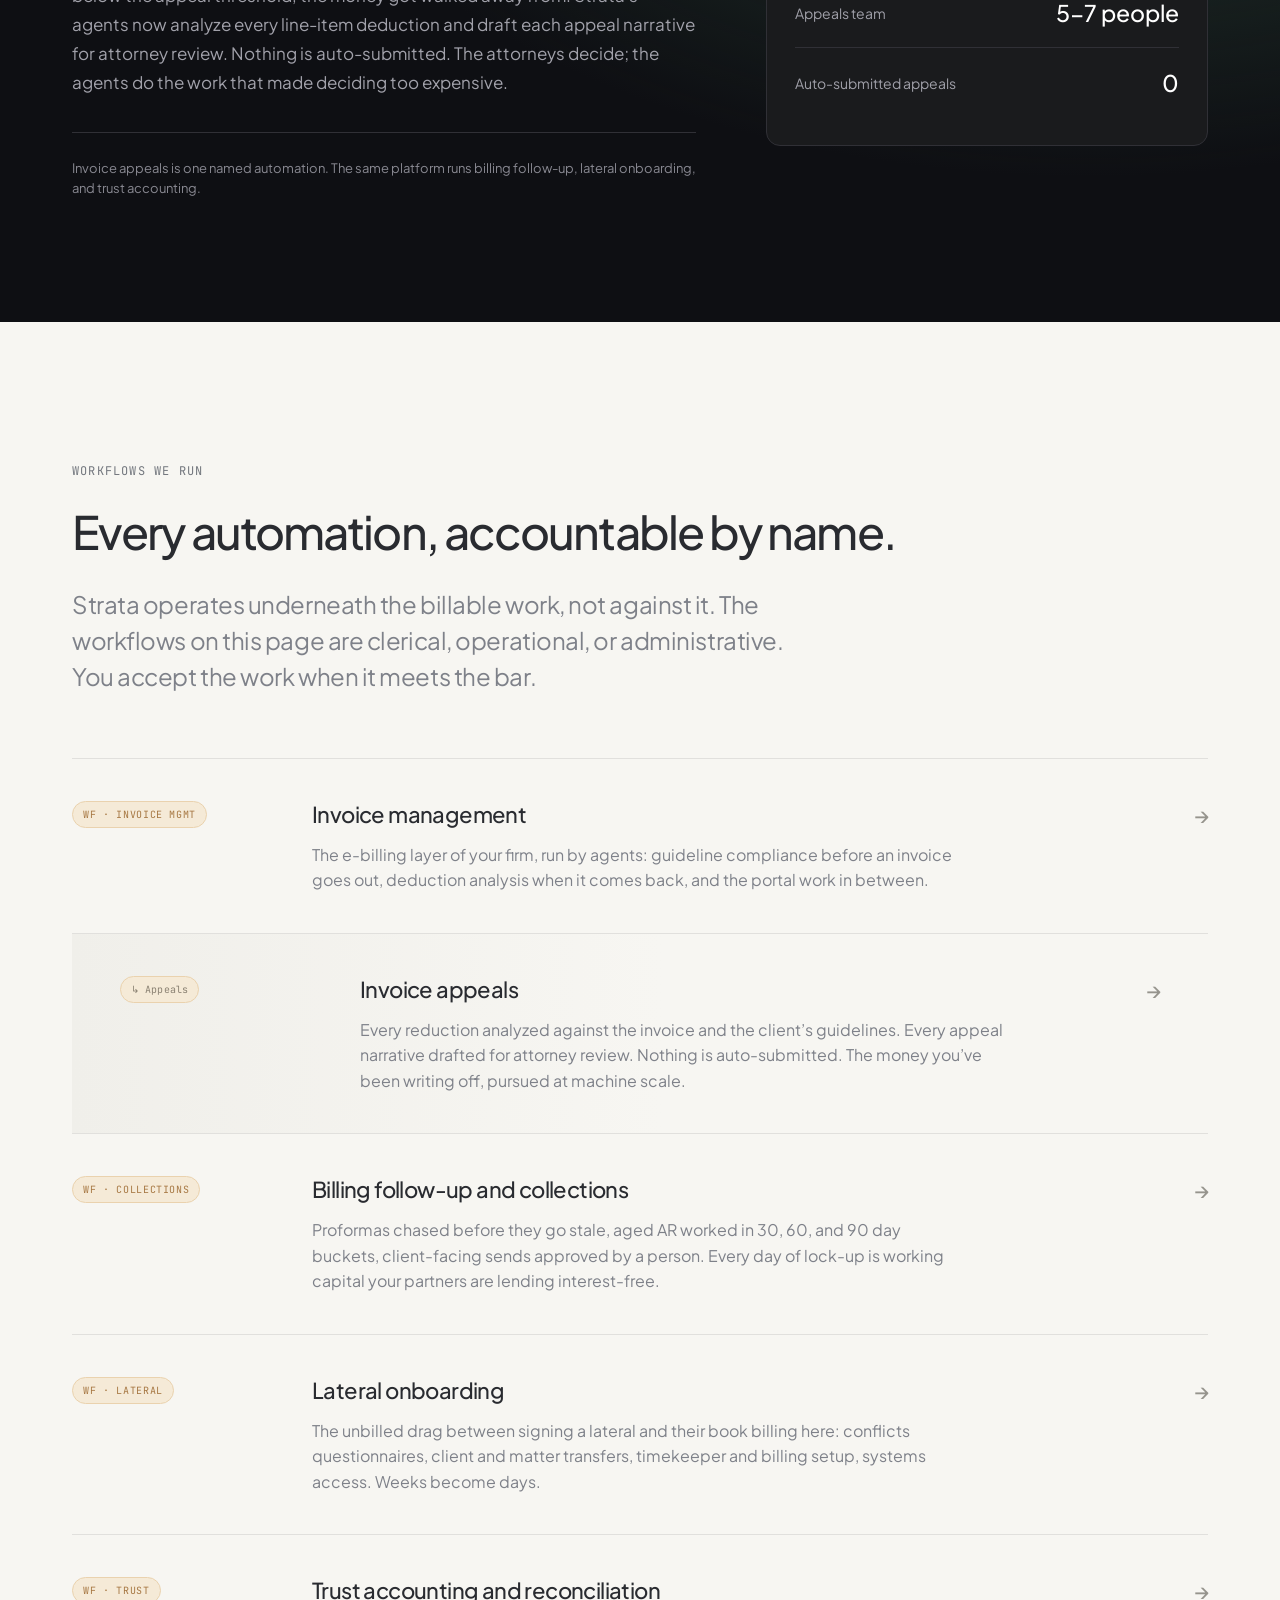
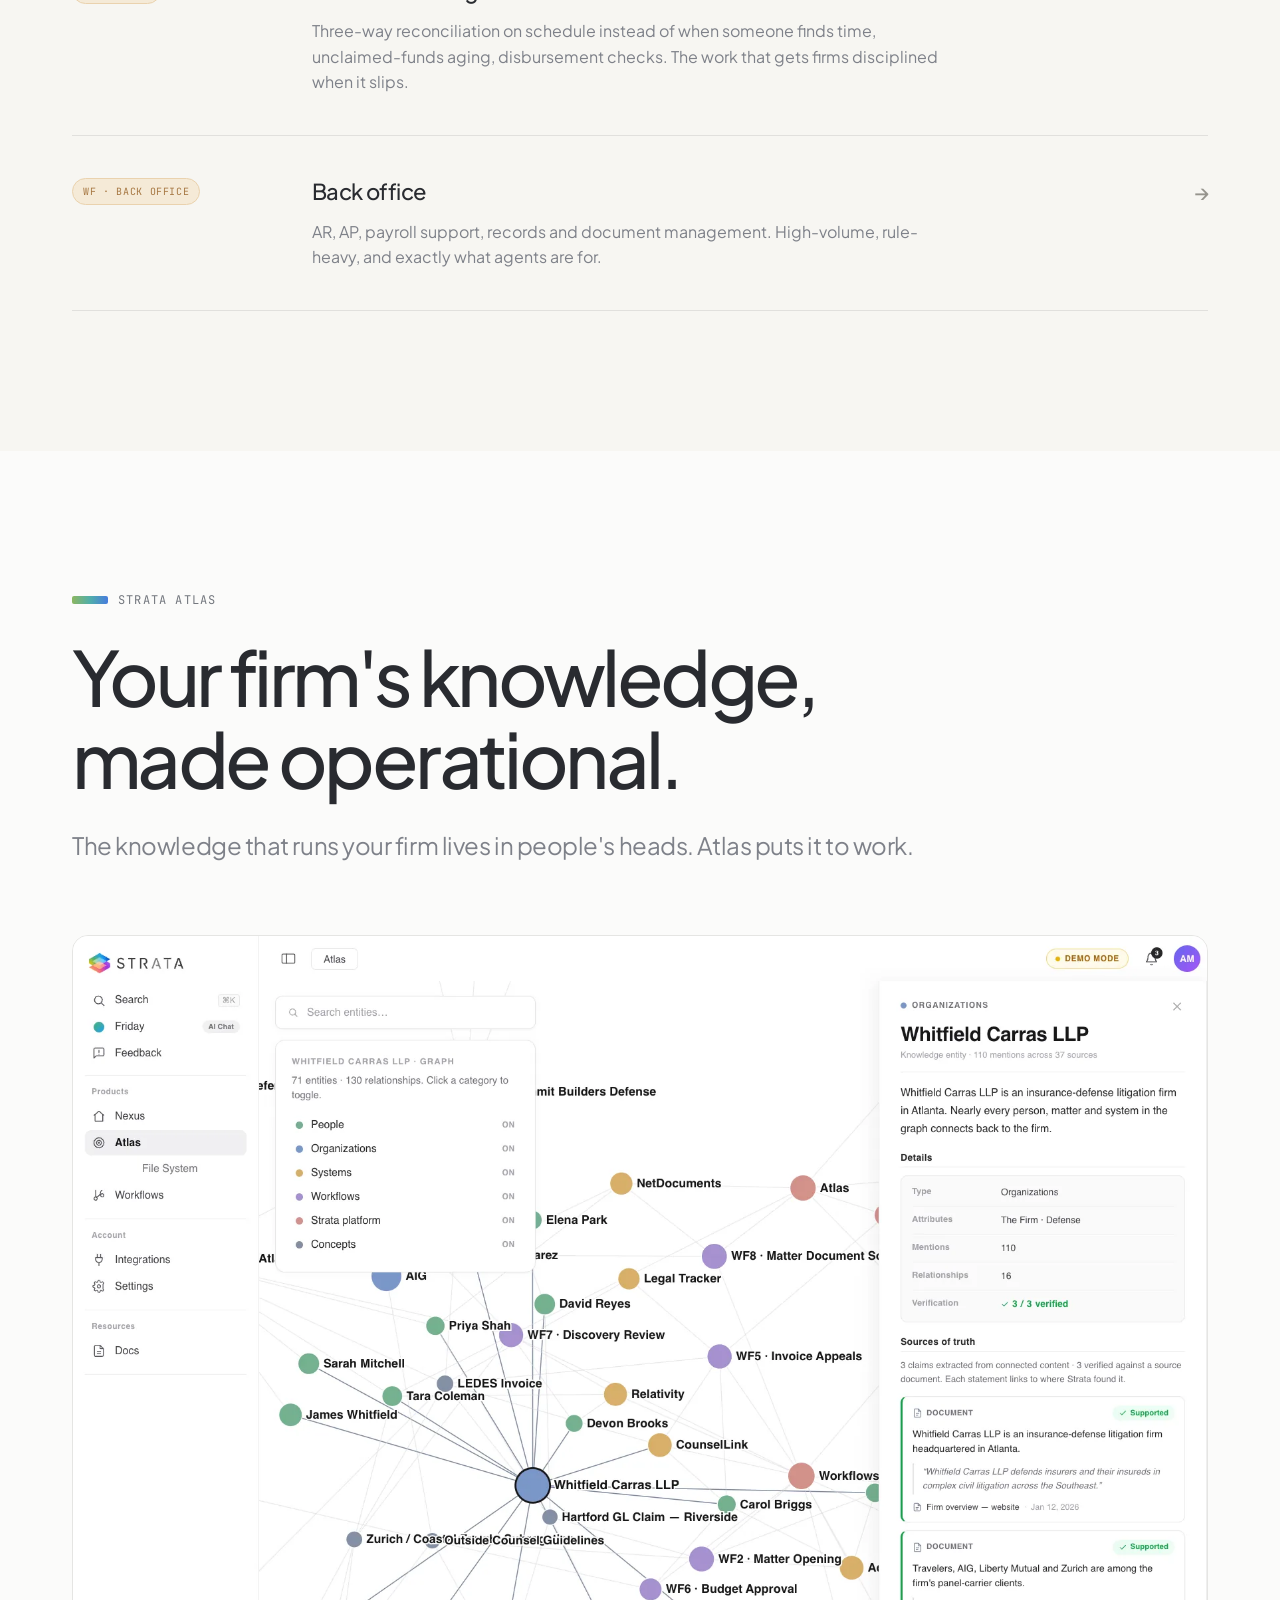
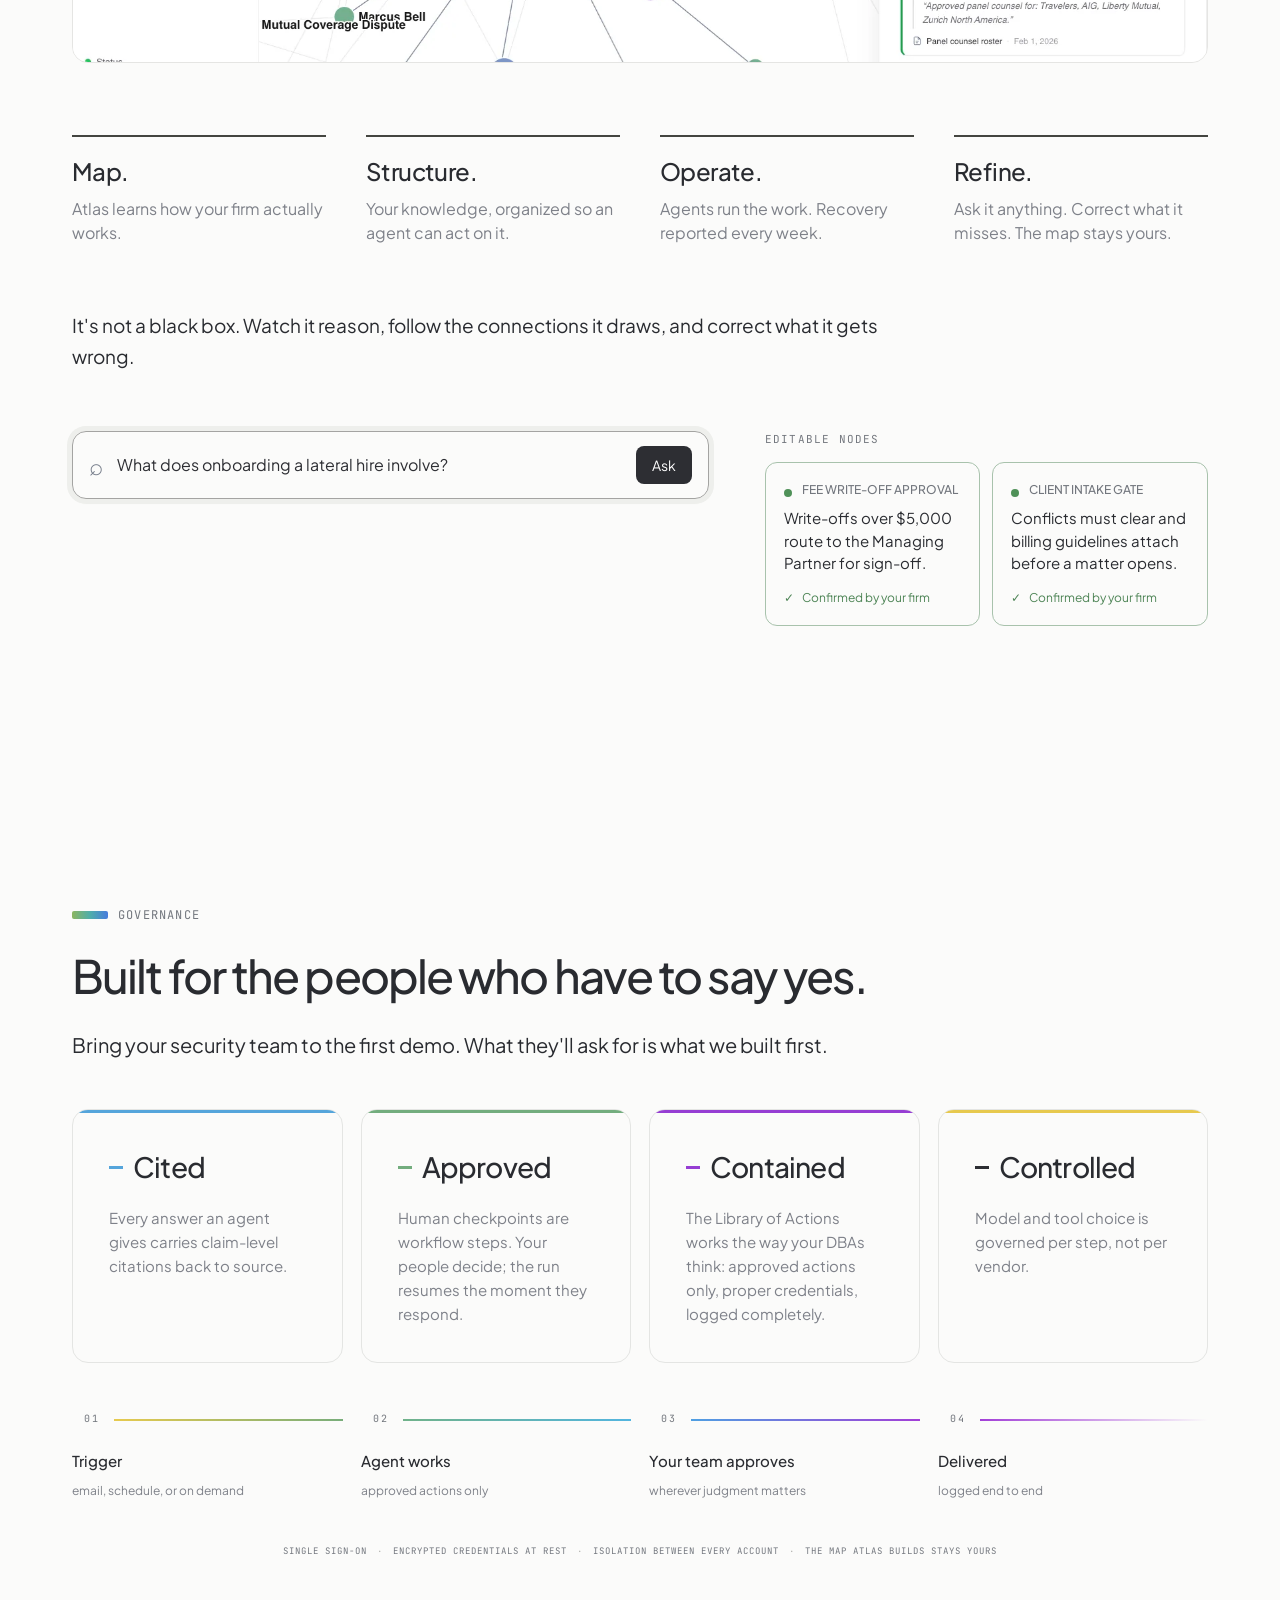
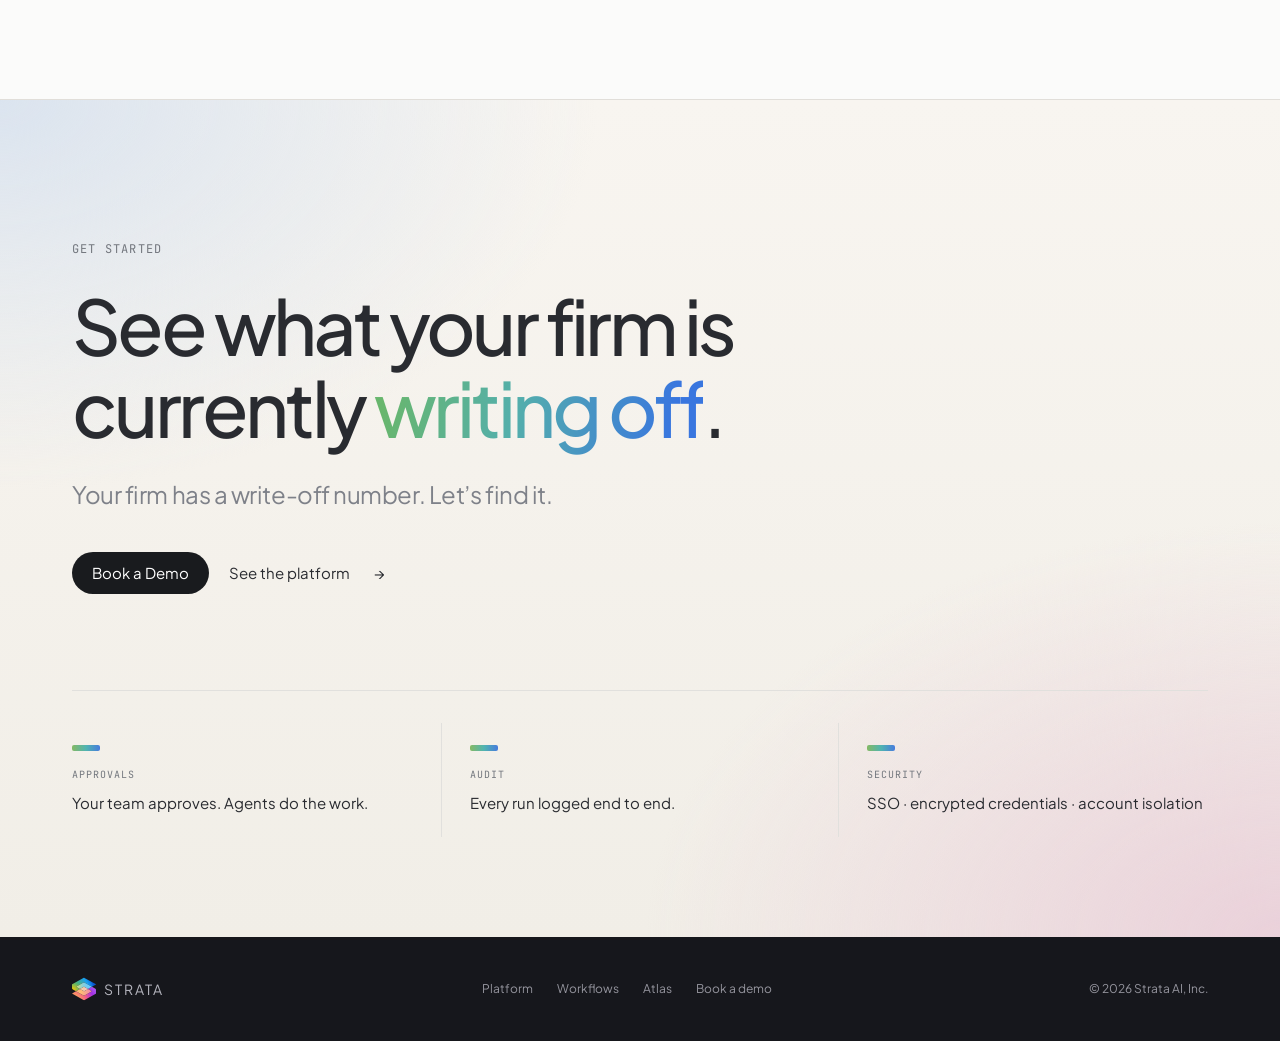
==== commit bb1c6e97: "orden" ====
--- a/index.html
+++ b/index.html
@@ -1,362 +1,437 @@
 <!DOCTYPE html>
 <html xmlns="http://www.w3.org/1999/xhtml" lang="en">
-    <head>
-        <meta charset="UTF-8">
-        <meta name="viewport" content="width=device-width, initial-scale=1">
-        <title>Strata — Exercici004</title>
-        <link rel="icon" href="exerciciStrata/assets/img/strata-icon.svg" type="image/svg+xml">
-        <link rel="stylesheet" href="exerciciStrata/assets/fonts/fonts.css">
-        <link rel="stylesheet" href="estils.css">
-    </head>
-    <body>
-        <header class="navbar">
-            <a href="#home" class="nav-logo">
-                <img src="exerciciStrata/assets/img/strata-icon.svg" alt="Strata icon" class="logo" width="30" height="50">
-                <Span>STRATA</Span>
-            </a>
-            <nav class="nav-links">
-                <a href="#platform">Platform</a>
-                <a href="#workflows">Workflows</a>
-                <a href="#atlas">Atlas</a>
-            </nav>
-            <div class="nav-search">
-                <p class="navbar-text">See us at ILTACON Aug 2026</p>
-                <a class="navbar-text" href="#get-started">Book a Demo</a>
-            </div>
+
+<head>
+  <meta charset="UTF-8">
+  <meta name="viewport" content="width=device-width, initial-scale=1">
+  <title>Strata — Exercici004</title>
+  <link rel="icon" href="exerciciStrata/assets/img/strata-icon.svg" type="image/svg+xml">
+  <link rel="stylesheet" href="exerciciStrata/assets/fonts/fonts.css">
+  <link rel="stylesheet" href="estils.css">
+</head>
+
+<body>
+  <header class="navbar">
+    <a href="#home" class="nav-logo">
+      <img src="exerciciStrata/assets/img/strata-icon.svg" alt="Strata icon" class="logo" width="30" height="50">
+      <span>STRATA</span>
+    </a>
+    <nav class="nav-links">
+      <a href="#platform">Platform</a>
+      <a href="#workflows">Workflows</a>
+      <a href="#atlas">Atlas</a>
+    </nav>
+    <div class="nav-search">
+      <p class="navbar-text">See us at ILTACON Aug 2026</p>
+      <a class="navbar-text" href="#get-started">Book a Demo</a>
+    </div>
+  </header>
+  <main>
+    <section class="hero" id="home">
+      <div class="container">
+        <div class="hero-logo">
+          <img src="exerciciStrata/assets/img/strata-icon.svg" alt="Strata icon">
+        </div>
+        <h1 class="hero-title">
+          The work your firm
+          <br>
+          doesn't bill for,
+          <span class="text-gradient">done.</span>
+        </h1>
+        <p class="hero-description">
+          AI agents that run the operational work your firm
+          doesn't bill for. We turn it into recovered revenue
+          and reclaimed capacity.
+        </p>
+        <div class="hero-buttons">
+
+          <a href="#get-started" class="hero-demo">
+            Book a Demo
+          </a>
+          <a href="#platform" class="hero-platform">
+            See the platform ↓
+          </a>
+        </div>
+        <div class="hero-image">
+          <img src="exerciciStrata/assets/img/nexus-screenshot.webp" alt="Strata Nexus platform" width="300">
+        </div>
+      </div>
+    </section>
+    <section class="platform" id="platform">
+      <div class="container">
+        <p class="platform-label">THE PLATFORM, BRIEFLY</p>
+        <h2 class="platform-title">One platform- Three surfaces.</h2>
+        <div class="platform-cards">
+          <article class="platform-card atlas">
+            <h3>Strata Atlas</h3>
+            <p>
+              Where your firm's operational map lives.
+              Data sources connected, knowledge organized,
+              ontology managed, workflows configured.
+              The technical surface, operated by your
+              innovation and IT teams alongside ours.
+            </p>
+          </article>
+          <article class="platform-card nexus">
+            <h3>Strata Nexus</h3>
+            <p>
+              The executive dashboard. Operational Value
+              at the top: Time Saved, Revenue Recovered.
+              Every workflow's health, every integration's
+              status, and a Morning Brief in your inbox.
+              Built for the CIO, CFO, COO and Managing Partner.
+            </p>
+          </article>
+          <article class="platform-card canvas">
+            <h3>Strata Canvas</h3>
+            <p>
+              The design surface for new automations.
+              Workflows get built here, by our team
+              and your SMEs together, before they're
+              promoted into production.
+            </p>
+          </article>
+        </div>
+        <div class="platform-core">
+          <h3>Strata Core</h3>
+          <p>
+            The engine underneath. Every workflow runs on it.
+            Every dashboard reads from it.
+            Every integration flows through it.
+            One foundation for the work.
+          </p>
+        </div>
+      </div>
+    </section>
+    <section class="message">
+      <div class="container">
+        <h2>
+          Every workflow we run is a named automation<br>
+          with an owner and binary acceptance criteria.
+        </h2>
+        <p>
+          We don't lead with the AI.
+          We lead with the numbers it moves.
+        </p>
+      </div>
+    </section>
+    <section class="operational-value" id="operational-value">
+      <div class="container">
+        <div class="operational-header">
+          <span class="gradient-bar"></span>
+          <p class="operational-label">OPERATIONAL VALUE</p>
+        </div>
+        <h2 class="operational-title">
+          Two numbers. Reported every week.<br>
+          Denominated in dollars and hours.
+        </h2>
+        <div class="operational-panel">
+          <div class="panel-top">
+            <span>STRATA NEXUS · OPERATIONAL VALUE</span>
+            <span>ILLUSTRATIVE · MID-SIZE FIRM · MONTHLY</span>
+          </div>
+          <div class="panel-metrics">
+            <div class="metric-box">
+              <span class="gradient-bar-small"></span>
+              <p class="metric-label">REVENUE RECOVERED</p>
+              <p class="metric-number">
+                <span class="metric-symbol">$</span>428,610
+              </p>
+              <div class="metric-footer">
+                <p class="metric-description">
+                  Dollars collected that would have been written off.
+                </p>
+                <span class="metric-badge">+18% MoM</span>
+              </div>
+            </div>
+            <div class="metric-box">
+              <span class="gradient-bar-small"></span>
+              <p class="metric-label">CAPACITY RECLAIMED</p>
+              <p class="metric-number">
+                1,284<span class="metric-unit">hrs</span>
+              </p>
+              <div class="metric-footer">
+                <p class="metric-description">
+                  Hours returned to paralegals, billing, and intake.
+                </p>
+                <span class="metric-badge">≈ 12 FTE-weeks</span>
+              </div>
+            </div>
+          </div>
+        </div>
+      </div>
+    </section>
+    <section class="from-field">
+      <div class="container">
+        <div class="field-content">
+          <div class="field-header">
+            <span class="field-gradient"></span>
+            <p>FROM THE FIELD</p>
+          </div>
+          <h2 class="field-number">13,000</h2>
+          <p class="field-subtitle">INVOICES A MONTH, ONE CLIENT FIRM</p>
+          <p class="field-description">
+            That was the workload for one firm's five-to-seven-person
+            appeals team, and below the appeal threshold, the money
+            got walked away from. Strata's agents now analyze every
+            line-item deduction and draft each appeal narrative for
+            attorney review. Nothing is auto-submitted. The attorneys
+            decide; the agents do the work that made deciding too expensive.
+          </p>
+          <p class="field-footer">
+            Invoice appeals is one named automation. The same platform
+            runs billing follow-up, lateral onboarding, and trust accounting.
+          </p>
+        </div>
+        <div class="field-card">
+          <div class="field-card-gradient"></div>
+          <div class="field-card-content">
+            <p class="field-card-title">ONE CLIENT FIRM</p>
+
+            <div class="field-row">
+              <span>E-billing portals</span>
+              <strong>19</strong>
+            </div>
+            <div class="field-row">
+              <span>Appeal cycle</span>
+              <strong>4-6 weeks</strong>
+            </div>
+            <div class="field-row">
+              <span>Appeals team</span>
+              <strong>5-7 people</strong>
+            </div>
+            <div class="field-row">
+              <span>Auto-submitted appeals</span>
+              <strong>0</strong>
+            </div>
+          </div>
+        </div>
+      </div>
+    </section>
+
+    <section class="workflows" id="workflows" aria-labelledby="workflows-title">
+      <div class="container">
+        <header class="section-heading">
+          <p class="eyebrow">Workflows we run</p>
+          <h2 id="workflows-title">Every automation, accountable by name.</h2>
+          <p class="intro workflows-intro">Strata operates underneath the billable work, not against it. The workflows
+            on this page are clerical, operational, or administrative. You accept the work when it meets the bar.</p>
         </header>
-        <main>
-        <section class="hero" id="home">
-            <div class="container">
-                <div class="hero-logo">
-                    <img src="exerciciStrata/assets/img/strata-icon.svg"alt="Strata icon">
-                </div>
-                <h1 class="hero-title">
-                    The work your firm
-                    <br>
-                    doesn't bill for,
-                    <span class="text-gradient">done.</span>
-                </h1>
-                 <p class="hero-description">
-                    AI agents that run the operational work your firm
-                    doesn't bill for. We turn it into recovered revenue
-                    and reclaimed capacity.
-                </p>
-                <div class="hero-buttons">
-
-                    <a href="#get-started" class="hero-demo">
-                        Book a Demo
-                    </a>
-                    <a href="#platform" class="hero-platform">
-                        See the platform ↓
-                    </a>
-                </div>
-                <div class="hero-image">
-                    <img src="exerciciStrata/assets/img/nexus-screenshot.webp"alt="Strata Nexus platform" width="300">
-                </div>
-            </div>
-        </section>
-        <section class="platform" id="platform">
-            <div class="container">
-                <p class="platform-label">THE PLATFORM, BRIEFLY</p>
-                <h2 class="platform-title">One platform- Three surfaces.</h2>
-                <div class="platform-cards">
-                    <article class="platform-card atlas">
-                        <h3>Strata Atlas</h3>
-                        <p>
-                            Where your firm's operational map lives.
-                            Data sources connected, knowledge organized,
-                            ontology managed, workflows configured.
-                            The technical surface, operated by your
-                            innovation and IT teams alongside ours.
-                        </p>
-                    </article>
-                    <article class="platform-card nexus">
-                        <h3>Strata Nexus</h3>
-                        <p>
-                            The executive dashboard. Operational Value
-                            at the top: Time Saved, Revenue Recovered.
-                            Every workflow's health, every integration's
-                            status, and a Morning Brief in your inbox.
-                            Built for the CIO, CFO, COO and Managing Partner.
-                        </p>
-                    </article>
-                    <article class="platform-card canvas">
-                        <h3>Strata Canvas</h3>
-                        <p>
-                            The design surface for new automations.
-                            Workflows get built here, by our team
-                            and your SMEs together, before they're
-                            promoted into production.
-                        </p>
-                    </article>
-                </div>
-                <div class="platform-core">
-                    <h3>Strata Core</h3>
-                    <p>
-                        The engine underneath. Every workflow runs on it.
-                        Every dashboard reads from it.
-                        Every integration flows through it.
-                        One foundation for the work.
-                    </p>
-                </div>
-            </div>
-        </section>
-        <section class="message">
-            <div class="container">
-                <h2>
-                    Every workflow we run is a named automation<br>
-                    with an owner and binary acceptance criteria.
-                </h2>
-                <p>
-                    We don't lead with the AI.
-                    We lead with the numbers it moves.
-                </p>
-            </div>
-        </section>
-        <section class="operational-value" id="operational-value">
-            <div class="container">
-                <div class="operational-header">
-                    <span class="gradient-bar"></span>
-                    <p class="operational-label">OPERATIONAL VALUE</p>
-                </div>
-                <h2 class="operational-title">
-                    Two numbers. Reported every week.<br>
-                    Denominated in dollars and hours.
-                </h2>
-                <div class="operational-panel">
-                    <div class="panel-top">
-                        <span>STRATA NEXUS · OPERATIONAL VALUE</span>
-                        <span>ILLUSTRATIVE · MID-SIZE FIRM · MONTHLY</span>
-                    </div>
-                    <div class="panel-metrics">
-                        <div class="metric-box">
-                            <span class="gradient-bar-small"></span>
-                            <p class="metric-label">REVENUE RECOVERED</p>
-                            <p class="metric-number">
-                                <span class="metric-symbol">$</span>428,610
-                            </p>
-                            <div class="metric-footer">
-                                <p class="metric-description">
-                                    Dollars collected that would have been written off.
-                                </p>
-                                <span class="metric-badge">+18% MoM</span>
-                            </div>
-                        </div>
-                        <div class="metric-box">
-                            <span class="gradient-bar-small"></span>
-                            <p class="metric-label">CAPACITY RECLAIMED</p>
-                            <p class="metric-number">
-                                1,284<span class="metric-unit">hrs</span>
-                            </p>
-                            <div class="metric-footer">
-                                <p class="metric-description">
-                                    Hours returned to paralegals, billing, and intake.
-                                </p>
-                                <span class="metric-badge">≈ 12 FTE-weeks</span>
-                            </div>
-                        </div>
-                    </div>
-                </div>
-            </div>
-        </section>
-        <section class="from-field">
-            <div class="container">
-                <div class="field-content">
-                    <div class="field-header">
-                        <span class="field-gradient"></span>
-                        <p>FROM THE FIELD</p>
-                    </div>
-                    <h2 class="field-number">13,000</h2>
-                    <p class="field-subtitle">INVOICES A MONTH, ONE CLIENT FIRM</p>
-                    <p class="field-description">
-                        That was the workload for one firm's five-to-seven-person
-                        appeals team, and below the appeal threshold, the money
-                        got walked away from. Strata's agents now analyze every
-                        line-item deduction and draft each appeal narrative for
-                        attorney review. Nothing is auto-submitted. The attorneys
-                        decide; the agents do the work that made deciding too expensive.
-                    </p>
-                    <p class="field-footer">
-                        Invoice appeals is one named automation. The same platform
-                        runs billing follow-up, lateral onboarding, and trust accounting.
-                    </p>
-                </div>
-                <div class="field-card">
-                    <div class="field-card-gradient"></div>
-                    <div class="field-card-content">
-                    <p class="field-card-title">ONE CLIENT FIRM</p>
-
-                    <div class="field-row">
-                        <span>E-billing portals</span>
-                        <strong>19</strong>
-                    </div>
-                    <div class="field-row">
-                        <span>Appeal cycle</span>
-                        <strong>4-6 weeks</strong>
-                    </div>
-                    <div class="field-row">
-                        <span>Appeals team</span>
-                        <strong>5-7 people</strong>
-                    </div>
-                    <div class="field-row">
-                        <span>Auto-submitted appeals</span>
-                        <strong>0</strong>
-                    </div>
-                </div>
-            </div>
-            </div>
-        </section>
-
-<section class="workflows" id="workflows" aria-labelledby="workflows-title">
-  <div class="container">
-    <header class="section-heading">
-      <p class="eyebrow">Workflows we run</p>
-      <h2 id="workflows-title">Every automation, accountable by name.</h2>
-      <p class="intro workflows-intro">Strata operates underneath the billable work, not against it. The workflows on this page are clerical, operational, or administrative. You accept the work when it meets the bar.</p>
-    </header>
-    <ul class="workflow-list">
-      <li class="workflow">
-        <div class="workflow-label"><span class="badge">WF · INVOICE MGMT</span></div>
-        <div class="workflow-copy">
-          <h3><a href="#get-started">Invoice management<span class="arrow" aria-hidden="true">→</span></a></h3>
-          <p>The e-billing layer of your firm, run by agents: guideline compliance before an invoice goes out, deduction analysis when it comes back, and the portal work in between.</p>
-        </div>
-      </li>
-      <li class="workflow workflow-child">
-        <div class="workflow-label"><span class="badge badge-child"><span aria-hidden="true">↳ </span>Appeals</span></div>
-        <div class="workflow-copy">
-          <h3><a href="#get-started">Invoice appeals<span class="arrow" aria-hidden="true">→</span></a></h3>
-          <p>Every reduction analyzed against the invoice and the client’s guidelines. Every appeal narrative drafted for attorney review. Nothing is auto-submitted. The money you’ve been writing off, pursued at machine scale.</p>
-        </div>
-      </li>
-      <li class="workflow">
-        <div class="workflow-label"><span class="badge">WF · COLLECTIONS</span></div>
-        <div class="workflow-copy">
-          <h3><a href="#get-started">Billing follow-up and collections<span class="arrow" aria-hidden="true">→</span></a></h3>
-          <p>Proformas chased before they go stale, aged AR worked in 30, 60, and 90 day buckets, client-facing sends approved by a person. Every day of lock-up is working capital your partners are lending interest-free.</p>
-        </div>
-      </li>
-      <li class="workflow">
-        <div class="workflow-label"><span class="badge">WF · LATERAL</span></div>
-        <div class="workflow-copy">
-          <h3><a href="#get-started">Lateral onboarding<span class="arrow" aria-hidden="true">→</span></a></h3>
-          <p>The unbilled drag between signing a lateral and their book billing here: conflicts questionnaires, client and matter transfers, timekeeper and billing setup, systems access. Weeks become days.</p>
-        </div>
-      </li>
-      <li class="workflow">
-        <div class="workflow-label"><span class="badge">WF · TRUST</span></div>
-        <div class="workflow-copy">
-          <h3><a href="#get-started">Trust accounting and reconciliation<span class="arrow" aria-hidden="true">→</span></a></h3>
-          <p>Three-way reconciliation on schedule instead of when someone finds time, unclaimed-funds aging, disbursement checks. The work that gets firms disciplined when it slips.</p>
-        </div>
-      </li>
-      <li class="workflow">
-        <div class="workflow-label"><span class="badge">WF · BACK OFFICE</span></div>
-        <div class="workflow-copy">
-          <h3><a href="#get-started">Back office<span class="arrow" aria-hidden="true">→</span></a></h3>
-          <p>AR, AP, payroll support, records and document management. High-volume, rule-heavy, and exactly what agents are for.</p>
-        </div>
-      </li>
-    </ul>
-  </div>
-</section>
-<section class="atlas-section" id="atlas" aria-labelledby="atlas-title">
-  <div class="container">
-    <header class="section-heading">
-      <p class="eyebrow eyebrow-mark">Strata Atlas</p>
-      <h2 class="display-title" id="atlas-title">Your firm’s knowledge,<br class="desktop-break"> made operational.</h2>
-      <p class="intro">The knowledge that runs your firm lives in people’s heads. Atlas puts it to work.</p>
-    </header>
-    <img class="atlas-image" src="exerciciStrata/assets/img/atlas-screenshot.webp" alt="Strata Atlas: a connected map of the firm’s people, organizations, systems and workflows, with a source-cited knowledge panel." width="1706" height="1092">
-    <ol class="atlas-steps">
-      <li><h3>Map.</h3><p>Atlas learns how your firm actually works.</p></li>
-      <li><h3>Structure.</h3><p>Your knowledge, organized so an agent can act on it.</p></li>
-      <li><h3>Operate.</h3><p>Agents run the work. Recovery reported every week.</p></li>
-      <li><h3>Refine.</h3><p>Ask it anything. Correct what it misses. The map stays yours.</p></li>
-    </ol>
-    <p class="atlas-explanation">It’s not a black box. Watch it reason, follow the connections it draws, and correct what it gets wrong.</p>
-    <div class="atlas-example">
-      <div class="query" role="group" aria-label="Static Atlas query example">
-        <span class="query-lupa" aria-hidden="true">⌕</span>
-        <label class="visually-hidden" for="atlas-query">Ask anything about how your firm operates.</label>
-        <input id="atlas-query" type="text" value="What does onboarding a lateral hire involve?" readonly>
-        <a class="ask-button" href="#editable-nodes" aria-label="Ask: view the example knowledge nodes">Ask</a>
-      </div>
-      <div class="editable-nodes" id="editable-nodes">
-        <h3 class="eyebrow">Editable nodes</h3>
-        <div class="node-list">
-          <article class="node">
-            <h4>Fee write-off approval</h4>
-            <p contenteditable="true" role="textbox" aria-label="Fee write-off approval rule" aria-multiline="true" spellcheck="false">Write-offs over $5,000 route to the Managing Partner for sign-off.</p>
-            <span class="confirmed"><span aria-hidden="true">✓</span> Confirmed by your firm</span>
-          </article>
-          <article class="node">
-            <h4>Client intake gate</h4>
-            <p contenteditable="true" role="textbox" aria-label="Client intake gate rule" aria-multiline="true" spellcheck="false">Conflicts must clear and billing guidelines attach before a matter opens.</p>
-            <span class="confirmed"><span aria-hidden="true">✓</span> Confirmed by your firm</span>
-          </article>
-        </div>
-      </div>
-    </div>
-  </div>
-</section>
-
-<section class="governance" id="governance" aria-labelledby="governance-title">
-  <div class="container">
-    <header class="section-heading">
-      <p class="eyebrow eyebrow-mark">Governance</p>
-      <h2 id="governance-title">Built for the people who have to say yes.</h2>
-      <p class="governance-intro">Bring your security team to the first demo. What they’ll ask for is what we built first.</p>
-    </header>
-    <div class="governance-cards">
-      <article class="governance-card cited"><h3>Cited</h3><p>Every answer an agent gives carries claim-level citations back to source.</p></article>
-      <article class="governance-card approved"><h3>Approved</h3><p>Human checkpoints are workflow steps. Your people decide; the run resumes the moment they respond.</p></article>
-      <article class="governance-card contained"><h3>Contained</h3><p>The Library of Actions works the way your DBAs think: approved actions only, proper credentials, logged completely.</p></article>
-      <article class="governance-card controlled"><h3>Controlled</h3><p>Model and tool choice is governed per step, not per vendor.</p></article>
-    </div>
-    <ol class="execution-steps" aria-label="The four steps of an execution">
-      <li class="execution-trigger"><span class="step-number" aria-hidden="true">01</span><h3>Trigger</h3><p>email, schedule, or on demand</p></li>
-      <li class="execution-agent"><span class="step-number" aria-hidden="true">02</span><h3>Agent works</h3><p>approved actions only</p></li>
-      <li class="execution-approval"><span class="step-number" aria-hidden="true">03</span><h3>Your team approves</h3><p>wherever judgment matters</p></li>
-      <li class="execution-delivered"><span class="step-number" aria-hidden="true">04</span><h3>Delivered</h3><p>logged end to end</p></li>
-    </ol>
-    <ul class="guarantees" aria-label="Platform guarantees">
-      <li>Single sign-on</li><li>Encrypted credentials at rest</li><li>Isolation between every account</li><li>The map Atlas builds stays yours</li>
-    </ul>
-  </div>
-</section>
-
-<section class="get-started" id="get-started" aria-labelledby="get-started-title">
-  <div class="container">
-    <header class="section-heading">
-      <p class="eyebrow">Get started</p>
-      <h2 class="display-title" id="get-started-title">See what your firm is<br class="desktop-break"> currently <span class="gradient-text">writing off</span>.</h2>
-      <p class="intro">Your firm has a write-off number. Let’s find it.</p>
-    </header>
-    <div class="actions">
-      <a class="button" href="#get-started">Book a Demo</a>
-      <a class="text-link" href="#platform">See the platform <span aria-hidden="true">→</span></a>
-    </div>
-    <ul class="trust-blocks" aria-label="Trust and security">
-      <li><h3 class="eyebrow">Approvals</h3><p>Your team approves. Agents do the work.</p></li>
-      <li><h3 class="eyebrow">Audit</h3><p>Every run logged end to end.</p></li>
-      <li><h3 class="eyebrow">Security</h3><p>SSO · encrypted credentials · account isolation</p></li>
-    </ul>
-  </div>
-</section>
-
-        </main>
-<footer class="footer">
+        <ul class="workflow-list">
+          <li class="workflow">
+            <div class="workflow-label">
+              <span class="badge">WF · INVOICE MGMT</span>
+            </div>
+            <div class="workflow-copy">
+              <h3><a href="#get-started">Invoice management<span class="arrow" aria-hidden="true">→</span></a></h3>
+              <p>The e-billing layer of your firm, run by agents: guideline compliance before an invoice goes out,
+                deduction analysis when it comes back, and the portal work in between.</p>
+            </div>
+          </li>
+          <li class="workflow workflow-child">
+            <div class="workflow-label"><span class="badge badge-child"><span aria-hidden="true">↳ </span>Appeals</span>
+            </div>
+            <div class="workflow-copy">
+              <h3><a href="#get-started">Invoice appeals<span class="arrow" aria-hidden="true">→</span></a></h3>
+              <p>Every reduction analyzed against the invoice and the client’s guidelines. Every appeal narrative
+                drafted for attorney review. Nothing is auto-submitted. The money you’ve been writing off, pursued at
+                machine scale.</p>
+            </div>
+          </li>
+          <li class="workflow">
+            <div class="workflow-label"><span class="badge">WF · COLLECTIONS</span></div>
+            <div class="workflow-copy">
+              <h3><a href="#get-started">Billing follow-up and collections<span class="arrow"
+                    aria-hidden="true">→</span></a></h3>
+              <p>Proformas chased before they go stale, aged AR worked in 30, 60, and 90 day buckets, client-facing
+                sends approved by a person. Every day of lock-up is working capital your partners are lending
+                interest-free.</p>
+            </div>
+          </li>
+          <li class="workflow">
+            <div class="workflow-label"><span class="badge">WF · LATERAL</span></div>
+            <div class="workflow-copy">
+              <h3><a href="#get-started">Lateral onboarding<span class="arrow" aria-hidden="true">→</span></a></h3>
+              <p>The unbilled drag between signing a lateral and their book billing here: conflicts questionnaires,
+                client and matter transfers, timekeeper and billing setup, systems access. Weeks become days.</p>
+            </div>
+          </li>
+          <li class="workflow">
+            <div class="workflow-label"><span class="badge">WF · TRUST</span></div>
+            <div class="workflow-copy">
+              <h3><a href="#get-started">Trust accounting and reconciliation<span class="arrow"
+                    aria-hidden="true">→</span></a></h3>
+              <p>Three-way reconciliation on schedule instead of when someone finds time, unclaimed-funds aging,
+                disbursement checks. The work that gets firms disciplined when it slips.</p>
+            </div>
+          </li>
+          <li class="workflow">
+            <div class="workflow-label"><span class="badge">WF · BACK OFFICE</span></div>
+            <div class="workflow-copy">
+              <h3><a href="#get-started">Back office<span class="arrow" aria-hidden="true">→</span></a></h3>
+              <p>AR, AP, payroll support, records and document management. High-volume, rule-heavy, and exactly what
+                agents are for.</p>
+            </div>
+          </li>
+        </ul>
+      </div>
+    </section>
+    <section class="atlas-section" id="atlas" aria-labelledby="atlas-title">
+      <div class="container">
+        <header class="section-heading">
+          <p class="eyebrow eyebrow-mark">Strata Atlas</p>
+          <h2 class="display-title" id="atlas-title">Your firm's knowledge,<br class="desktop-break"> made operational.
+          </h2>
+          <p class="intro">The knowledge that runs your firm lives in people's heads. Atlas puts it to work.</p>
+        </header>
+        <img class="atlas-image" src="exerciciStrata/assets/img/atlas-screenshot.webp"
+          alt="Strata Atlas: a connected map of the firm's people, organizations, systems and workflows, with a source-cited knowledge panel."
+          width="1706" height="1092">
+        <ol class="atlas-steps">
+          <li>
+            <h3>Map.</h3>
+            <p>Atlas learns how your firm actually works.</p>
+          </li>
+          <li>
+            <h3>Structure.</h3>
+            <p>Your knowledge, organized so an agent can act on it.</p>
+          </li>
+          <li>
+            <h3>Operate.</h3>
+            <p>Agents run the work. Recovery reported every week.</p>
+          </li>
+          <li>
+            <h3>Refine.</h3>
+            <p>Ask it anything. Correct what it misses. The map stays yours.</p>
+          </li>
+        </ol>
+        <p class="atlas-explanation">It's not a black box. Watch it reason, follow the connections it draws, and correct
+          what it gets wrong.</p>
+        <div class="atlas-example">
+          <div class="query" role="group" aria-label="Static Atlas query example">
+            <span class="query-lupa" aria-hidden="true">⌕</span>
+            <label class="visually-hidden" for="atlas-query">Ask anything about how your firm operates.</label>
+            <input id="atlas-query" type="text" value="What does onboarding a lateral hire involve?" readonly>
+            <a class="ask-button" href="#editable-nodes" aria-label="Ask: view the example knowledge nodes">Ask</a>
+          </div>
+          <div class="editable-nodes" id="editable-nodes">
+            <h3 class="eyebrow">Editable nodes</h3>
+            <div class="node-list">
+              <article class="node">
+                <h4>Fee write-off approval</h4>
+                <p contenteditable="true" role="textbox" aria-label="Fee write-off approval rule" aria-multiline="true"
+                  spellcheck="false">Write-offs over $5,000 route to the Managing Partner for sign-off.</p>
+                <span class="confirmed"><span aria-hidden="true">✓</span> Confirmed by your firm</span>
+              </article>
+              <article class="node">
+                <h4>Client intake gate</h4>
+                <p contenteditable="true" role="textbox" aria-label="Client intake gate rule" aria-multiline="true"
+                  spellcheck="false">Conflicts must clear and billing guidelines attach before a matter opens.</p>
+                <span class="confirmed"><span aria-hidden="true">✓</span> Confirmed by your firm</span>
+              </article>
+            </div>
+          </div>
+        </div>
+      </div>
+    </section>
+
+    <section class="governance" id="governance" aria-labelledby="governance-title">
+      <div class="container">
+        <header class="section-heading">
+          <p class="eyebrow eyebrow-mark">Governance</p>
+          <h2 id="governance-title">Built for the people who have to say yes.</h2>
+          <p class="governance-intro">Bring your security team to the first demo. What they'll ask for is what we built
+            first.</p>
+        </header>
+        <div class="governance-cards">
+          <article class="governance-card cited">
+            <h3>Cited</h3>
+            <p>Every answer an agent gives carries claim-level citations back to source.</p>
+          </article>
+          <article class="governance-card approved">
+            <h3>Approved</h3>
+            <p>Human checkpoints are workflow steps. Your people decide; the run resumes the moment they respond.</p>
+          </article>
+          <article class="governance-card contained">
+            <h3>Contained</h3>
+            <p>The Library of Actions works the way your DBAs think: approved actions only, proper credentials, logged
+              completely.</p>
+          </article>
+          <article class="governance-card controlled">
+            <h3>Controlled</h3>
+            <p>Model and tool choice is governed per step, not per vendor.</p>
+          </article>
+        </div>
+        <ol class="execution-steps" aria-label="The four steps of an execution">
+          <li class="execution-trigger"><span class="step-number" aria-hidden="true">01</span>
+            <h3>Trigger</h3>
+            <p>email, schedule, or on demand</p>
+          </li>
+          <li class="execution-agent"><span class="step-number" aria-hidden="true">02</span>
+            <h3>Agent works</h3>
+            <p>approved actions only</p>
+          </li>
+          <li class="execution-approval"><span class="step-number" aria-hidden="true">03</span>
+            <h3>Your team approves</h3>
+            <p>wherever judgment matters</p>
+          </li>
+          <li class="execution-delivered"><span class="step-number" aria-hidden="true">04</span>
+            <h3>Delivered</h3>
+            <p>logged end to end</p>
+          </li>
+        </ol>
+        <ul class="guarantees" aria-label="Platform guarantees">
+          <li>Single sign-on</li>
+          <li>Encrypted credentials at rest</li>
+          <li>Isolation between every account</li>
+          <li>The map Atlas builds stays yours</li>
+        </ul>
+      </div>
+    </section>
+
+    <section class="get-started" id="get-started" aria-labelledby="get-started-title">
+      <div class="container">
+        <header class="section-heading">
+          <p class="eyebrow">Get started</p>
+          <h2 class="display-title" id="get-started-title">See what your firm is<br class="desktop-break"> currently
+            <span class="gradient-text">writing off</span>.</h2>
+          <p class="intro">Your firm has a write-off number. Let’s find it.</p>
+        </header>
+        <div class="actions">
+          <a class="button" href="#get-started">Book a Demo</a>
+          <a class="text-link" href="#platform">See the platform <span aria-hidden="true">→</span></a>
+        </div>
+        <ul class="trust-blocks" aria-label="Trust and security">
+          <li>
+            <h3 class="eyebrow">Approvals</h3>
+            <p>Your team approves. Agents do the work.</p>
+          </li>
+          <li>
+            <h3 class="eyebrow">Audit</h3>
+            <p>Every run logged end to end.</p>
+          </li>
+          <li>
+            <h3 class="eyebrow">Security</h3>
+            <p>SSO · encrypted credentials · account isolation</p>
+          </li>
+        </ul>
+      </div>
+    </section>
+  </main>
+
+  <footer class="footer">
     <div class="container footer-content">
-      <a class="footer-logo" href="#workflows" aria-label="Strata — back to Workflows"><img src="exerciciStrata/assets/img/strata-icon.svg" width="24" height="24" alt=""><span>STRATA</span></a>
+      <a class="footer-logo" href="#workflows" aria-label="Strata — back to Workflows"><img
+          src="exerciciStrata/assets/img/strata-icon.svg" width="24" height="24" alt=""><span>STRATA</span></a>
       <nav aria-label="Footer navigation">
-        <a href="#platform">Platform</a><a href="#workflows">Workflows</a><a href="#atlas">Atlas</a><a href="#get-started">Book a demo</a>
+        <a href="#platform">Platform</a>
+        <a href="#workflows">Workflows</a>
+        <a href="#atlas">Atlas</a>
+        <a href="#get-started">Book a demo</a>
       </nav>
       <small>© 2026 Strata AI, Inc.</small>
     </div>
   </footer>
-
-
-    </body>
-</html>
-
+</body>
+
+</html>
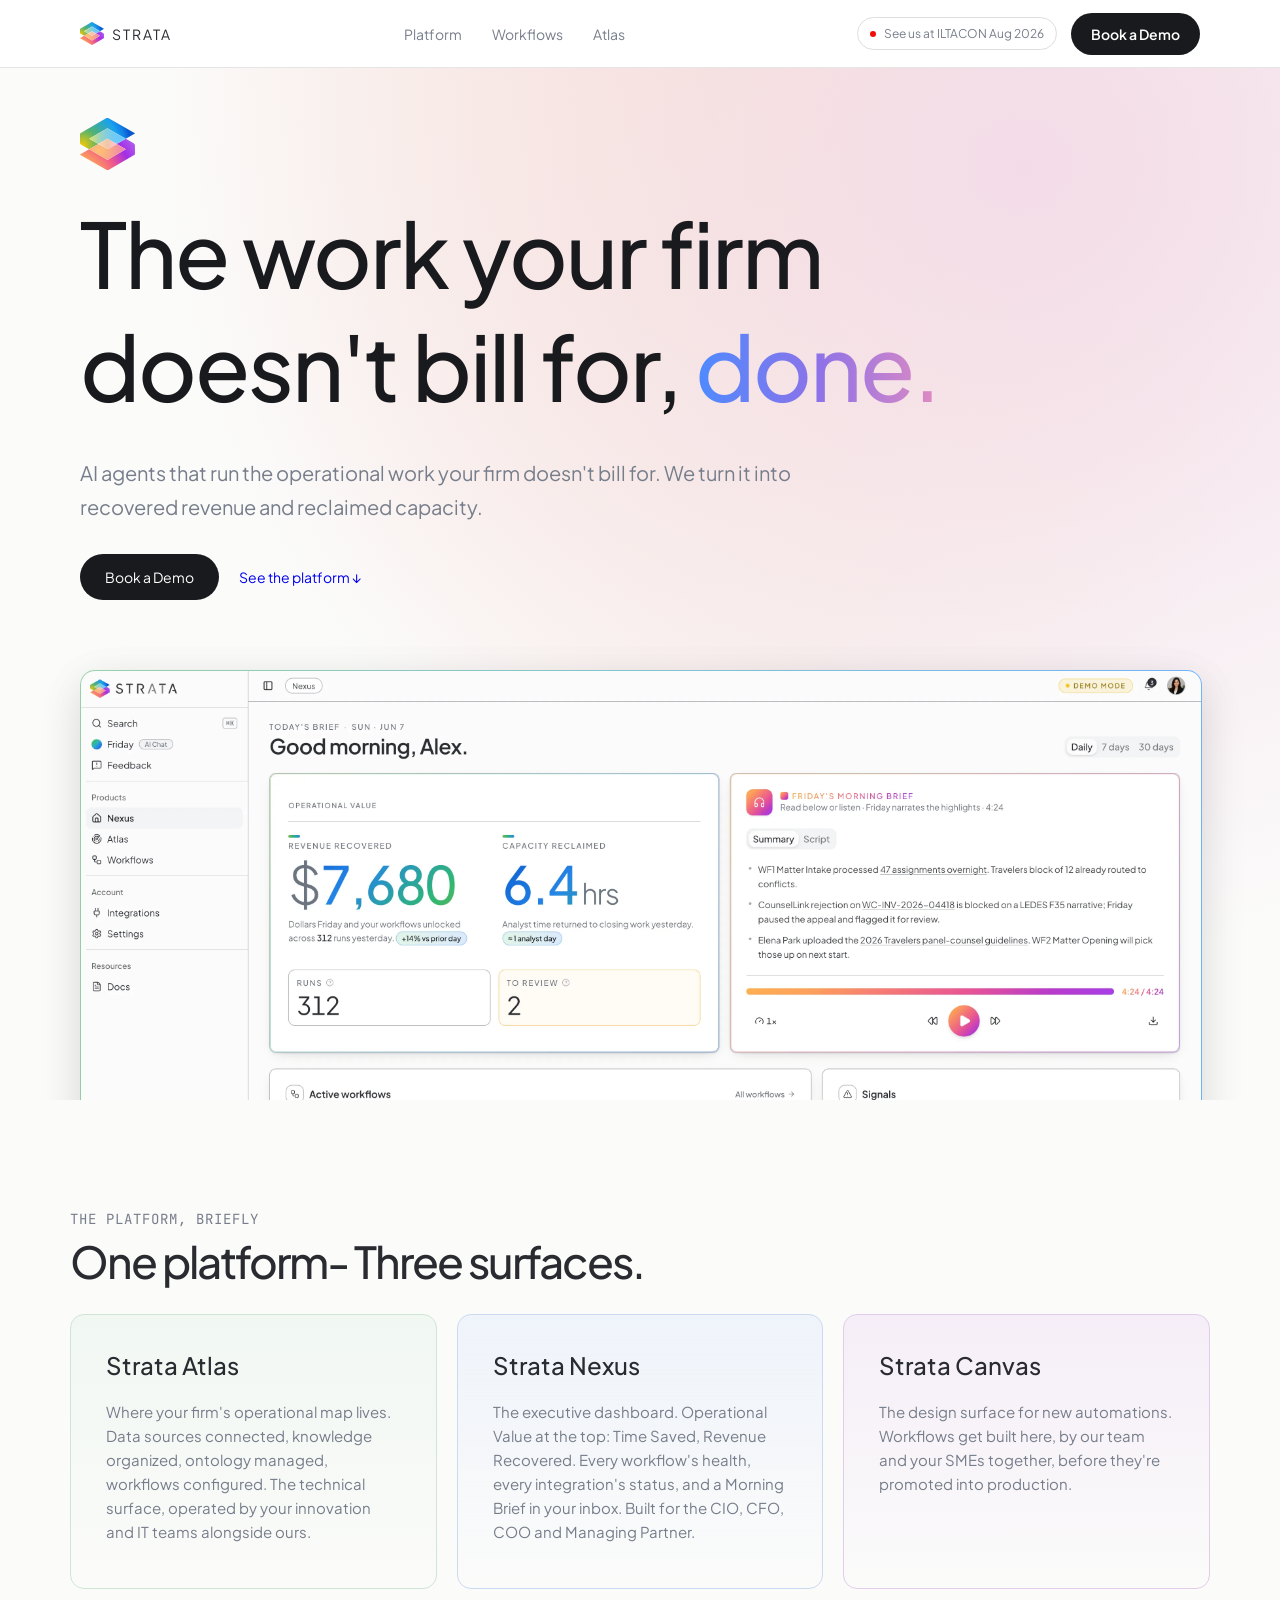
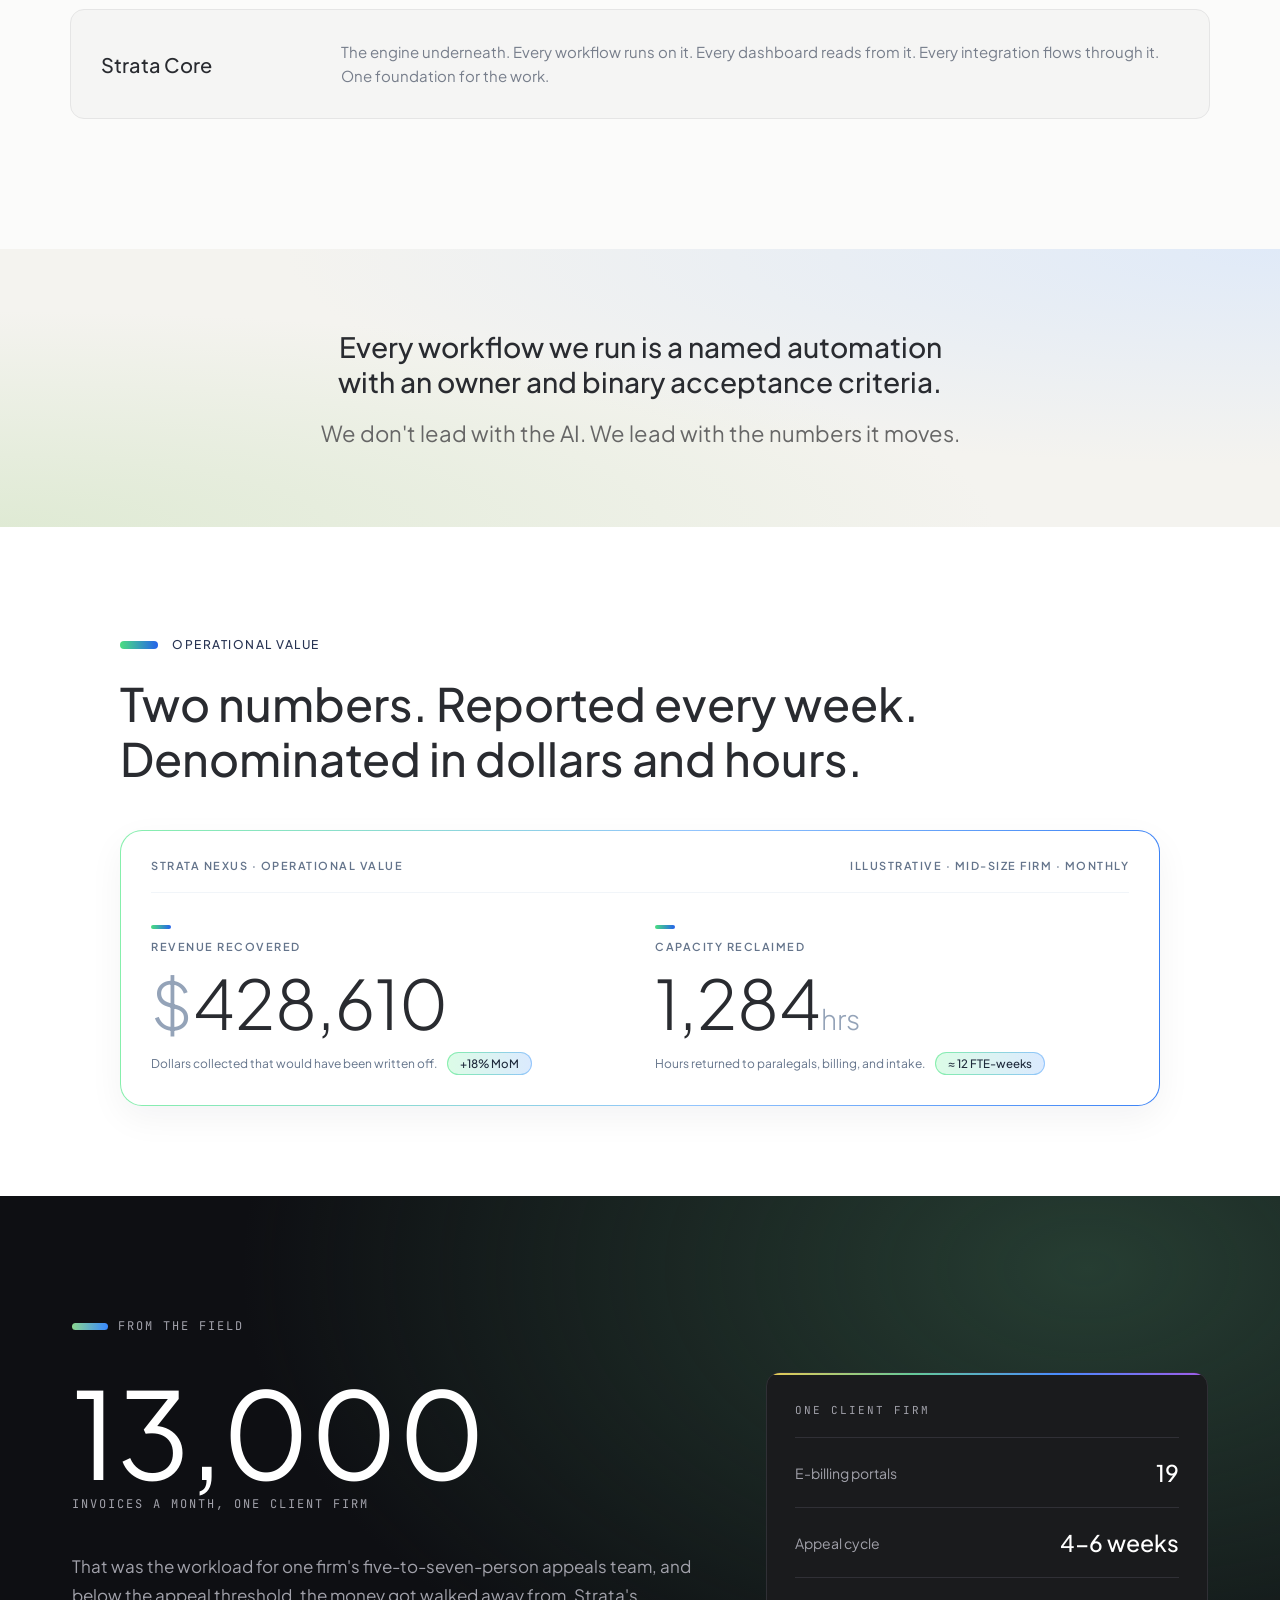
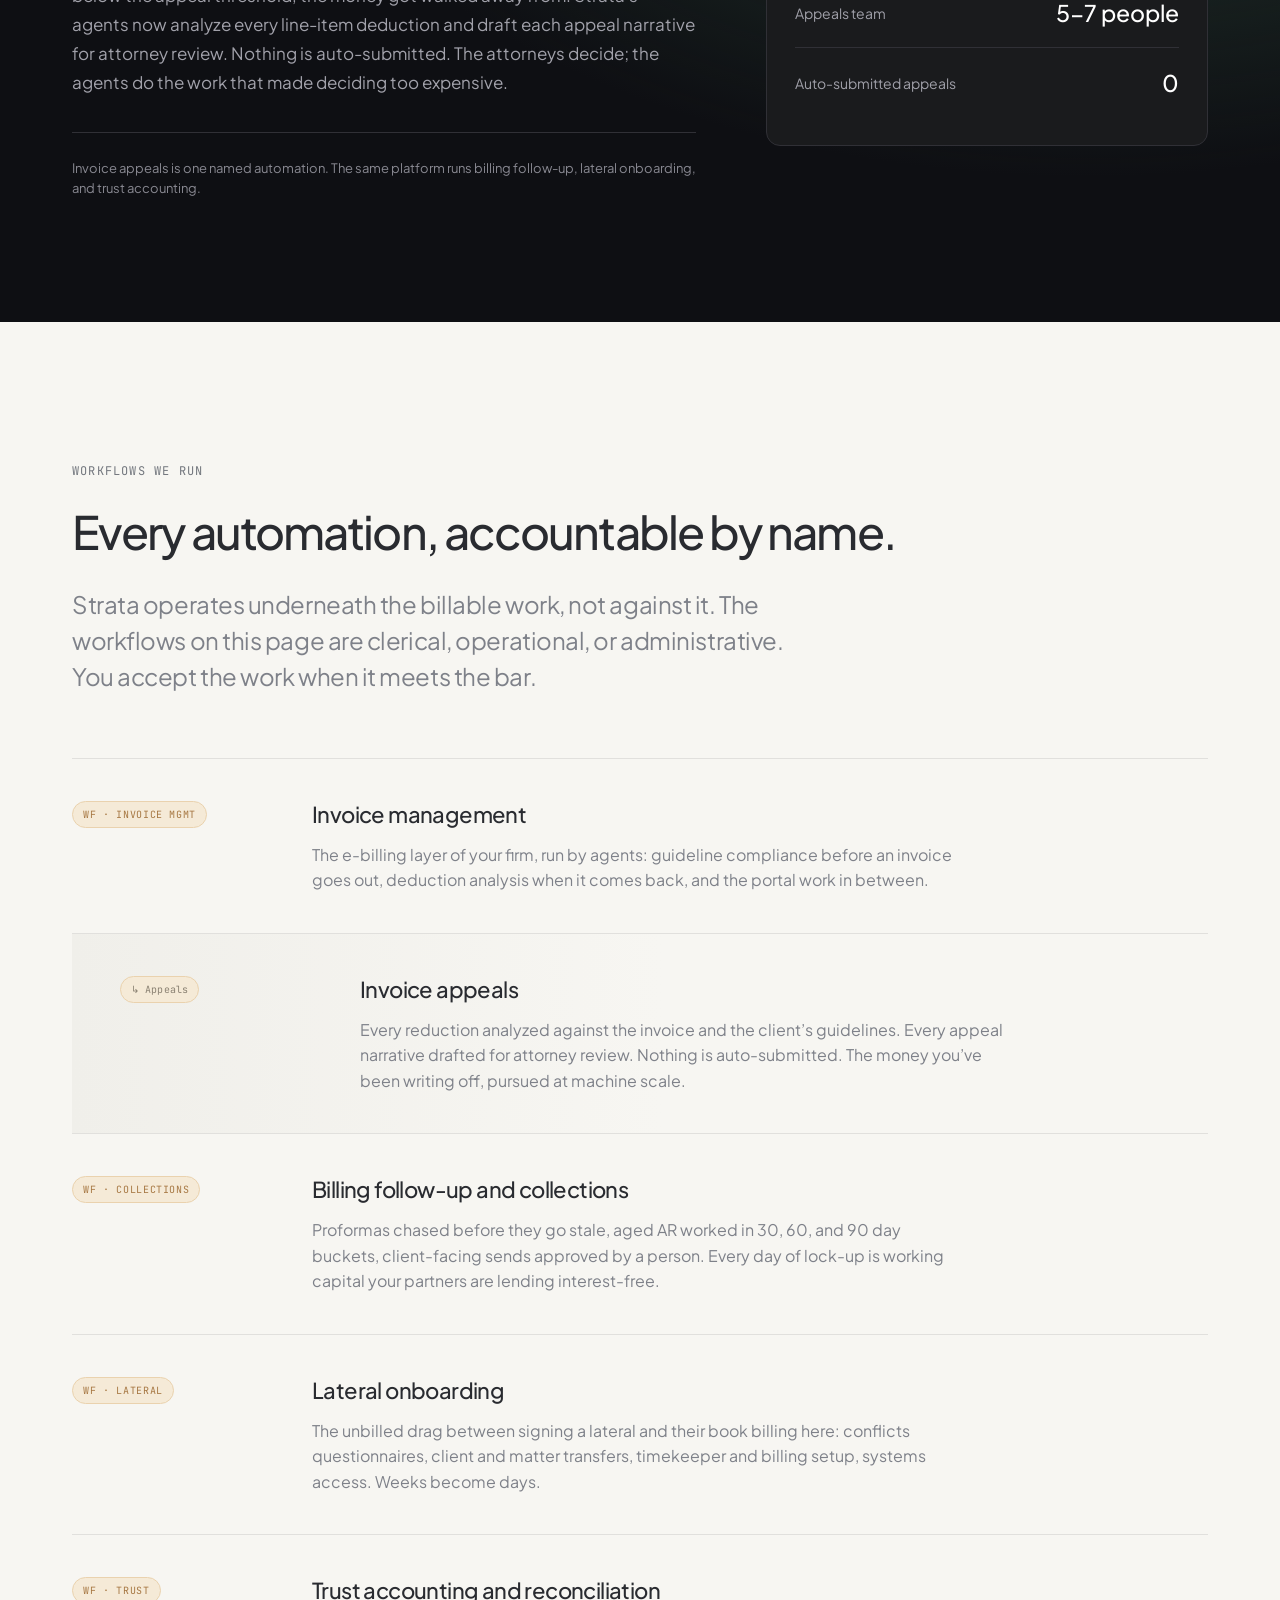
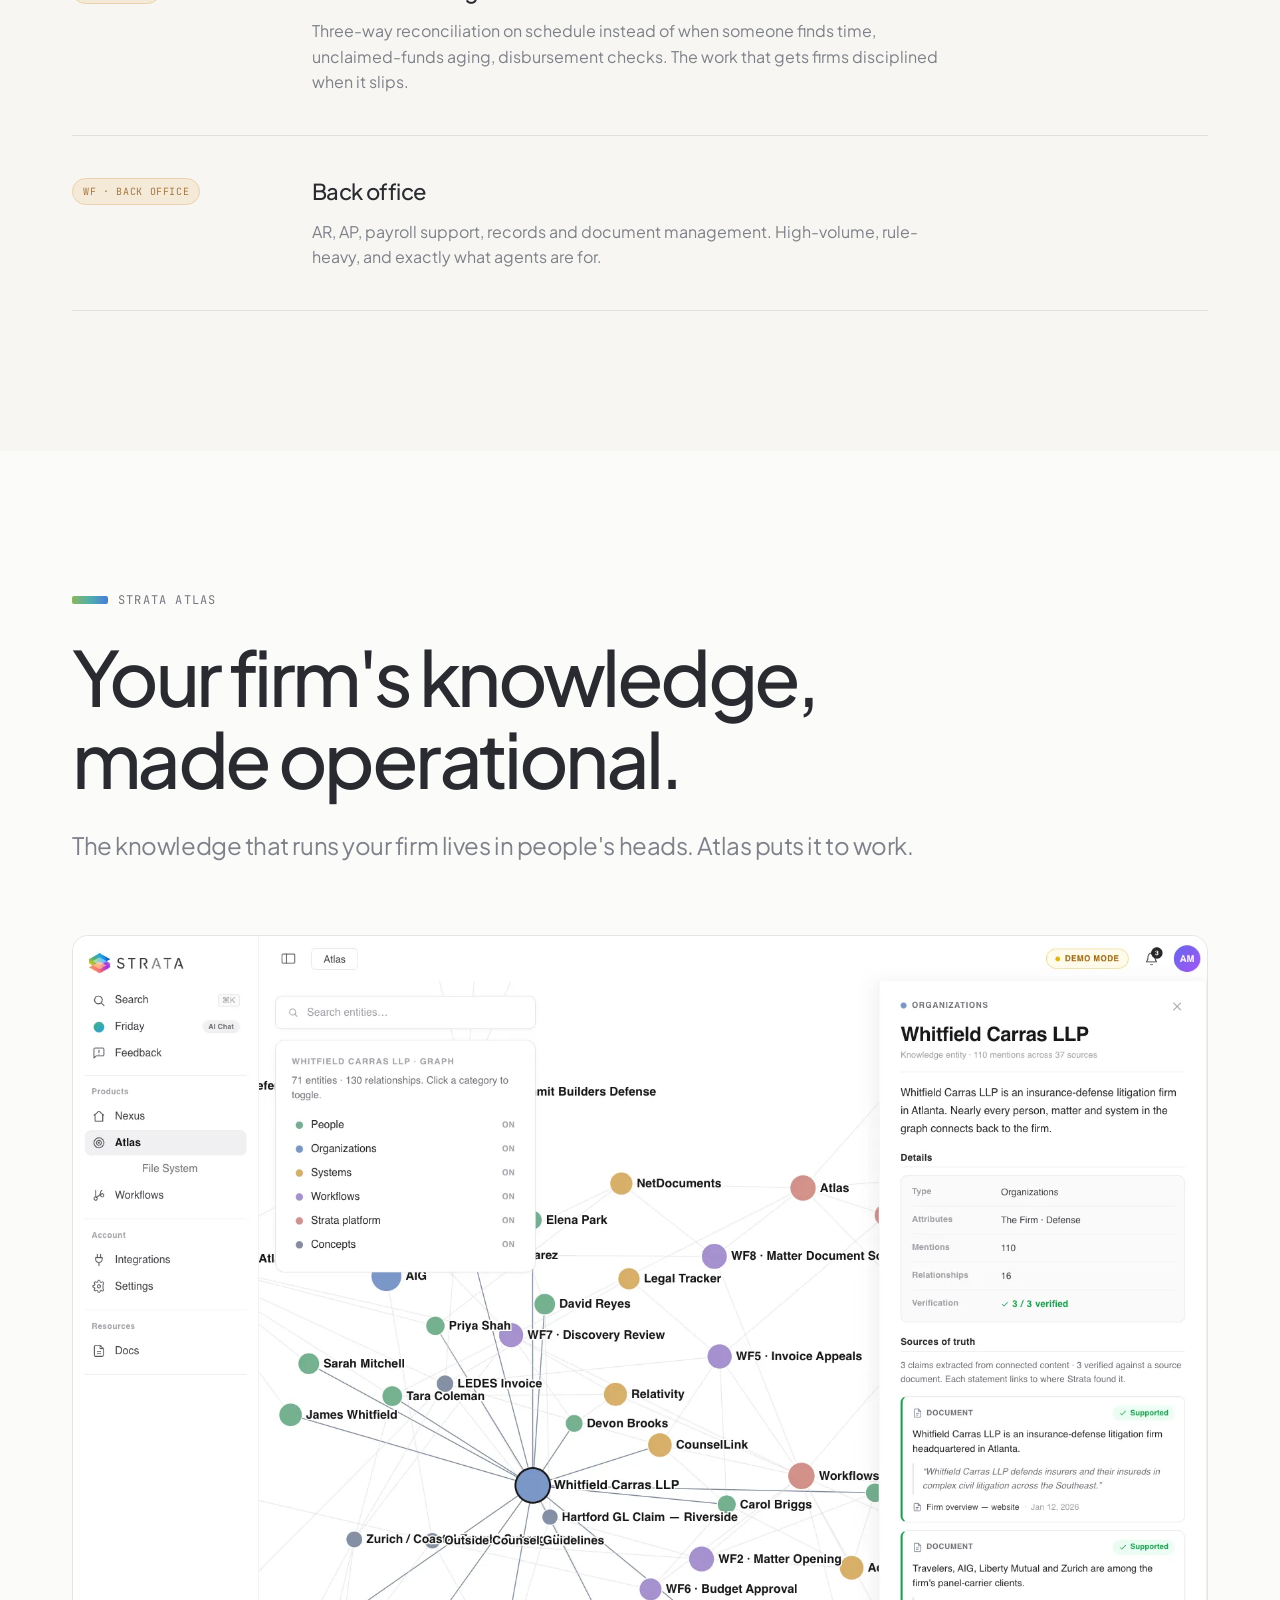
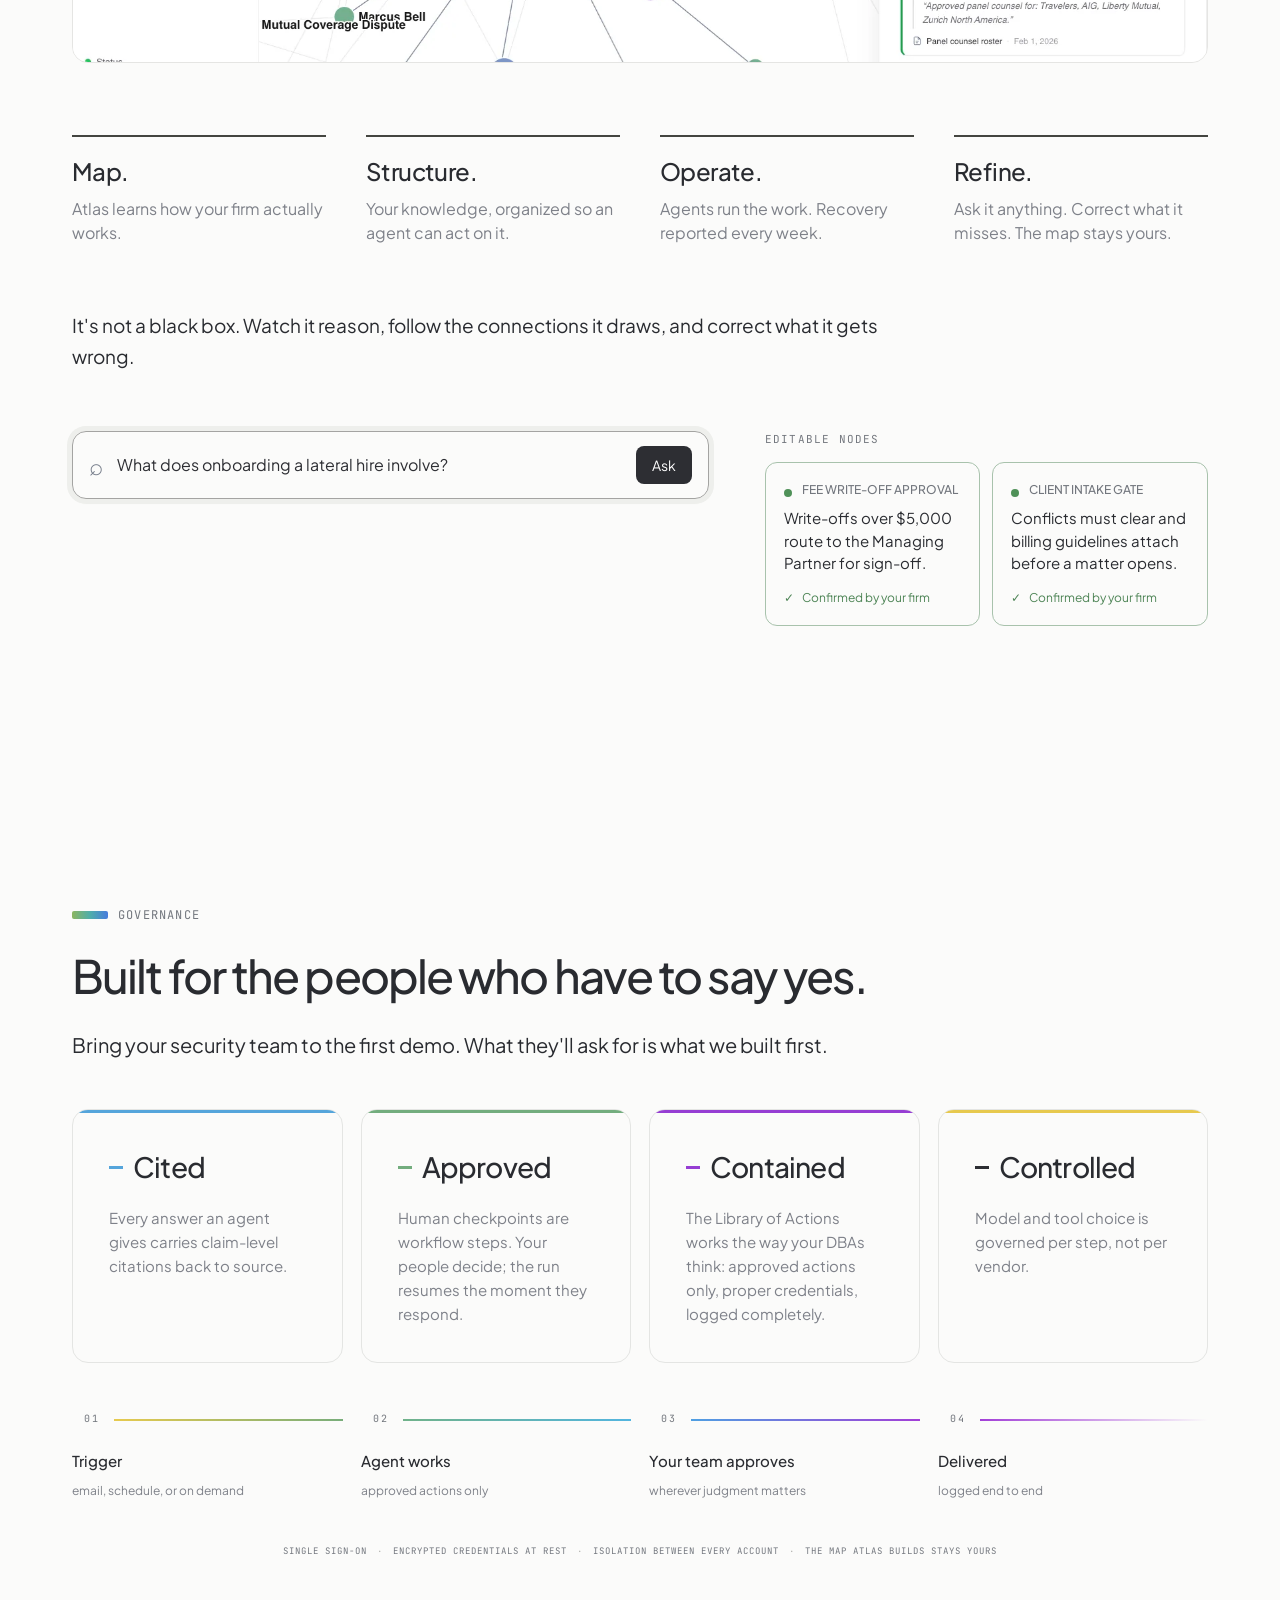
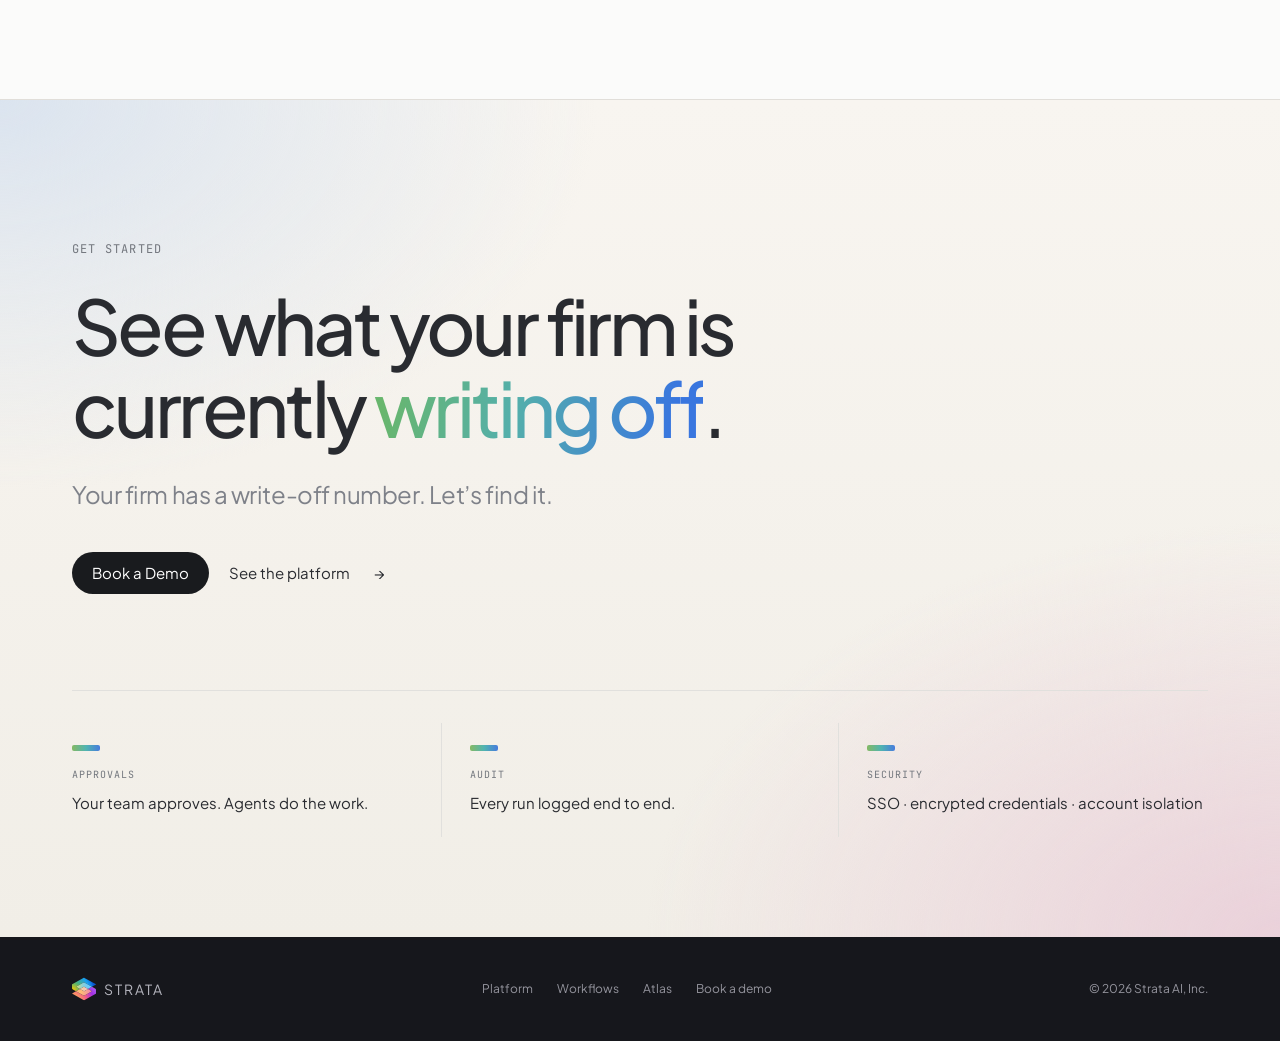
==== commit fb422c51: "footer final" ====
--- a/index.html
+++ b/index.html
@@ -317,16 +317,14 @@
           <div class="editable-nodes" id="editable-nodes">
             <h3 class="eyebrow">Editable nodes</h3>
             <div class="node-list">
-              <article class="node">
+              <article class="node" tabindex="0">
                 <h4>Fee write-off approval</h4>
-                <p contenteditable="true" role="textbox" aria-label="Fee write-off approval rule" aria-multiline="true"
-                  spellcheck="false">Write-offs over $5,000 route to the Managing Partner for sign-off.</p>
+                <p>Write-offs over $5,000 route to the Managing Partner for sign-off.</p>
                 <span class="confirmed"><span aria-hidden="true">✓</span> Confirmed by your firm</span>
               </article>
-              <article class="node">
+              <article class="node" tabindex="0">
                 <h4>Client intake gate</h4>
-                <p contenteditable="true" role="textbox" aria-label="Client intake gate rule" aria-multiline="true"
-                  spellcheck="false">Conflicts must clear and billing guidelines attach before a matter opens.</p>
+                <p>Conflicts must clear and billing guidelines attach before a matter opens.</p>
                 <span class="confirmed"><span aria-hidden="true">✓</span> Confirmed by your firm</span>
               </article>
             </div>
@@ -344,20 +342,20 @@
             first.</p>
         </header>
         <div class="governance-cards">
-          <article class="governance-card cited">
+          <article class="governance-card cited" tabindex="0">
             <h3>Cited</h3>
             <p>Every answer an agent gives carries claim-level citations back to source.</p>
           </article>
-          <article class="governance-card approved">
+          <article class="governance-card approved" tabindex="0">
             <h3>Approved</h3>
             <p>Human checkpoints are workflow steps. Your people decide; the run resumes the moment they respond.</p>
           </article>
-          <article class="governance-card contained">
+          <article class="governance-card contained" tabindex="0">
             <h3>Contained</h3>
             <p>The Library of Actions works the way your DBAs think: approved actions only, proper credentials, logged
               completely.</p>
           </article>
-          <article class="governance-card controlled">
+          <article class="governance-card controlled" tabindex="0">
             <h3>Controlled</h3>
             <p>Model and tool choice is governed per step, not per vendor.</p>
           </article>
--- a/estils.css
+++ b/estils.css
@@ -966,6 +966,98 @@
     }
 }
 
+.workflows .workflow {
+    position: relative;
+    transition: padding-left 0.2s ease, padding-right 0.2s ease;
+}
+
+.workflows .workflow::before {
+    content: "";
+    position: absolute;
+    top: 0;
+    bottom: 0;
+    left: 0;
+    width: 2px;
+    background: linear-gradient(to bottom, #86b95f, #54b6b1, #4e8fe0);
+    opacity: 0;
+    transition: opacity 0.2s ease;
+}
+
+.workflows .workflow::after {
+    content: "";
+    position: absolute;
+    top: 0;
+    right: 0;
+    bottom: 0;
+    left: 0;
+    background: linear-gradient(to right, rgba(159, 190, 116, 0.05), transparent 70%);
+    opacity: 0;
+    pointer-events: none;
+    transition: opacity 0.2s ease;
+}
+
+.workflows .workflow-label,
+.workflows .workflow-copy {
+    position: relative;
+    z-index: 1;
+}
+
+.workflows .workflow .arrow {
+    opacity: 0;
+    transform: translateX(-6px);
+    transition: opacity 0.2s ease, transform 0.2s ease;
+}
+
+.workflows .workflow:hover,
+.workflows .workflow:focus-within {
+    padding-left: 12px;
+    padding-right: 12px;
+}
+
+.workflows .workflow-child:hover,
+.workflows .workflow-child:focus-within {
+    padding-left: 60px;
+    padding-right: 60px;
+}
+
+.workflows .workflow:hover::before,
+.workflows .workflow:hover::after,
+.workflows .workflow:focus-within::before,
+.workflows .workflow:focus-within::after {
+    opacity: 1;
+}
+
+.workflows .workflow:hover h3 a,
+.workflows .workflow:focus-within h3 a {
+    color: #2d2e33;
+}
+
+.workflows .workflow:hover .arrow,
+.workflows .workflow:focus-within .arrow,
+.workflows .workflow h3 a:hover .arrow {
+    opacity: 1;
+    color: #7e8189;
+    transform: translateX(0);
+}
+
+@media (max-width: 767px) {
+    .workflows .workflow-child:hover,
+    .workflows .workflow-child:focus-within {
+        padding-left: 32px;
+        padding-right: 32px;
+    }
+}
+
+@media (prefers-reduced-motion: reduce) {
+    .workflows .workflow,
+    .workflows .workflow::before,
+    .workflows .workflow::after,
+    .workflows .workflow .arrow {
+        transition: none;
+    }
+}
+
+
 
 .atlas-section, .atlas-section * {
     box-sizing: border-box;
@@ -1393,6 +1485,32 @@
     color: #777e8b;
 }
 
+.atlas-section .node {
+    transition: transform 0.2s ease, box-shadow 0.2s ease, border-color 0.2s ease;
+}
+
+.atlas-section .node:hover,
+.atlas-section .node:focus-visible {
+    transform: translateY(-2px);
+    border-color: #8eaf96;
+    box-shadow: 0 8px 20px rgba(51, 88, 61, 0.08);
+}
+
+.atlas-section .node:focus-visible {
+    outline: 2px solid #5e966a;
+    outline-offset: 4px;
+}
+
+@media (prefers-reduced-motion: reduce) {
+    .atlas-section .node {
+        transition: none;
+    }
+}
+.atlas-section .query input:focus,
+.atlas-section .query input:focus-visible {
+    outline: none;
+    box-shadow: none;
+}
 
 .governance, .governance * {
     box-sizing: border-box;
@@ -1831,6 +1949,26 @@
     }
 }
 
+.governance .governance-card {
+    transition: transform 0.2s ease, box-shadow 0.2s ease;
+}
+
+.governance .governance-card:hover,
+.governance .governance-card:focus-visible {
+    transform: translateY(-4px);
+    box-shadow: 0 16px 28px rgba(22, 32, 24, 0.1);
+}
+
+.governance .governance-card:focus-visible {
+    outline: 2px solid #397ec5;
+    outline-offset: 4px;
+}
+
+@media (prefers-reduced-motion: reduce) {
+    .governance .governance-card {
+        transition: none;
+    }
+}
 
 
 .get-started, .get-started * {
@@ -2016,6 +2154,76 @@
     scroll-margin-top: 90px;
 }
 
+.get-started .button {
+    transition: transform 0.2s ease, box-shadow 0.2s ease;
+}
+
+.get-started .button:hover,
+.get-started .button:focus-visible {
+    color: #ffffff;
+    background: #191b1e;
+    transform: translateY(-2px);
+    box-shadow: 0 8px 22px rgba(45, 76, 93, 0.16);
+}
+
+.get-started .button:active {
+    transform: translateY(0);
+    box-shadow: 0 3px 10px rgba(45, 76, 93, 0.1);
+}
+
+.get-started .text-link {
+    position: relative;
+}
+
+.get-started .text-link::after {
+    content: "";
+    position: absolute;
+    right: 0;
+    bottom: -5px;
+    left: 0;
+    height: 1px;
+    background: #2d2e33;
+    transform: scaleX(0);
+    transform-origin: left;
+    transition: transform 0.2s ease;
+}
+
+.get-started .text-link span {
+    display: inline-block;
+    transition: transform 0.2s ease;
+}
+
+.get-started .text-link:hover,
+.get-started .text-link:focus-visible {
+    color: #2d2e33;
+}
+
+.get-started .text-link:hover::after,
+.get-started .text-link:focus-visible::after {
+    transform: scaleX(1);
+}
+
+.get-started .text-link:hover span,
+.get-started .text-link:focus-visible span {
+    transform: translateX(4px);
+}
+
+@media (prefers-reduced-motion: reduce) {
+    .get-started .button,
+    .get-started .text-link::after,
+    .get-started .text-link span {
+        transition: none;
+    }
+}
+.get-started .button,
+.get-started .button:hover,
+.get-started .button:focus-visible,
+.get-started .button:active {
+    background: #191b1e;
+    color: #ffffff;
+}
+
+
 .footer, .footer * {
     box-sizing: border-box;
 }
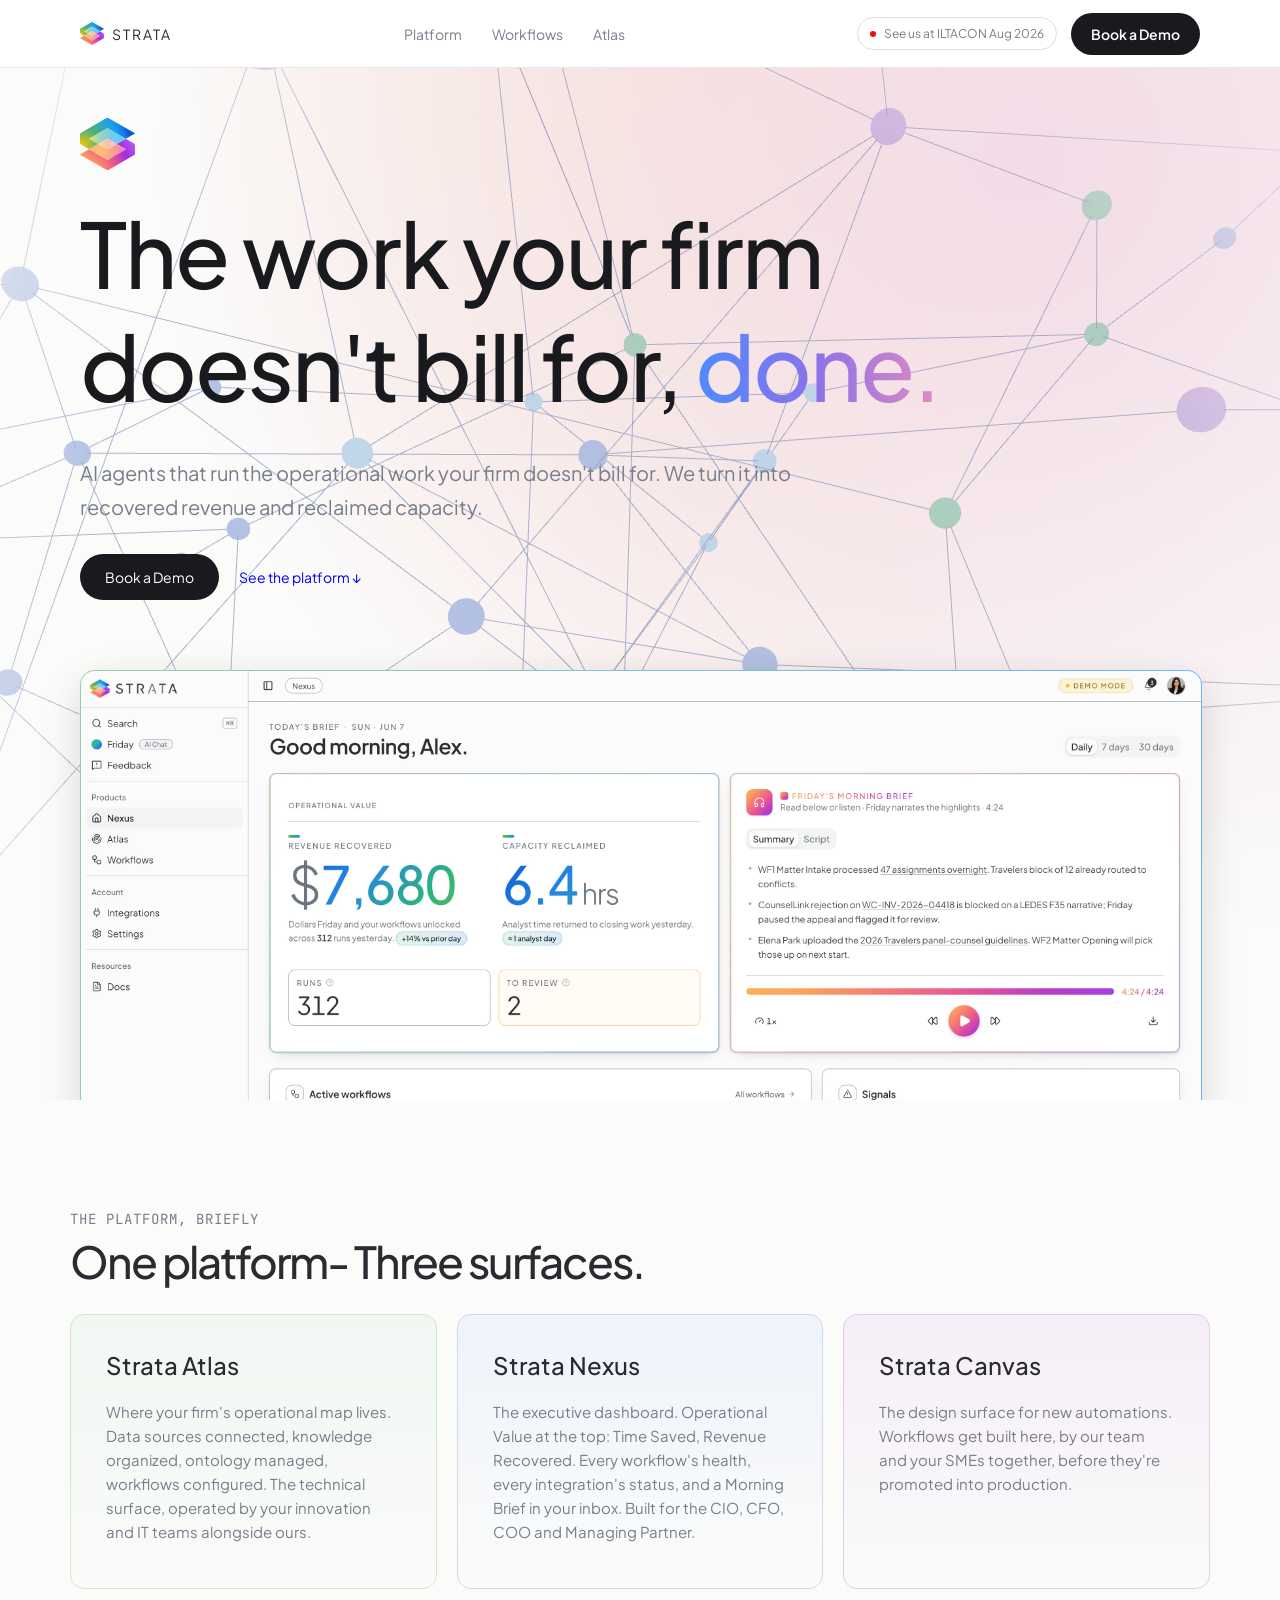
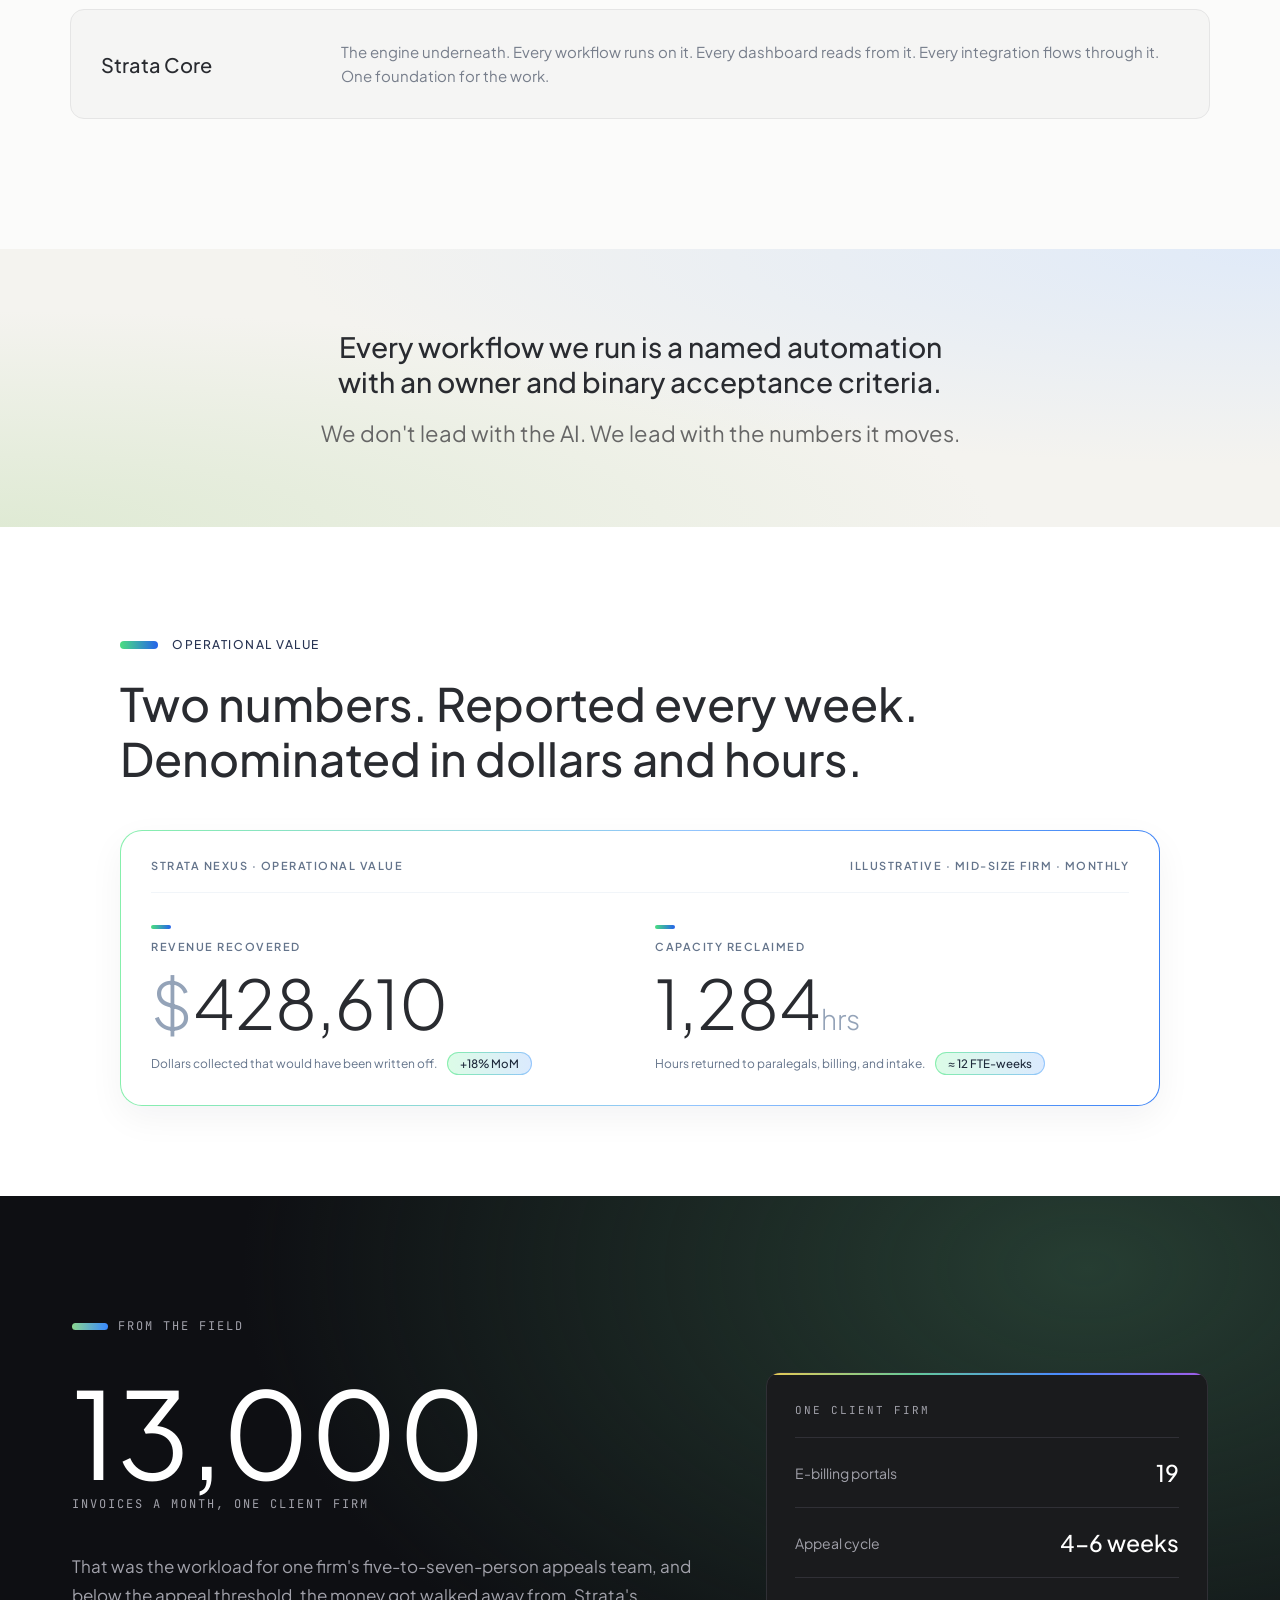
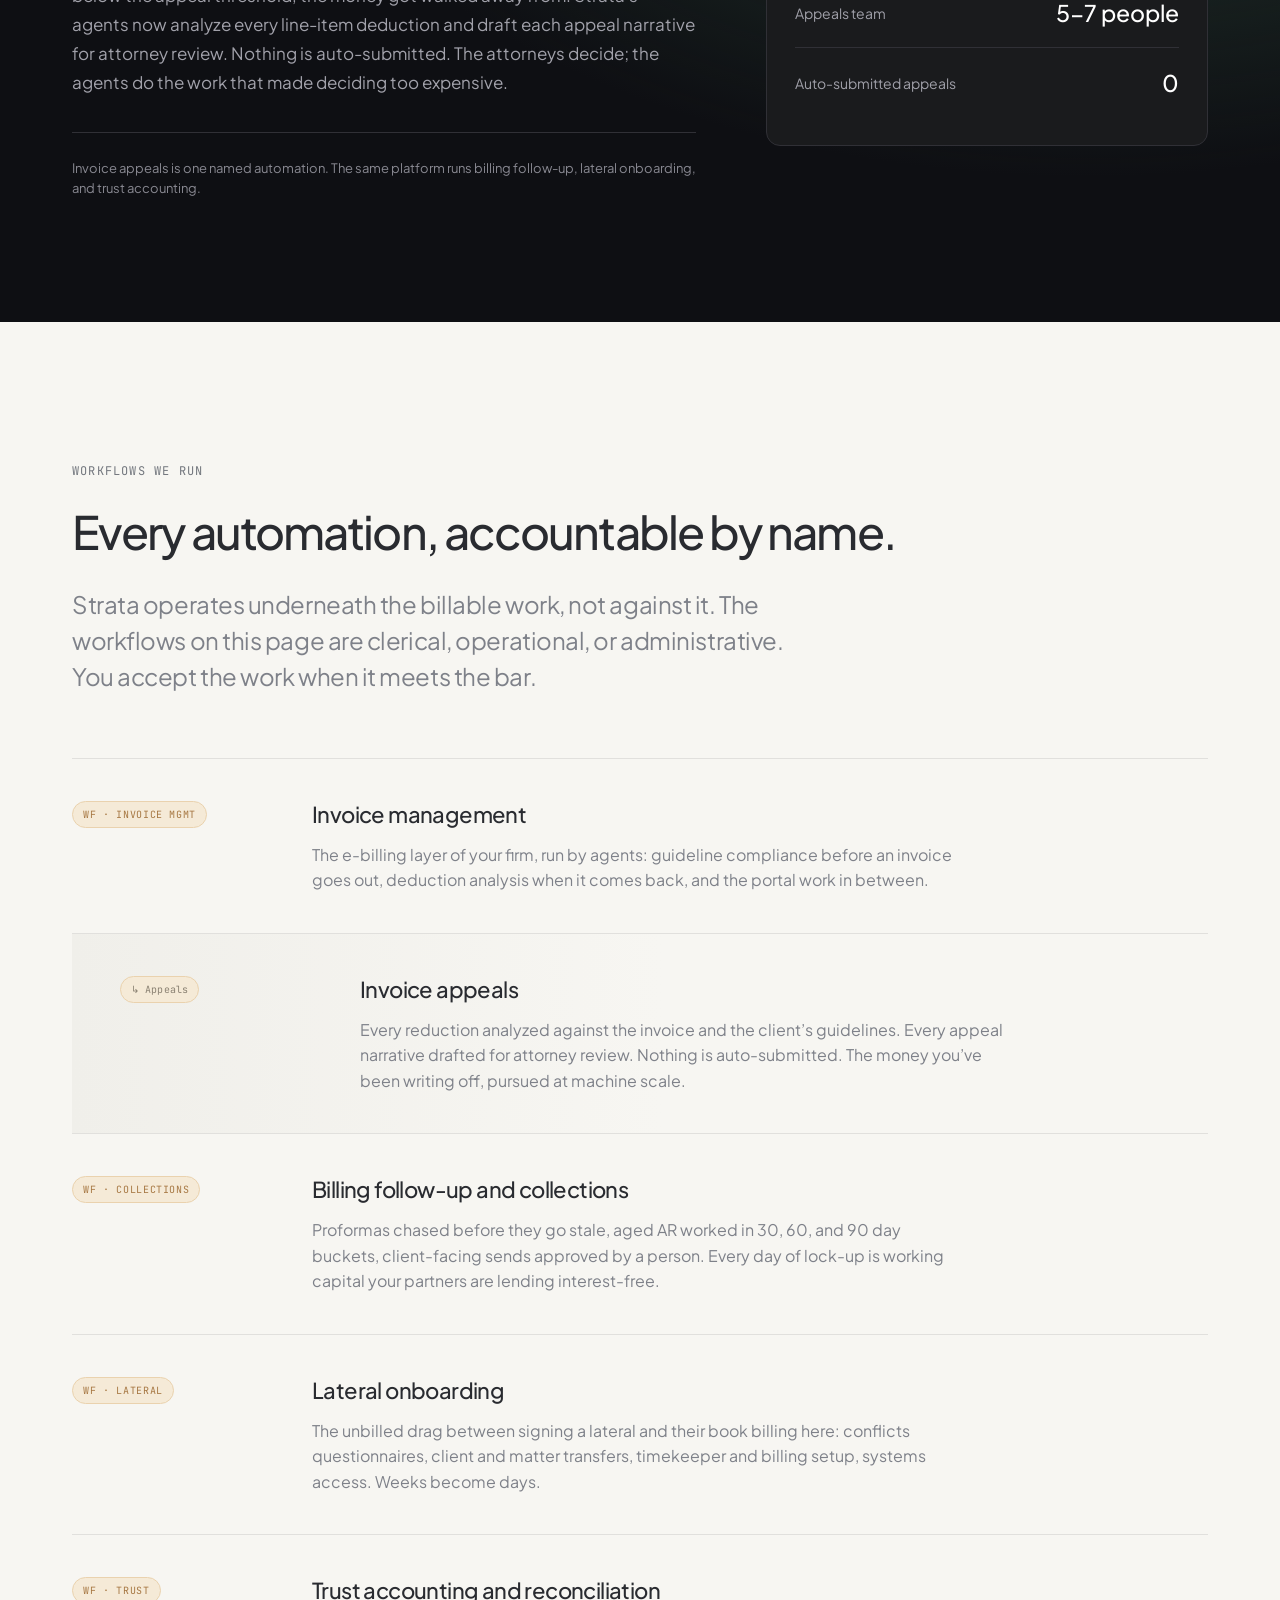
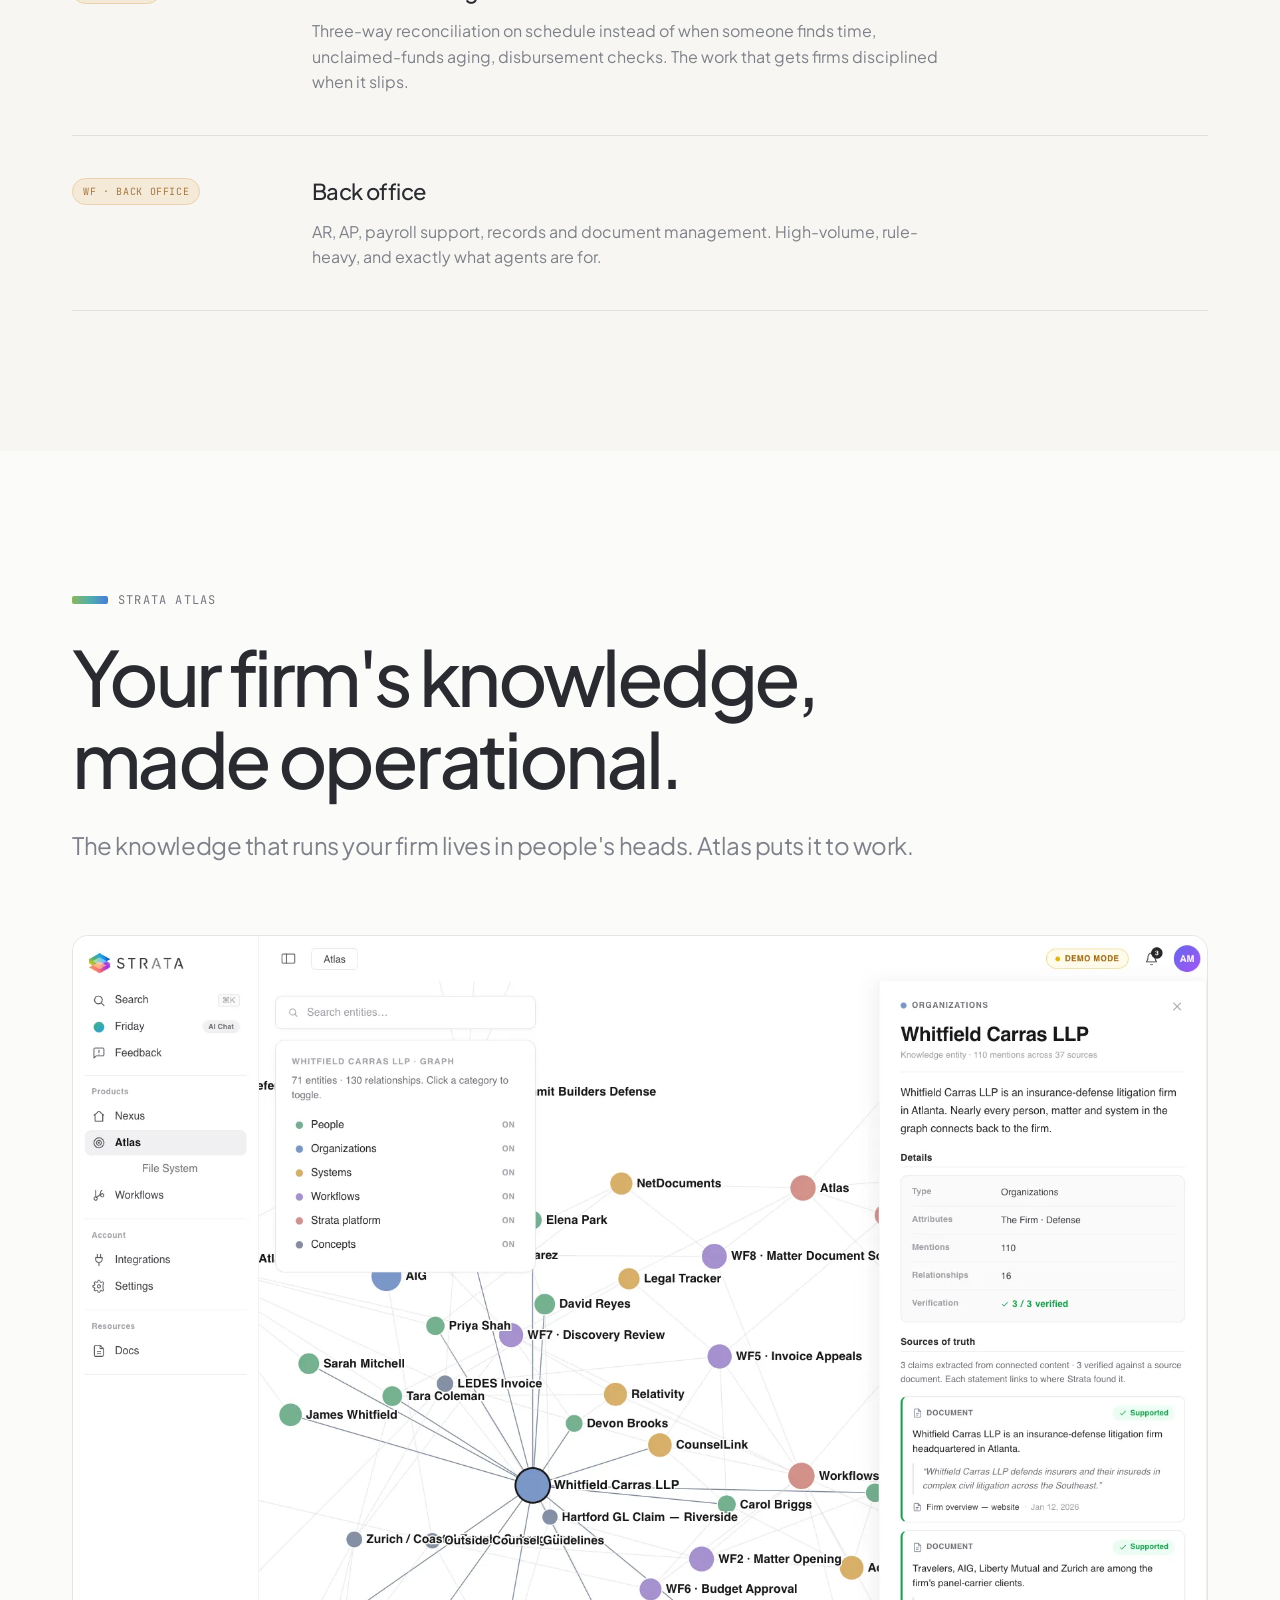
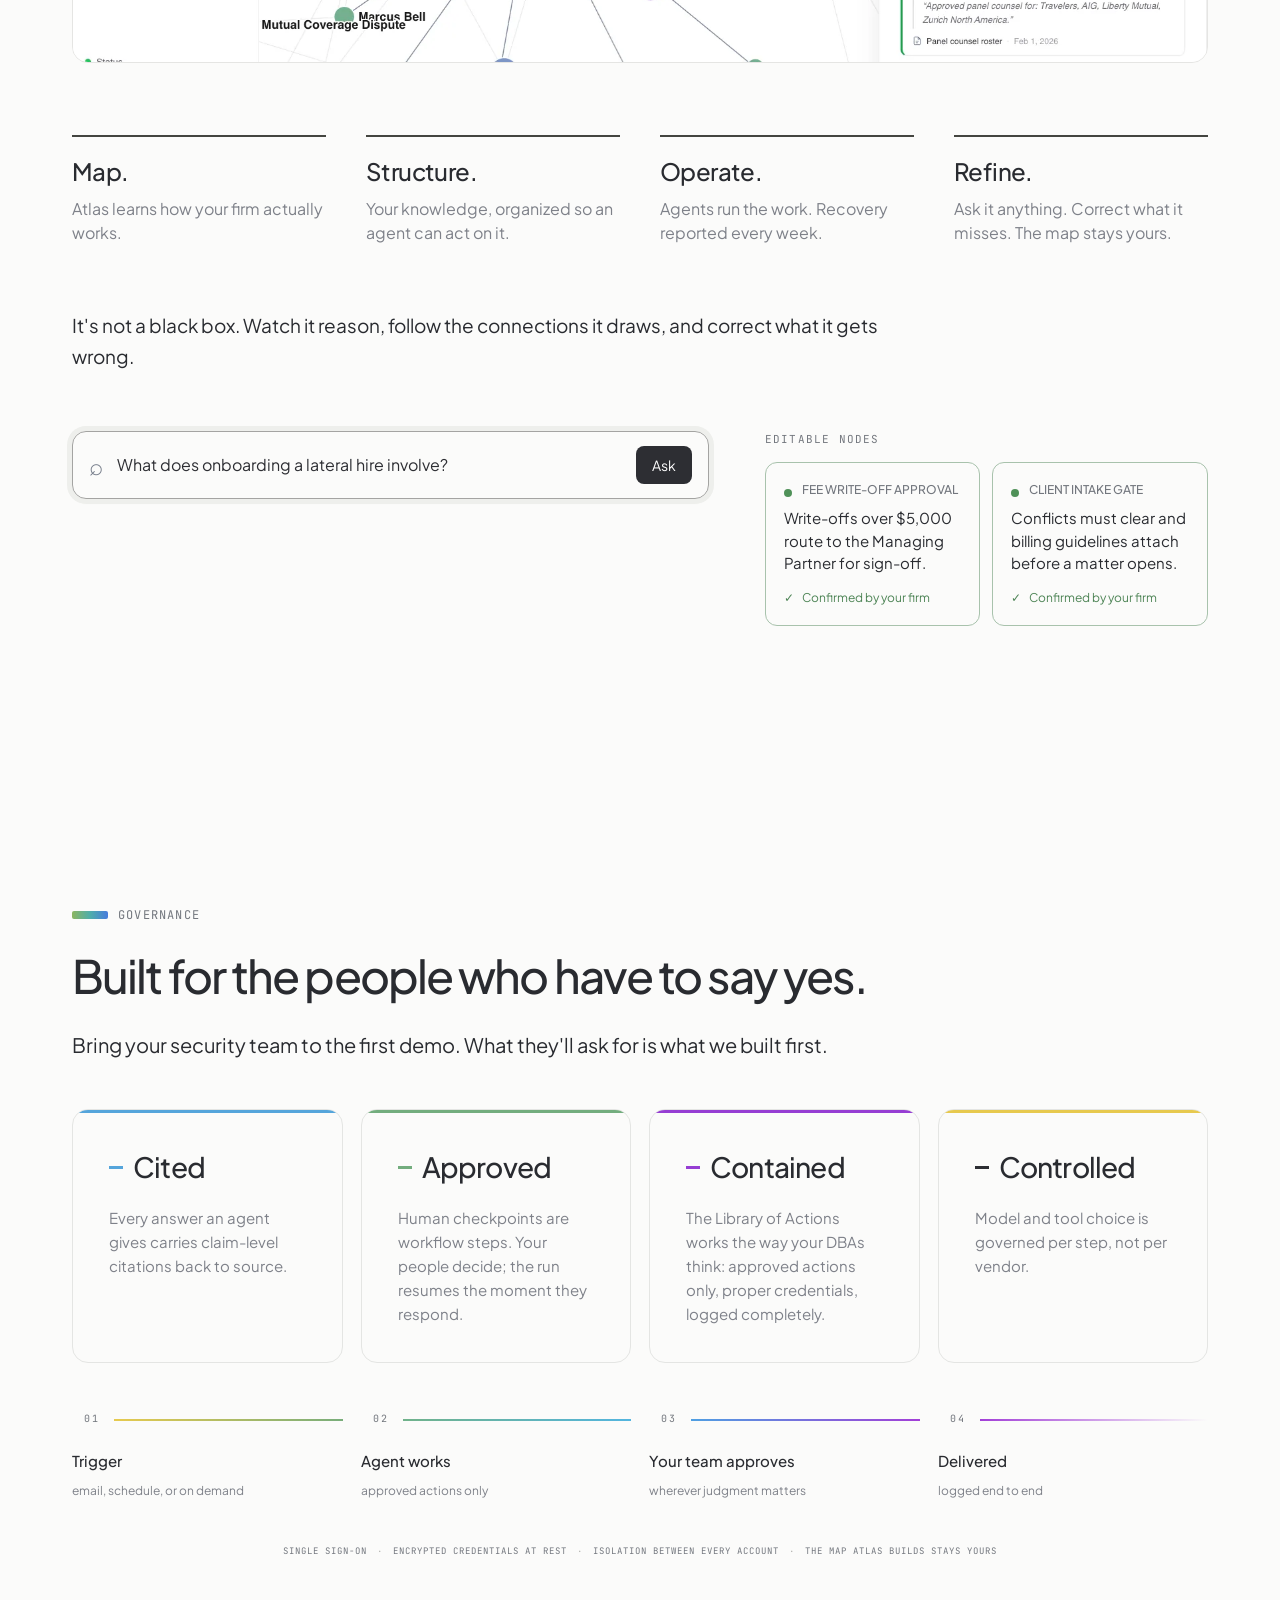
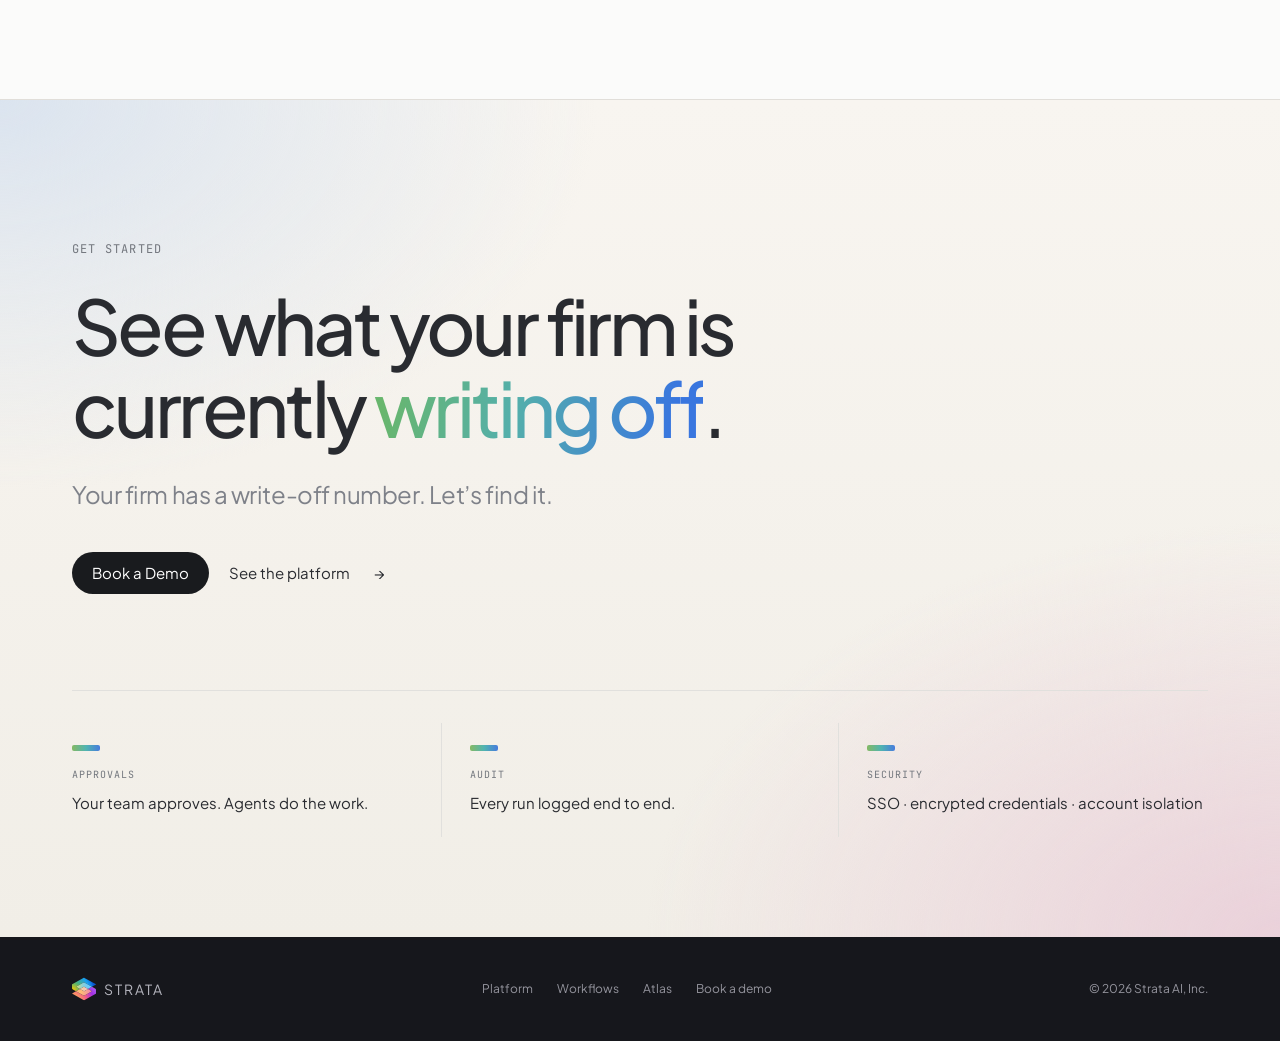
==== commit b3cb0678: "orden" ====
--- a/index.html
+++ b/index.html
@@ -8,6 +8,9 @@
   <link rel="icon" href="exerciciStrata/assets/img/strata-icon.svg" type="image/svg+xml">
   <link rel="stylesheet" href="exerciciStrata/assets/fonts/fonts.css">
   <link rel="stylesheet" href="estils.css">
+  <script defer src="exerciciStrata/assets/js/vendor/three.min.js"></script>
+  <script defer src="exerciciStrata/assets/js/vendor/3d-force-graph.min.js"></script>
+  <script defer src="exerciciStrata/assets/js/hero-graph.js"></script>
 </head>
 
 <body>
@@ -392,7 +395,8 @@
         <header class="section-heading">
           <p class="eyebrow">Get started</p>
           <h2 class="display-title" id="get-started-title">See what your firm is<br class="desktop-break"> currently
-            <span class="gradient-text">writing off</span>.</h2>
+            <span class="gradient-text">writing off</span>.
+          </h2>
           <p class="intro">Your firm has a write-off number. Let’s find it.</p>
         </header>
         <div class="actions">
